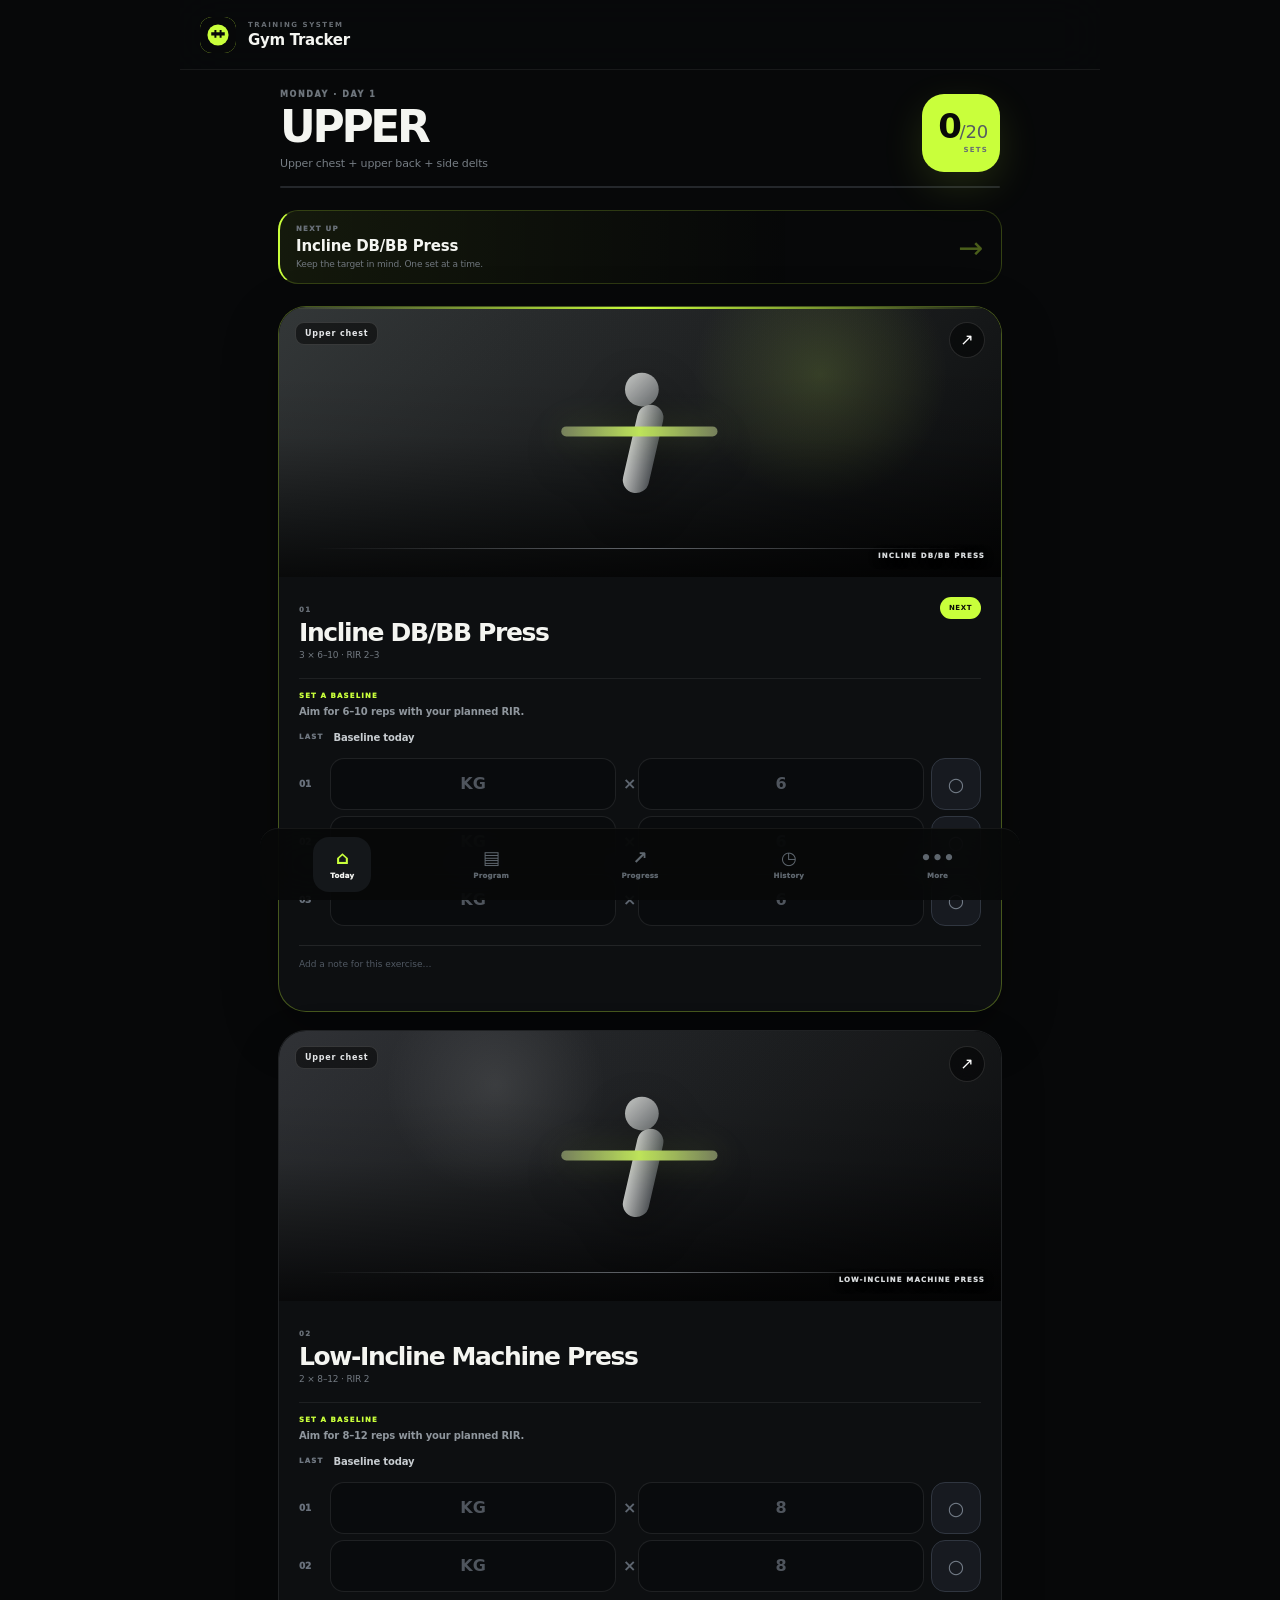
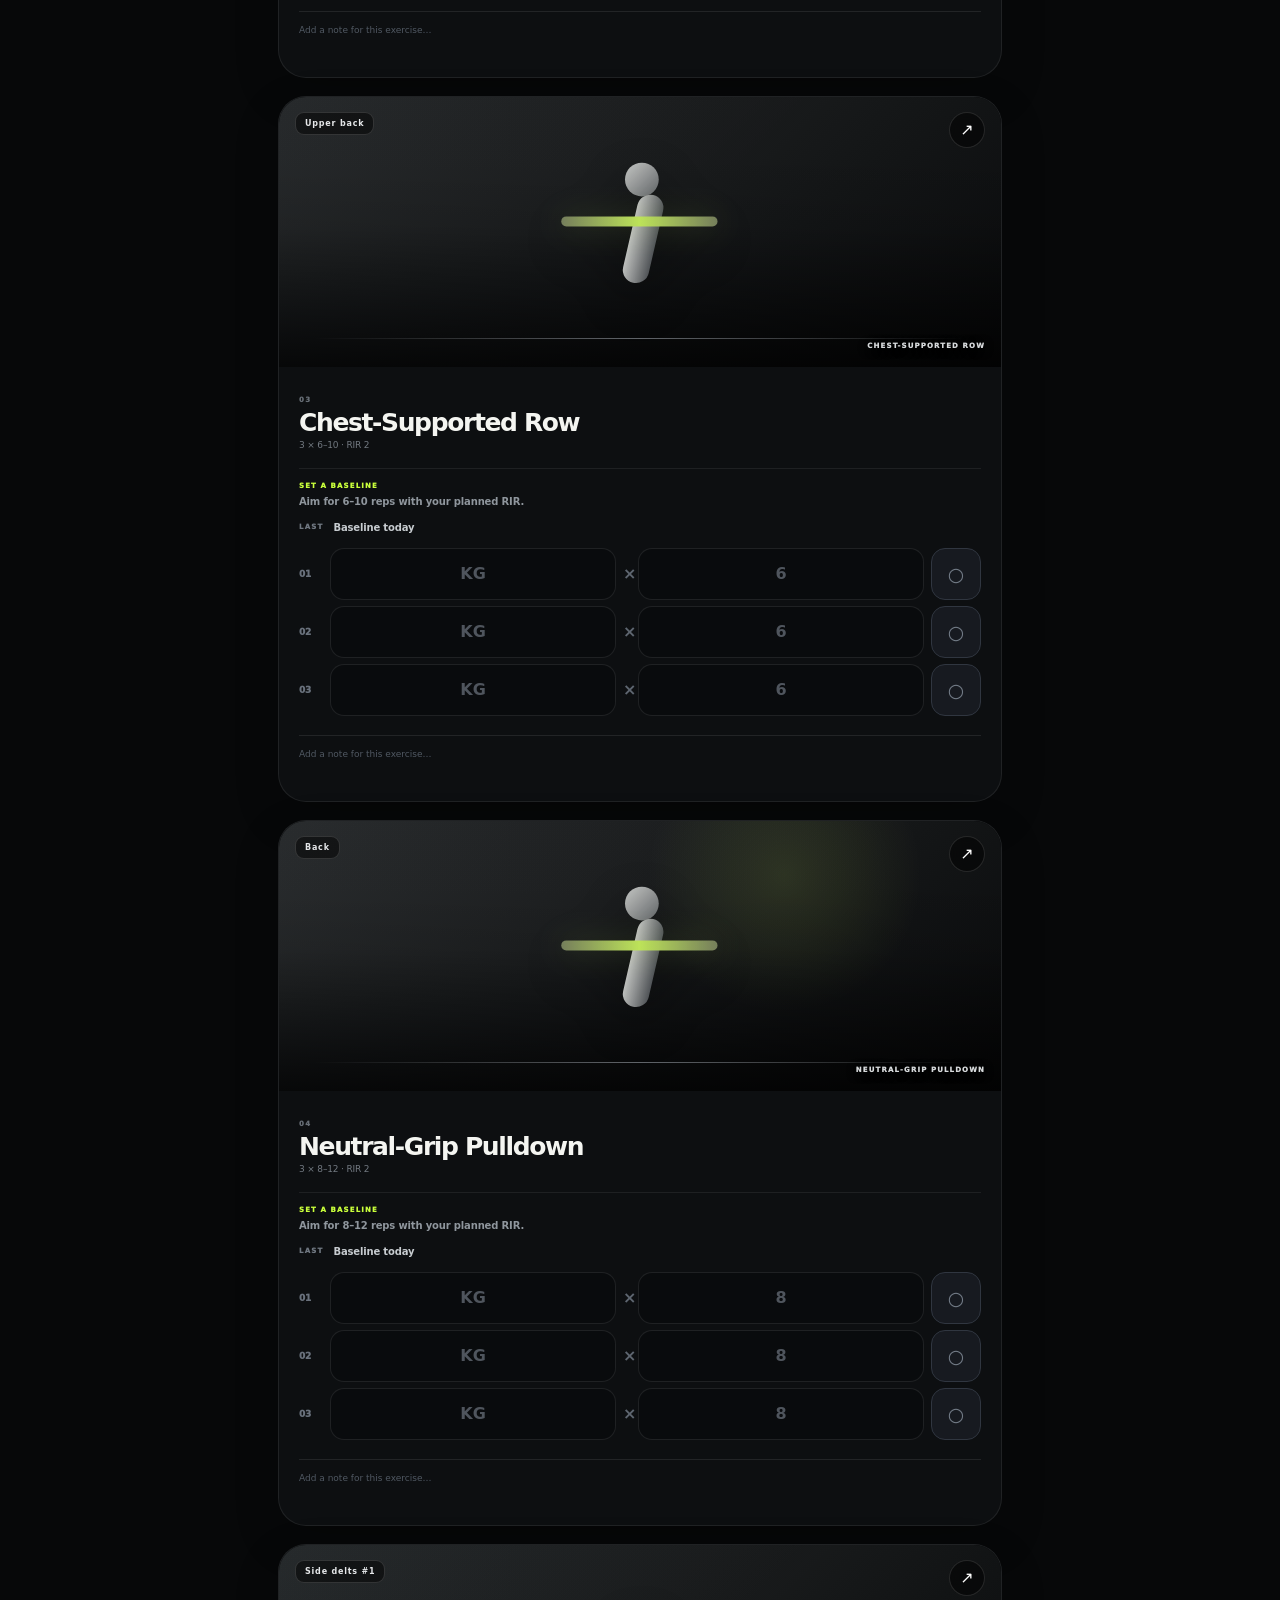
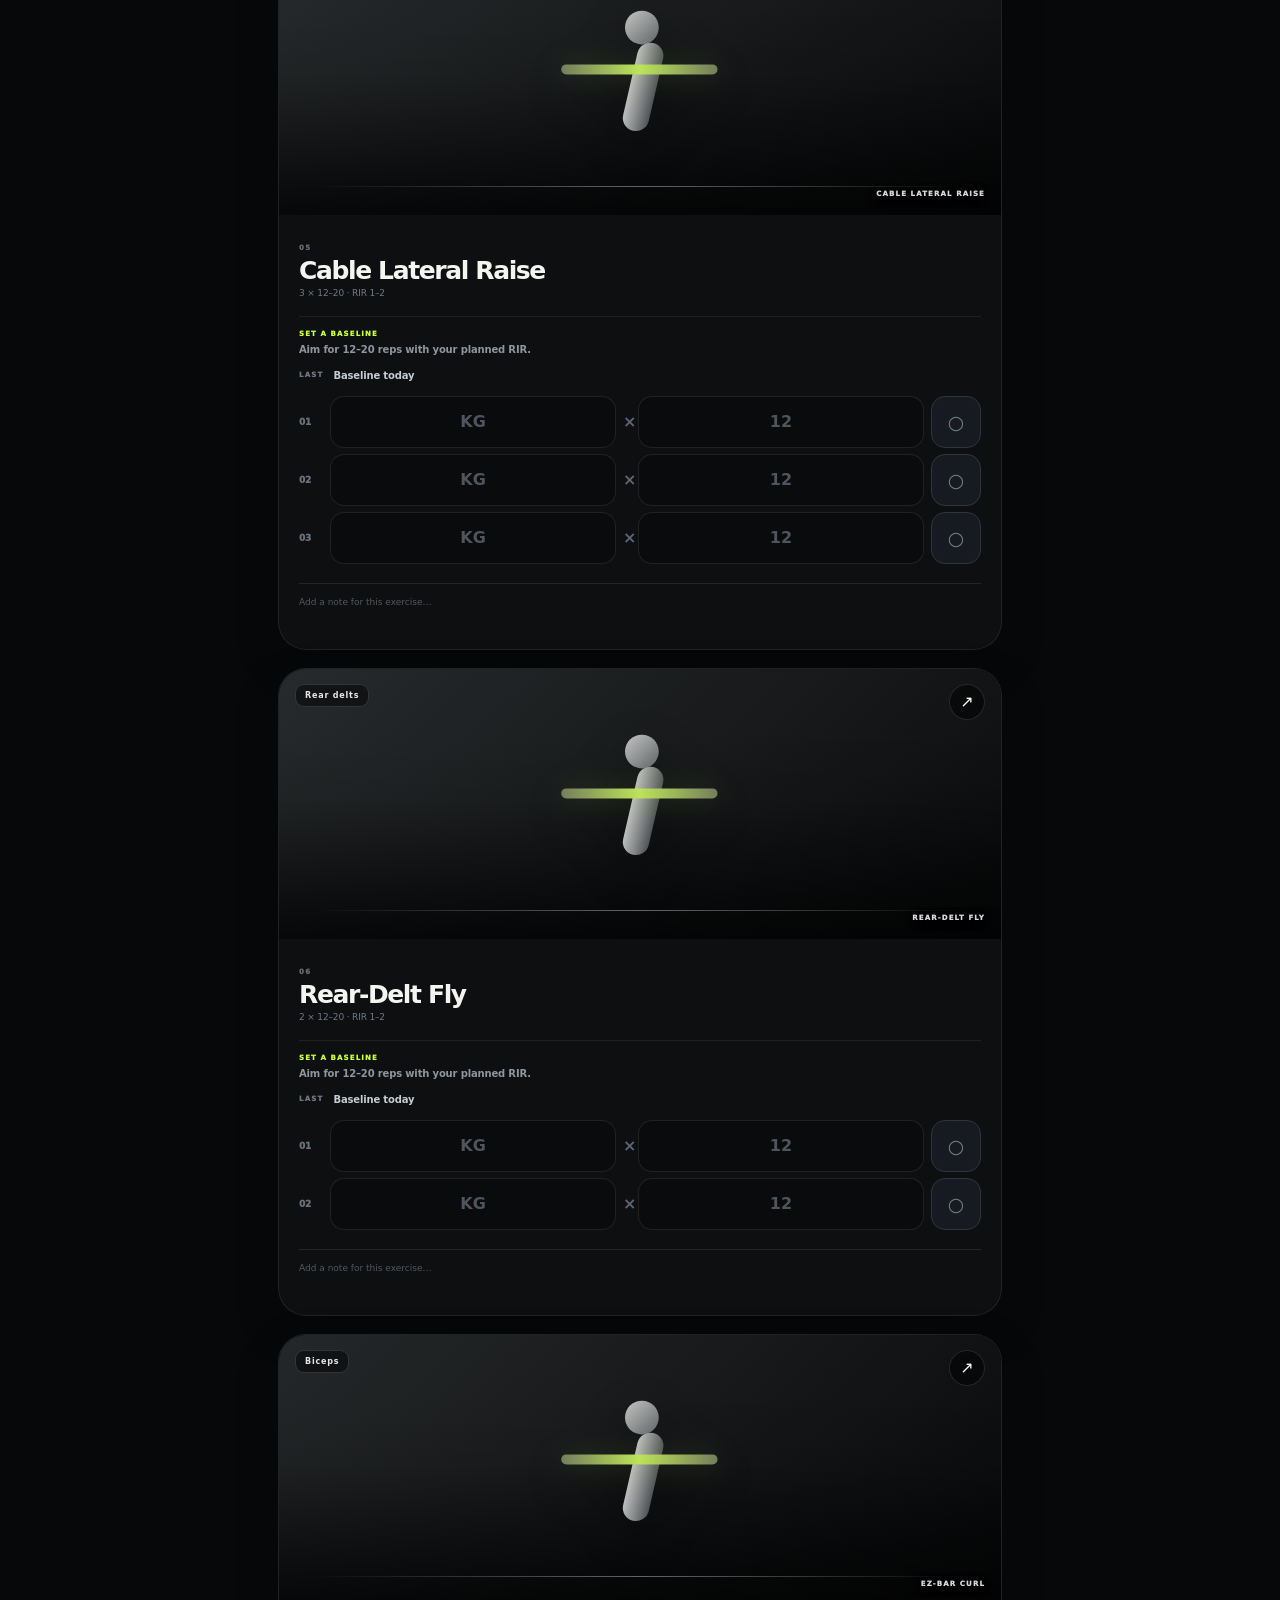
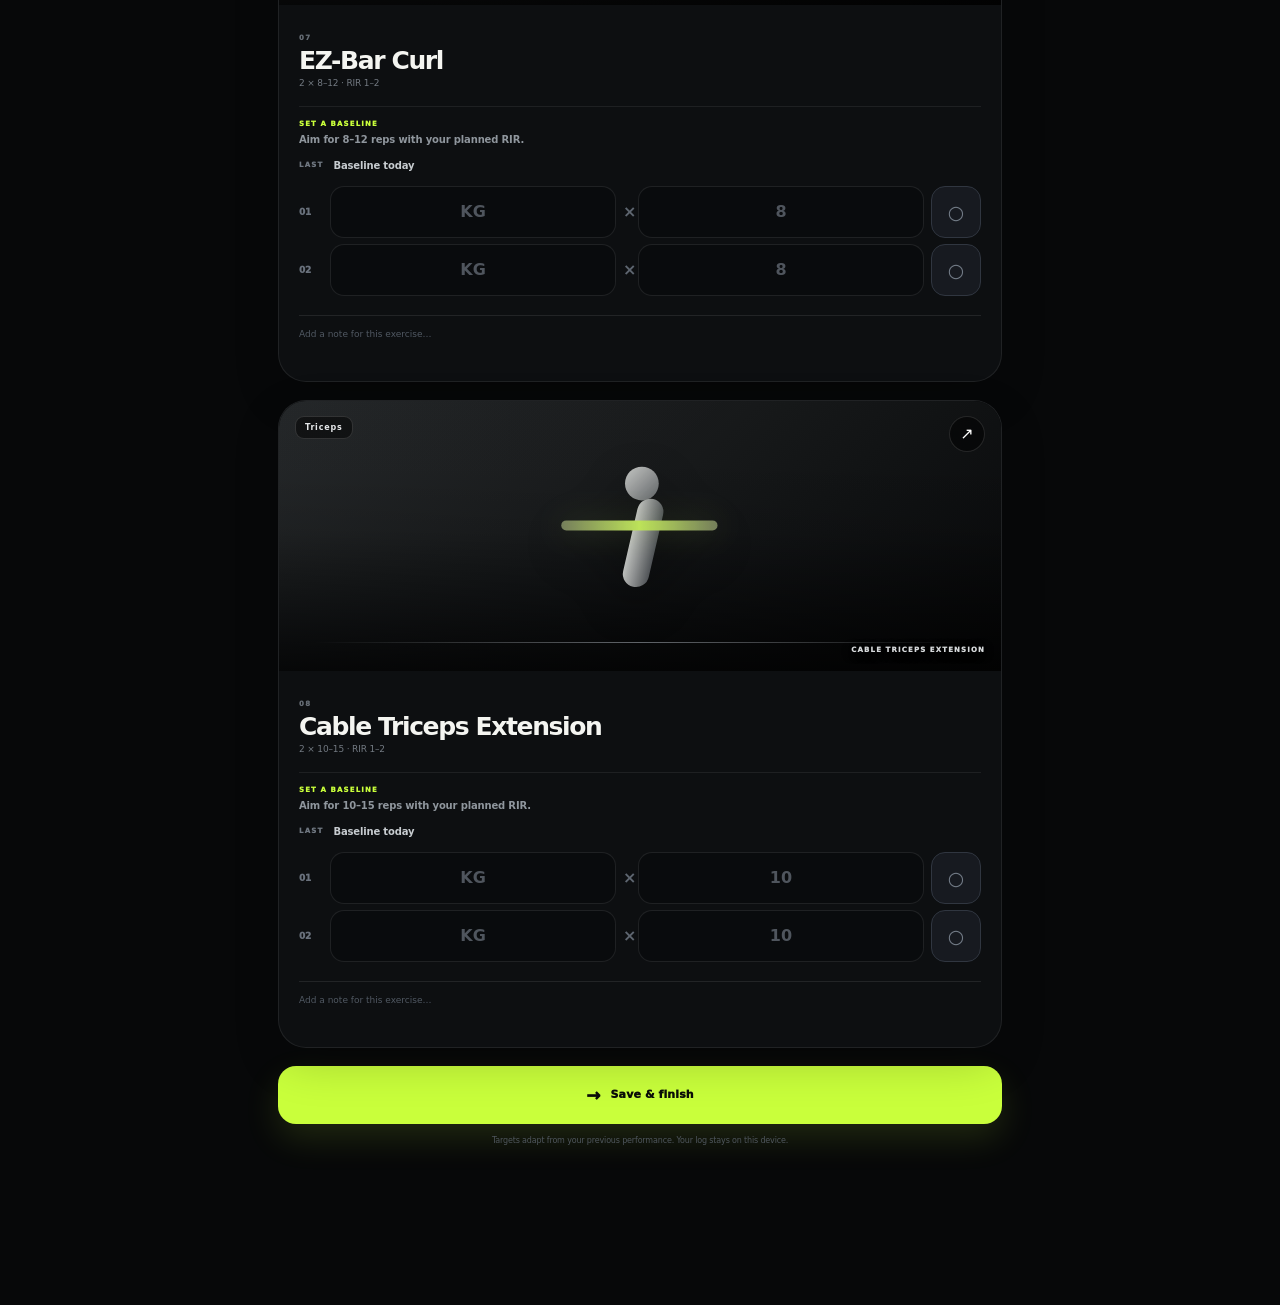
==== index.html @ 81648c32 "Initial commit: Gym Tracker PWA Fixes a runtime crash that silently disabled the V4.3 progression en" ====
<!doctype html>
<html lang="en">
<head>
<meta charset="utf-8">
<meta name="viewport" content="width=device-width,initial-scale=1,viewport-fit=cover">
<meta name="theme-color" content="#070809">
<meta name="description" content="Offline-first hypertrophy training tracker with progression intelligence.">
<meta name="apple-mobile-web-app-capable" content="yes">
<meta name="mobile-web-app-capable" content="yes">
<meta name="apple-mobile-web-app-status-bar-style" content="black-translucent">
<meta name="apple-mobile-web-app-title" content="Gym Tracker">
<link rel="manifest" href="manifest.json">
<link rel="icon" href="icons/icon.svg" type="image/svg+xml">
<link rel="icon" href="icons/favicon-32.png" sizes="32x32" type="image/png">
<link rel="apple-touch-icon" href="icons/apple-touch-icon.png">
<link rel="stylesheet" href="css/style.css">
<link rel="stylesheet" href="css/v43.css">
<link rel="stylesheet" href="css/v5.css">
<title>Gym Tracker</title>
</head>
<body>
<div class="app-shell">
<header class="topbar"><div class="brand"><img class="brand-mark" src="icons/icon.svg" alt="" width="36" height="36"><div><small>TRAINING SYSTEM</small><h1>Gym Tracker</h1></div></div><button id="install" class="icon-btn hidden" aria-label="Install app">↓</button></header>
<main>
<section id="workout" class="view active"></section>
<section id="program" class="view"></section>
<section id="progress" class="view"></section>
<section id="history" class="view"></section>
<section id="settings" class="view"></section>
</main>
<nav class="bottom-nav" aria-label="Main navigation"><button data-v="workout" class="active"><span>⌂</span><small>Today</small></button><button data-v="program"><span>▤</span><small>Program</small></button><button data-v="progress"><span>↗</span><small>Progress</small></button><button data-v="history"><span>◷</span><small>History</small></button><button data-v="settings"><span>•••</span><small>More</small></button></nav>
</div>
<div id="modal" class="hidden"><div id="modalbox"><button id="close" class="modal-close">×</button><div id="modalbody"></div></div></div>
<div id="toast" role="status"></div>
<script src="js/app.js"></script>
<script src="js/v43.js"></script>
</body></html>
---- css/style.css ----
:root{--bg:#090a0c;--panel:#111316;--panel2:#17191d;--line:#292c31;--text:#f4f5f2;--muted:#858a91;--soft:#b2b6bb;--accent:#c5f35a;--accent2:#9bdc2c;--nav:rgba(13,14,17,.92);--danger:#ff7e7e;--shadow:0 18px 60px rgba(0,0,0,.28)}*{box-sizing:border-box}html{background:var(--bg)}body{margin:0;min-height:100vh;background:radial-gradient(circle at 85% -10%,rgba(197,243,90,.08),transparent 30%),linear-gradient(180deg,#090a0c,#0d0f12 52%,#090a0c);color:var(--text);font-family:Inter,ui-sans-serif,system-ui,-apple-system,BlinkMacSystemFont,"Segoe UI",sans-serif;padding-bottom:92px}button,input{font:inherit}button{cursor:pointer}.hidden{display:none!important}.topbar{height:72px;position:sticky;top:0;z-index:40;display:flex;align-items:center;justify-content:space-between;padding:12px 18px;background:rgba(9,10,12,.78);backdrop-filter:blur(22px);border-bottom:1px solid rgba(255,255,255,.055)}.brand{display:flex;gap:11px;align-items:center}.brand-mark{width:34px;height:34px;border-radius:11px;background:var(--accent);color:#0a0c08;display:grid;place-items:center;font-weight:950;font-size:18px;box-shadow:0 8px 28px rgba(197,243,90,.16)}.brand small{display:block;font-size:8px;letter-spacing:.19em;font-weight:900;color:#777d85}.brand h1{margin:2px 0 0;font-size:16px;letter-spacing:-.02em}.icon-btn{width:38px;height:38px;border:1px solid var(--line);border-radius:12px;background:var(--panel2);color:var(--text);font-size:20px}main{max-width:720px;margin:0 auto}.view{display:none;padding:24px 16px 34px}.view.active{display:block}.eyebrow,.section-label{font-size:9px;letter-spacing:.18em;font-weight:950;text-transform:uppercase;color:#777d85}.section-label{margin:28px 2px 10px}.page-head{padding:8px 2px 18px}.page-head h2{font-size:32px;line-height:1.02;letter-spacing:-.055em;margin:8px 0}.page-head p{margin:0;color:var(--muted);line-height:1.5;font-size:13px;max-width:520px}.workout-hero,.hero{border:1px solid #30343a;border-radius:27px;padding:21px;background:radial-gradient(circle at 92% 0,rgba(197,243,90,.13),transparent 34%),linear-gradient(145deg,#171a1d,#101215);box-shadow:var(--shadow);margin-bottom:18px}.hero-top{display:flex;justify-content:space-between;gap:18px}.workout-hero h2,.hero h2{font-size:31px;line-height:1;letter-spacing:-.055em;margin:8px 0}.workout-hero p,.hero p{margin:0;color:#9ba0a6;font-size:12px;line-height:1.45;max-width:430px}.hero-count{min-width:72px;text-align:right;padding-top:2px}.hero-count strong{font-size:29px;letter-spacing:-.05em}.hero-count span{color:#747a82;font-size:14px}.hero-count small{display:block;font-size:8px;letter-spacing:.14em;color:#6e747b;font-weight:900}.hero-progress{height:5px;background:#2b2e33;border-radius:99px;overflow:hidden;margin-top:23px}.hero-progress span{height:100%;display:block;background:var(--accent);border-radius:99px;transition:width .25s}.hero-meta{display:flex;justify-content:space-between;margin-top:8px;color:#777d84;font-size:9px;font-weight:800}.rest-hero{display:flex;justify-content:space-between;gap:20px;align-items:center}.hero-orb{width:72px;height:72px;border:1px solid #3c4431;border-radius:50%;display:grid;place-items:center;color:var(--accent);font-size:10px;font-weight:950;letter-spacing:.08em;background:#151b11}.recovery-card,.card{border:1px solid var(--line);background:rgba(17,19,22,.88);border-radius:20px;padding:17px}.recovery-card{display:flex;gap:14px;align-items:flex-start}.big-check{width:42px;height:42px;border-radius:14px;background:#1c2615;color:var(--accent);display:grid;place-items:center;font-weight:950;font-size:20px}.recovery-card h3{margin:1px 0 4px;font-size:16px}.recovery-card p{margin:0;color:var(--muted);font-size:12px;line-height:1.5}.exercise-card{border:1px solid #2a2d32;background:#111316;border-radius:23px;overflow:hidden;margin:13px 0;transition:.2s}.exercise-card.is-next{border-color:#4a5c2d;box-shadow:0 12px 40px rgba(0,0,0,.22)}.exercise-visual{height:74px;position:relative;overflow:hidden;background:linear-gradient(105deg,#181b1f,#0f1114);display:flex;align-items:flex-end;padding:12px 15px}.exercise-visual:before{content:"";position:absolute;width:130px;height:130px;border-radius:50%;right:-25px;top:-75px;background:rgba(197,243,90,.08)}.exercise-visual span{position:relative;font-size:8px;text-transform:uppercase;letter-spacing:.16em;font-weight:950;color:#8d949c}.visual-number{position:absolute;left:14px;top:8px;font-size:40px;font-weight:950;color:rgba(255,255,255,.055);letter-spacing:-.08em}.visual-lines{position:absolute;right:19px;bottom:14px;display:flex;gap:4px;align-items:end}.visual-lines i{display:block;width:3px;background:var(--accent);opacity:.65;border-radius:99px}.visual-lines i:nth-child(1){height:12px}.visual-lines i:nth-child(2){height:21px}.visual-lines i:nth-child(3){height:32px}.exercise-content{padding:15px}.exercise-heading{display:flex;justify-content:space-between;gap:10px;align-items:flex-start}.exercise-heading h3{font-size:16px;line-height:1.18;margin:0;font-weight:900;letter-spacing:-.025em}.exercise-heading p{margin:5px 0 0;color:#777e86;font-size:10px}.exercise-heading b{color:#454a50}.next-badge{font-size:8px;font-weight:950;letter-spacing:.12em;color:#11140c;background:var(--accent);padding:6px 7px;border-radius:8px}.last-box{margin-top:13px;border:1px solid #292d33;background:#0c0e11;border-radius:13px;padding:9px 11px;display:flex;justify-content:space-between;align-items:center}.last-box small{display:block;font-size:7px;letter-spacing:.14em;color:#6f757c;font-weight:900}.last-box strong{display:block;font-size:12px;margin-top:2px}.last-box>span{color:var(--accent);font-size:15px}.muted-box strong{color:#70767d;font-weight:700}.set-header,.set-row{display:grid;grid-template-columns:30px 1fr 1fr 42px;gap:7px;align-items:center}.set-header{margin:15px 0 5px;color:#666c73;font-size:7px;font-weight:950;letter-spacing:.13em;text-align:center}.set-header span:nth-child(1){text-align:left}.set-row{padding:5px 0}.set-row.checked .set-index{color:var(--accent)}.set-index{font-size:10px;color:#6e747b;font-weight:900}.input{width:100%;background:#0b0d0f;color:var(--text);border:1px solid #30343a;border-radius:11px;padding:11px 10px;outline:none;font-size:13px;min-height:42px}.input:focus{border-color:#8daa48;box-shadow:0 0 0 2px rgba(197,243,90,.08)}.input::placeholder{color:#4f555d}.done{height:42px;border:1px solid #30343a;background:#171a1e;color:#626a72;border-radius:11px;font-weight:950;font-size:17px}.done.checked{background:var(--accent);border-color:var(--accent);color:#0b0d08}.finish-btn{width:100%;min-height:52px;border:0;border-radius:15px;background:var(--accent);color:#0b0e08;font-weight:950;font-size:13px;box-shadow:0 12px 32px rgba(197,243,90,.12);display:flex;align-items:center;justify-content:center;gap:10px;margin-top:18px}.finish-btn span{font-size:17px}.ghost,.secondary{border:1px solid #30343a;background:#15181c;color:#e5e7e3;border-radius:13px;font-weight:800}.ghost{padding:13px 16px}.wide{width:100%;margin-top:10px}.session-note{text-align:center;color:#5e646b;font-size:9px;line-height:1.5;margin:12px 20px}.timer{position:sticky;bottom:88px;z-index:15;display:grid;grid-template-columns:64px 1fr auto;gap:11px;align-items:center;background:rgba(20,24,16,.97);border:1px solid #3a4b27;border-radius:18px;padding:9px 10px;margin:0 0 13px;box-shadow:0 15px 45px rgba(0,0,0,.38);backdrop-filter:blur(16px)}.timer-ring{width:56px;height:56px;border:2px solid #647c3b;border-radius:50%;display:grid;place-items:center;align-content:center}.timer-ring strong{color:var(--accent);font-size:14px;line-height:1}.timer-ring small{font-size:6px;letter-spacing:.14em;color:#6d785e;font-weight:950;margin-top:2px}.timer>b,.timer>div:nth-child(2)>b{display:block;font-size:11px}.timer>div:nth-child(2)>span{display:block;color:#777f72;font-size:9px;margin-top:2px}.timer-actions{display:flex;gap:4px}.timer-actions button{border:1px solid #3a452f;background:#1c2418;color:#b9c8a5;border-radius:9px;padding:7px 7px;font-size:8px;font-weight:850}.completion{border:1px solid #3b4b28;border-radius:27px;padding:28px 22px;background:radial-gradient(circle at 50% 0,rgba(197,243,90,.16),transparent 40%),linear-gradient(145deg,#151b12,#101215);text-align:center;box-shadow:var(--shadow)}.completion-mark{width:64px;height:64px;border-radius:50%;display:grid;place-items:center;margin:0 auto 18px;background:var(--accent);color:#0b0e08;font-size:29px;font-weight:950}.completion h2{font-size:34px;letter-spacing:-.06em;margin:7px 0}.completion p{font-size:12px;color:#92989e;line-height:1.5;margin:0 auto;max-width:390px}.completion-stats{display:grid;grid-template-columns:repeat(3,1fr);margin-top:24px;border-top:1px solid #30382a;padding-top:18px}.completion-stats div{display:flex;flex-direction:column}.completion-stats strong{font-size:22px}.completion-stats span{font-size:8px;color:#707871;text-transform:uppercase;letter-spacing:.1em;font-weight:900}.week-strip{display:grid;grid-template-columns:repeat(7,1fr);gap:5px;margin:0 0 15px}.day-chip{border:1px solid #292d32;background:#111316;color:#70767d;border-radius:12px;padding:8px 3px;min-height:52px}.day-chip b{display:block;color:#9ca1a6;font-size:11px}.day-chip span{display:block;font-size:6px;font-weight:900;text-transform:uppercase;letter-spacing:.04em;margin-top:4px;white-space:nowrap;overflow:hidden}.day-chip.active{border-color:#596e34;background:#1a2114;color:var(--accent)}.day-chip.active b{color:var(--accent)}.program-feature{border:1px solid #30343a;background:#111316;border-radius:23px;overflow:hidden;box-shadow:var(--shadow)}.program-feature-top{padding:19px;display:flex;justify-content:space-between;gap:14px;align-items:flex-start;background:linear-gradient(145deg,#171a1d,#101215)}.program-feature h3{font-size:21px;letter-spacing:-.04em;margin:6px 0 4px}.program-feature p{color:#7e858c;font-size:10px;margin:0;line-height:1.45}.start-btn{border:0;background:var(--accent);color:#0b0e08;border-radius:11px;padding:10px 12px;font-size:10px;font-weight:950;white-space:nowrap}.program-exercise{display:grid;grid-template-columns:30px 1fr auto;gap:10px;align-items:center;padding:12px 15px;border-top:1px solid #24282d}.program-num{font-size:9px;color:#555b62;font-weight:950}.program-exercise strong{display:block;font-size:11px}.program-exercise small{display:block;color:#626971;font-size:8px;margin-top:3px}.program-exercise>span{font-size:9px;color:#737a81;white-space:nowrap}.volume-card,.focus-card,.chart-card,.checkin-card,.list-card,.settings-card,.tip-card{border:1px solid var(--line);background:#111316;border-radius:20px;padding:15px}.volume-row{margin:11px 0}.volume-row>div:first-child,.focus-head{display:flex;justify-content:space-between;align-items:center}.volume-row span{font-size:10px;color:#9da2a8}.volume-row b{font-size:10px;color:var(--accent)}.mini-bar,.focus-grid i{display:block;height:5px;background:#24282d;border-radius:99px;overflow:hidden;margin-top:7px}.mini-bar i{display:block;height:100%;background:var(--accent);border-radius:99px}.metric-grid{display:grid;grid-template-columns:1.4fr 1fr 1fr;gap:7px}.metric-card{border:1px solid #292d32;background:#111316;border-radius:18px;padding:14px;min-height:102px}.metric-card.featured{background:linear-gradient(145deg,#182013,#111316);border-color:#3a482b}.metric-card small{display:block;color:#686f76;font-size:7px;letter-spacing:.14em;font-weight:950}.metric-card strong{display:block;font-size:25px;letter-spacing:-.05em;margin:11px 0 4px}.metric-card strong em{font-style:normal;font-size:10px;color:#727980;margin-left:3px}.metric-card span{display:block;color:#71777e;font-size:8px;line-height:1.35}.chart-card{height:190px;padding:18px;display:flex;flex-direction:column;justify-content:flex-end}.spark{width:100%;height:135px;color:var(--accent);overflow:visible}.chart-labels{display:flex;justify-content:space-between;font-size:8px;color:#656c73}.chart-labels b{color:var(--accent)}.chart-empty{height:135px;display:grid;place-items:center;text-align:center;color:#5f656c;font-size:10px}.focus-head span{font-size:10px;color:#8e959c}.focus-head strong{font-size:22px}.focus-grid{display:grid;grid-template-columns:1fr 1fr;gap:15px 20px;margin-top:16px}.focus-grid>div>span{font-size:9px;color:#7e858c}.focus-grid>div>b{float:right;font-size:9px;color:#c0c5ca}.focus-grid i{clear:both}.focus-grid u{display:block;height:100%;background:var(--accent);border-radius:99px;text-decoration:none}.grid{display:grid;grid-template-columns:1fr 1fr;gap:9px}.field label{display:block;color:#70767d;font-size:7px;font-weight:950;letter-spacing:.1em;text-transform:uppercase;margin:0 0 5px}.field .input{font-size:11px}.checkin-card .finish-btn{margin-top:13px}.history-row{display:flex;justify-content:space-between;gap:10px;padding:12px 0;border-bottom:1px solid #25292e}.history-row:last-child{border-bottom:0}.history-row strong{display:block;font-size:10px}.history-row small{display:block;color:#656c73;font-size:8px;margin-top:3px}.history-row>b{font-size:11px}.history-stack{display:flex;flex-direction:column;gap:9px}.history-card{border:1px solid #2b2f34;background:#111316;border-radius:18px;padding:14px;display:grid;grid-template-columns:48px 1fr 16px;gap:12px;align-items:center}.history-date span{display:block;font-size:7px;color:#777d84;transform:rotate(-90deg) translate(-13px,-3px);width:45px}.history-date b{display:block;font-size:15px;color:#3f454b}.history-card h3{font-size:13px;margin:0 0 3px}.history-card p{margin:0;color:#676e76;font-size:9px}.history-arrow{color:#666d75;font-size:20px}.empty-panel{border:1px dashed #35393e;border-radius:22px;padding:34px 22px;text-align:center}.empty-panel>div{font-size:30px;color:#5d646b}.empty-panel h3{margin:12px 0 5px}.empty-panel p{font-size:11px;color:#737a81;line-height:1.5;margin:0 0 15px}.settings-card{padding:0}.setting-row{padding:15px;display:flex;justify-content:space-between;gap:14px;align-items:center;border-bottom:1px solid #25292e}.setting-row:last-child{border-bottom:0}.setting-row strong{display:block;font-size:11px}.setting-row small{display:block;color:#666d74;font-size:8px;margin-top:4px}.secondary{padding:9px 11px;font-size:9px}.danger-row strong,.danger{color:#ff8a8a}.tip-card{margin-top:12px;background:linear-gradient(145deg,#171b15,#111316)}.tip-card h3{margin:8px 0 5px}.tip-card p{font-size:10px;color:#858c83;line-height:1.7;margin:0}.version{text-align:center;color:#454b51;font-size:7px;letter-spacing:.16em;font-weight:900;margin:24px 0}.pill{display:inline-flex;padding:7px 9px;border-radius:99px;background:#1c2615;border:1px solid #354527;color:#c7eaa1;font-size:8px;font-weight:950}.bottom-nav{position:fixed;left:0;right:0;bottom:0;height:78px;padding-bottom:env(safe-area-inset-bottom);z-index:50;display:flex;justify-content:space-around;background:var(--nav);backdrop-filter:blur(22px);border-top:1px solid rgba(255,255,255,.06)}.bottom-nav button{border:0;background:none;color:#626970;min-width:58px;display:flex;flex-direction:column;align-items:center;justify-content:center;gap:5px}.bottom-nav button span{font-size:18px;line-height:1;font-weight:800}.bottom-nav button small{font-size:7px;font-weight:950;letter-spacing:.04em}.bottom-nav button.active{color:var(--accent)}#toast{position:fixed;left:50%;bottom:94px;transform:translateX(-50%) translateY(8px);z-index:100;background:#f3f5ef;color:#0b0e08;border-radius:99px;padding:10px 15px;font-size:10px;font-weight:950;opacity:0;pointer-events:none;transition:.2s;white-space:nowrap;box-shadow:0 10px 30px rgba(0,0,0,.3)}#toast.show{opacity:1;transform:translateX(-50%) translateY(0)}#modal{position:fixed;inset:0;background:rgba(0,0,0,.75);z-index:80;display:flex;align-items:flex-end}#modalbox{width:100%;max-height:88vh;overflow:auto;background:#15171b;border:1px solid #30343a;border-radius:22px 22px 0 0;padding:20px;position:relative}.modal-close{position:absolute;right:12px;top:8px;border:0;background:transparent;color:#d8dbd8;font-size:28px}.empty{color:#646b72;text-align:center;padding:20px;font-size:10px}@media(min-width:700px){main{max-width:760px}.view{padding-left:20px;padding-right:20px}.bottom-nav{left:50%;right:auto;transform:translateX(-50%);width:min(760px,100%);border-radius:18px 18px 0 0}#modal{align-items:center}#modalbox{max-width:520px;border-radius:22px}.exercise-card:hover{transform:translateY(-1px);border-color:#383d44}}
---- css/v43.css ----
:root{--bg:#090a0c;--panel:#111317;--panel2:#171a1f;--line:#282d34;--text:#f5f6f3;--muted:#8c939c;--soft:#c0c5cb;--accent:#c9ff3b;--accent2:#a9df25;--warm:#d8c6a0;--shadow:0 24px 80px rgba(0,0,0,.38)}
*{box-sizing:border-box}html{background:var(--bg)}body{background:radial-gradient(circle at 15% -5%,rgba(255,255,255,.055),transparent 25%),radial-gradient(circle at 90% 10%,rgba(201,255,59,.07),transparent 30%),#090a0c;color:var(--text)}button,input,textarea{font:inherit}button{cursor:pointer}.app-shell{max-width:920px;margin:auto}.topbar{height:70px!important;padding:10px 20px!important;background:rgba(9,10,12,.74)!important;border-bottom:1px solid rgba(255,255,255,.065)!important;backdrop-filter:blur(24px)}.brand{gap:12px}.brand-mark{width:36px;height:36px;border-radius:12px;background:var(--accent);color:#080a06;box-shadow:0 8px 30px rgba(201,255,59,.16)}.brand small{font-size:7px;letter-spacing:.22em}.brand h1{font-size:15px!important}.view{padding:0 18px 38px!important}.page-head,.today-intro{padding:34px 3px 20px}.page-head h2,.today-intro h2{font-size:clamp(38px,8vw,64px);line-height:.9;letter-spacing:-.07em;margin:8px 0 13px}.page-head p,.today-intro p{color:var(--muted);font-size:12px;line-height:1.55;max-width:570px}.eyebrow{font-size:9px;letter-spacing:.2em;font-weight:950;color:var(--accent)}
.today-intro{align-items:flex-end}.session-score{background:var(--accent);color:#080908;border-radius:22px;min-width:78px;height:78px;padding:12px;box-shadow:0 14px 40px rgba(201,255,59,.13)}.session-score strong{font-size:29px}.progress-track{height:4px;background:#20242a;border-radius:99px;margin:0 3px 22px;overflow:hidden}.progress-track i{height:100%;background:var(--accent);box-shadow:0 0 18px rgba(201,255,59,.45)}
.up-next{position:relative;overflow:hidden;background:linear-gradient(110deg,rgba(201,255,59,.12),rgba(201,255,59,.025));border:1px solid rgba(201,255,59,.18);border-radius:20px;padding:15px 17px;margin:0 0 15px}.up-next:after{content:'→';position:absolute;right:18px;top:50%;transform:translateY(-50%);font-size:30px;color:rgba(201,255,59,.35)}.up-next span,.smart-target span{display:block;color:var(--accent);font-size:8px;letter-spacing:.18em;font-weight:950}.up-next strong{display:block;margin:6px 0 2px;font-size:14px}.up-next small{color:var(--muted);font-size:10px}
.neo-exercise{position:relative;background:#101216;border:1px solid #292e35;border-radius:28px;overflow:hidden;margin:16px 0;box-shadow:var(--shadow);transition:transform .18s,border-color .18s,box-shadow .18s}.neo-exercise.is-next{border-color:rgba(201,255,59,.45);box-shadow:0 22px 70px rgba(201,255,59,.075)}.neo-exercise.is-next:before{content:'';position:absolute;inset:0 0 auto;height:2px;background:linear-gradient(90deg,transparent,var(--accent),transparent);z-index:3}.exercise-cover{display:block;width:100%;padding:0;border:0;background:#0b0d10;text-align:left;position:relative}.exercise-art{height:190px!important;position:relative;overflow:hidden;background:linear-gradient(135deg,#202329,#090b0e)}.exercise-art:before{content:'';position:absolute;inset:0;background:radial-gradient(circle at 72% 24%,rgba(255,255,255,.12),transparent 18%),linear-gradient(115deg,transparent 35%,rgba(255,255,255,.045) 36%,transparent 52%),linear-gradient(180deg,rgba(0,0,0,.02),rgba(0,0,0,.55));z-index:1}.exercise-art:after{content:'';position:absolute;inset:0;opacity:.16;background-image:radial-gradient(rgba(255,255,255,.65) .5px,transparent .7px);background-size:4px 4px;mix-blend-mode:screen}.art-floor{position:absolute;left:5%;right:5%;bottom:28px;height:1px;background:linear-gradient(90deg,transparent,#60656b,transparent);z-index:2}.art-person{position:absolute;left:50%;top:52%;width:150px;height:125px;transform:translate(-50%,-50%);z-index:2;filter:drop-shadow(0 14px 20px rgba(0,0,0,.45))}.art-person i{position:absolute;width:27px;height:27px;border-radius:50%;background:linear-gradient(135deg,#d7d9d5,#676c70);left:63px;top:3px}.art-person b{position:absolute;width:21px;height:72px;background:linear-gradient(90deg,#d0d2cf,#565b60);border-radius:15px;left:67px;top:28px;transform:rotate(13deg)}.art-person em{position:absolute;width:125px;height:8px;background:linear-gradient(90deg,#7e8b59,var(--accent),#7e8b59);border-radius:99px;left:12px;top:46px;box-shadow:0 0 24px rgba(201,255,59,.18)}.exercise-art span{position:absolute;z-index:4;right:16px;bottom:15px;font-size:8px;letter-spacing:.16em;text-transform:uppercase;color:#d5d9dc;font-weight:950;text-shadow:0 2px 10px #000}.exercise-tag{position:absolute!important;left:15px!important;bottom:15px!important;z-index:4;background:rgba(0,0,0,.55)!important;border:1px solid rgba(255,255,255,.1);padding:6px 9px!important;border-radius:9px;color:#e5e7e9!important;font-size:8px!important;font-weight:900!important;letter-spacing:.1em}.open-detail{position:absolute;right:14px;top:14px;z-index:5;width:36px;height:36px;border:1px solid rgba(255,255,255,.12);border-radius:50%;background:rgba(0,0,0,.48);display:grid;place-items:center;color:#fff;backdrop-filter:blur(10px)}
.neo-body{padding:19px 19px 20px}.neo-title{display:flex;justify-content:space-between;gap:12px}.exercise-num{color:#707781;font-size:9px;font-weight:950;letter-spacing:.18em}.neo-title h3{font-size:23px;letter-spacing:-.045em;margin:3px 0}.neo-title p{font-size:10px;color:#777f8a;margin:0}.next-pill{background:var(--accent);color:#070806;border-radius:99px;padding:7px 9px;font-size:8px;align-self:flex-start;letter-spacing:.08em}.smart-target{background:rgba(201,255,59,.055);border:1px solid rgba(201,255,59,.13);border-radius:15px;padding:11px 12px;margin:14px 0 0}.smart-target strong{display:block;margin-top:4px;color:#bfc6cd;font-size:10px;line-height:1.4}.last-line{display:flex;gap:10px;align-items:center;border-bottom:1px solid var(--line);padding:13px 0;margin-bottom:13px}.last-line span{font-size:7px;letter-spacing:.17em;color:#6f7781;font-weight:950}.last-line b{font-size:11px}.neo-set{display:grid;grid-template-columns:28px 1fr 10px 1fr 48px;gap:8px;align-items:center;margin:7px 0}.neo-set>span{font-size:9px;color:#69717c;font-weight:950}.neo-set .input{height:49px!important;background:#0a0c0f!important;border:1px solid #2d323a!important;border-radius:13px!important;text-align:center;font-size:16px!important;font-weight:850;color:var(--text)}.neo-set .input:focus{border-color:var(--accent)!important;box-shadow:0 0 0 2px rgba(201,255,59,.08);outline:none}.neo-set b{color:#5e6670;text-align:center}.done{height:49px;border:1px solid #303640;background:#171a20;color:#727b86;border-radius:13px;font-size:19px;font-weight:900}.done.is-done{background:var(--accent);color:#080908;border-color:var(--accent);box-shadow:0 8px 24px rgba(201,255,59,.12)}.exercise-note{width:100%;resize:none;min-height:40px;background:transparent;border:0;border-top:1px solid var(--line);margin-top:10px;padding:12px 0 0;color:#c9ced5;font-size:10px;outline:none}.exercise-note::placeholder{color:#505862}.finish-btn{min-height:56px!important;border-radius:16px!important;box-shadow:0 14px 35px rgba(201,255,59,.13)!important}.microcopy{text-align:center;color:#59616b;font-size:9px;padding:12px 25px 30px}
/* Program: editorial tiles */
.day-rail{display:flex;gap:8px;overflow:auto;padding:4px 0 18px;scrollbar-width:none}.day-chip{min-width:76px;background:#101318;border:1px solid #292e35;color:#8b939e;border-radius:17px;padding:10px 8px}.day-chip.active{background:var(--accent);color:#080908;border-color:var(--accent);box-shadow:0 10px 28px rgba(201,255,59,.12)}.program-hero{position:relative;min-height:190px;display:flex;align-items:flex-end;justify-content:space-between;gap:15px;background:radial-gradient(circle at 78% 20%,rgba(201,255,59,.12),transparent 25%),linear-gradient(135deg,#1a1e23,#0b0d10);border:1px solid #2b3037;border-radius:28px;padding:22px;margin:4px 0 15px;overflow:hidden}.program-hero:after{content:'TRAIN';position:absolute;right:-12px;bottom:-30px;font-size:110px;font-weight:950;letter-spacing:-.1em;color:rgba(255,255,255,.025);pointer-events:none}.program-hero h3{font-size:30px;letter-spacing:-.06em;margin:6px 0}.program-hero p{font-size:10px;color:var(--muted);margin:0;max-width:430px}.start-btn{position:relative;z-index:2;border:0;background:var(--accent);color:#080908;border-radius:12px;padding:11px 13px;font-size:10px;font-weight:950}.program-tile{width:100%;display:grid;grid-template-columns:34px 112px 1fr 20px;align-items:center;gap:13px;background:#111419;border:1px solid #292e35;color:var(--text);border-radius:22px;padding:9px;margin:9px 0;text-align:left;overflow:hidden}.program-tile .exercise-art{height:78px!important;border-radius:14px}.program-tile .exercise-art span,.program-tile .open-detail{display:none}.program-tile strong,.program-tile small,.program-tile em{display:block}.program-tile strong{font-size:13px}.program-tile small,.program-tile em{font-size:8px;color:#747d88;margin-top:4px;font-style:normal}.program-tile em{color:#a7b0ba}.tile-number{font-size:9px;color:#626a76;font-weight:950}.program-tile>b{font-size:25px;color:#59616b}
/* Progress: magazine dashboard */
.stat-deck{display:grid;grid-template-columns:2fr 1fr 1fr;gap:8px;margin:22px 0}.big-stat,.small-stat{border:1px solid #292e35;border-radius:22px;padding:18px;background:#111419}.big-stat{grid-row:span 2;background:radial-gradient(circle at 80% 20%,rgba(201,255,59,.12),transparent 30%),linear-gradient(145deg,#15191e,#0e1013);display:flex;flex-direction:column;justify-content:center}.big-stat span,.small-stat span{font-size:8px;letter-spacing:.17em;text-transform:uppercase;color:#77808a;font-weight:950}.big-stat strong{font-size:52px;letter-spacing:-.08em;margin:7px 0;color:#f7f8f5}.big-stat i{font-size:13px;color:#77808a;font-style:normal;letter-spacing:0}.big-stat small,.small-stat small{font-size:8px;color:#6e7680}.small-stat strong{display:block;font-size:26px;margin-top:8px}.chart-card{border:1px solid #292e35!important;border-radius:23px!important;background:#101318!important;padding:15px!important;overflow:hidden}.neo-chart{height:225px}.focus-card{border:1px solid #292e35;background:#101318;border-radius:23px;padding:15px}.neo-focus>div{margin:14px 0}.neo-focus>div>div{display:flex;justify-content:space-between;font-size:10px}.neo-focus b{color:#8e97a2}.neo-focus i{display:block;height:5px;background:#20242a;border-radius:99px;margin-top:8px}.neo-focus u{display:block;height:100%;background:var(--accent);border-radius:inherit;text-decoration:none}.checkin-card{border:1px solid #292e35!important;border-radius:23px!important;background:#101318!important;padding:16px!important}.input{background:#0b0d10!important}
/* History */
.history-card{border:1px solid #292e35!important;background:#101318!important;border-radius:22px!important;transition:.18s}.history-card:hover{border-color:#3b424c!important;transform:translateY(-1px)}.neo-history em{font-style:normal;color:var(--accent);font-size:8px}.history-date span{font-size:8px}.history-date b{font-size:18px;color:#444b55}.history-arrow{color:#646d77;font-size:25px}
/* Modal / exercise detail */
#modal{background:rgba(0,0,0,.7)!important;backdrop-filter:blur(12px)!important}.modalbox{background:#111419!important;border:1px solid #333941!important;border-radius:28px!important;box-shadow:0 30px 100px rgba(0,0,0,.55)!important}.detail-hero .exercise-art{height:210px!important;border-radius:20px}.detail-title h2{font-size:34px!important;letter-spacing:-.06em}.detail-grid{gap:7px}.detail-grid>div{background:#0d1014;border:1px solid #292e35;border-radius:18px;padding:15px}.smart-box{border:1px solid rgba(201,255,59,.2)!important;background:linear-gradient(110deg,rgba(201,255,59,.09),rgba(201,255,59,.025))!important;border-radius:18px!important}.detail-row{padding:12px 0}.modal-ex{padding:14px 0}
.completion-neo{text-align:center;padding:64px 8px 30px}.completion-glow{width:92px;height:92px;border-radius:30px;background:var(--accent);color:#080908;box-shadow:0 0 70px rgba(201,255,59,.22)}.completion-neo h2{font-size:50px;letter-spacing:-.08em}.completion-grid div{background:#111419;border:1px solid #292e35;border-radius:18px}
@media(max-width:620px){main{padding:0 12px 105px!important}.topbar{padding:10px 13px!important}.view{padding:0 2px 34px!important}.page-head,.today-intro{padding-top:28px}.exercise-art{height:172px!important}.program-tile{grid-template-columns:27px 82px 1fr 14px;gap:8px}.program-tile .exercise-art{height:66px!important}.program-hero{min-height:170px}.stat-deck{grid-template-columns:1fr 1fr}.big-stat{grid-column:1/-1;grid-row:auto}.big-stat strong{font-size:46px}.neo-set{grid-template-columns:24px 1fr 9px 1fr 45px;gap:6px}.neo-set .input,.done{height:46px!important}.modalbox{width:calc(100% - 18px)!important}.detail-hero .exercise-art{height:175px!important}}
---- css/v5.css ----
/* V5 visual system: editorial, photographic, app-native. */
:root{
  --bg:#070809;--panel:#101214;--panel-hi:#16191c;--line:rgba(255,255,255,.085);
  --text:#f4f5f1;--muted:#8a9097;--soft:#b7bcc1;--accent:#c9ff3b;--accent-dim:#89a92b;
  --nav:rgba(9,10,11,.86);--shadow:0 24px 80px rgba(0,0,0,.42)
}
*{scrollbar-color:#30343a transparent;scrollbar-width:thin}
body{background:#070809;font-family:Inter,ui-sans-serif,system-ui,-apple-system,BlinkMacSystemFont,"Segoe UI",sans-serif;letter-spacing:-.01em}
body:before{content:"";position:fixed;inset:0;pointer-events:none;z-index:-1;background:radial-gradient(ellipse at 50% -15%,rgba(201,255,59,.07),transparent 38%)}
.topbar{height:64px;padding:9px 20px;background:rgba(7,8,9,.72);border-bottom:1px solid rgba(255,255,255,.045)}
.brand-mark{width:36px;height:36px;border-radius:12px;font-size:16px;box-shadow:none}.brand small{font-size:7px;color:#676d73}.brand h1{font-size:15px}
main{max-width:760px}.view{padding:30px 18px 42px}.page-head{padding:16px 2px 24px}.page-head h2{font-size:42px;line-height:.94;margin:8px 0 11px;letter-spacing:-.07em}.page-head p{font-size:12px;color:#80868d}
.eyebrow,.section-label{font-size:8px;letter-spacing:.2em;color:#6d747b}.section-label{margin:34px 2px 11px}
.today-intro{display:flex;align-items:flex-end;justify-content:space-between;gap:18px;padding:20px 2px 14px}.today-intro h2{font-size:44px;line-height:.9;letter-spacing:-.075em;margin:8px 0}.today-intro p{font-size:11px;color:#767d84;margin:0}.session-score{text-align:right}.session-score strong{font-size:34px;letter-spacing:-.07em}.session-score span{font-size:18px;color:#555b62}.session-score small{display:block;color:#676e75;font-size:7px;letter-spacing:.17em;font-weight:900}
.progress-track{height:2px;background:#24272b;margin:0 2px 22px}.progress-track i{display:block;height:100%;background:var(--accent)}
.up-next{position:relative;margin:0 0 22px;padding:14px 16px;border-left:2px solid var(--accent);background:linear-gradient(90deg,rgba(201,255,59,.07),transparent 72%)}.up-next span{display:block;color:#697078;font-size:7px;letter-spacing:.18em;font-weight:950}.up-next strong{display:block;font-size:15px;margin-top:4px}.up-next small{display:block;color:#70777e;font-size:9px;margin-top:4px}
.neo-exercise{position:relative;border:1px solid rgba(255,255,255,.08);background:#0d0f11;border-radius:28px;overflow:hidden;margin:18px 0;box-shadow:0 16px 45px rgba(0,0,0,.18)}.neo-exercise.is-next{border-color:rgba(201,255,59,.3);box-shadow:0 18px 55px rgba(0,0,0,.32)}
.exercise-cover{height:auto!important;display:block!important;width:100%;padding:0!important;border:0!important;background:#090a0b!important;text-align:left;position:relative;overflow:hidden}.exercise-art{height:270px!important;background:linear-gradient(135deg,#24282b,#08090a)!important;filter:saturate(.78)}
.exercise-art:before{background:linear-gradient(180deg,rgba(0,0,0,.02) 25%,rgba(0,0,0,.1) 48%,rgba(0,0,0,.78) 100%)!important}.exercise-art:after{opacity:.08!important}
.art-person{transform:translate(-50%,-50%) scale(1.25)!important;opacity:.9}.exercise-art span{font-size:7px!important;bottom:17px!important}.exercise-tag{top:15px!important;bottom:auto!important;left:16px!important;background:rgba(0,0,0,.5)!important;border-color:rgba(255,255,255,.14)!important}.open-detail{top:15px!important;right:16px!important}
/* Distinct visual treatments per movement: gives the artwork a more photographic editorial feel. */
.art-incline-dumbbell-press,.art-incline-db-press,.art-incline-db-bb-press{background:radial-gradient(circle at 75% 25%,rgba(201,255,59,.16),transparent 22%),linear-gradient(135deg,#33383a,#0a0b0c)!important}.art-low-incline-machine-press{background:radial-gradient(circle at 30% 20%,rgba(255,255,255,.1),transparent 20%),linear-gradient(135deg,#303338,#0a0b0c)!important}.art-chest-supported-row,.art-cable-row-high-row{background:linear-gradient(135deg,#272b2e,#0a0b0c)!important}.art-neutral-grip-pulldown,.art-wide-medium-grip-pulldown{background:radial-gradient(circle at 70% 20%,rgba(201,255,59,.12),transparent 25%),linear-gradient(135deg,#292d30,#090a0b)!important}.art-cable-lateral-raise,.art-machine-lateral-raise,.art-rear-delt-fly,.art-reverse-pec-deck{background:linear-gradient(135deg,#262b2e,#0a0b0c)!important}.art-hack-squat-high-bar-squat,.art-squat-hack-squat{background:radial-gradient(circle at 70% 20%,rgba(201,255,59,.11),transparent 24%),linear-gradient(135deg,#2a2d30,#090a0b)!important}.art-leg-press,.art-leg-extension{background:linear-gradient(135deg,#303235,#090a0b)!important}.art-seated-leg-curl,.art-romanian-deadlift{background:linear-gradient(135deg,#292d2f,#090a0b)!important}.art-incline-barbell-press,.art-incline-cable-fly{background:radial-gradient(circle at 20% 20%,rgba(201,255,59,.11),transparent 25%),linear-gradient(135deg,#303437,#090a0b)!important}
.neo-body{padding:20px 20px 22px}.neo-title h3{font-size:25px;line-height:1;letter-spacing:-.055em;margin:4px 0 5px}.neo-title p{font-size:9px;color:#737a82}.exercise-num{font-size:7px;color:#666d75}.next-pill{padding:7px 9px;font-size:7px}
.smart-target{margin:18px 0 0;border:0;border-top:1px solid rgba(255,255,255,.07);border-radius:0;padding:13px 0 0;background:none}.smart-target span{font-size:7px;letter-spacing:.16em;font-weight:950;color:var(--accent)}.smart-target strong{font-size:10px;color:#8f969d;margin-top:5px}
.last-line{border-bottom:0;margin:0;padding:13px 0 9px}.last-line span{font-size:7px}.last-line b{font-size:10px;color:#c7ccd0}
.neo-set{grid-template-columns:24px 1fr 8px 1fr 50px;gap:7px;margin:6px 0}.neo-set .input{height:52px!important;min-height:52px!important;border-radius:14px!important;background:#090b0d!important;border-color:rgba(255,255,255,.09)!important;font-size:16px!important}.neo-set .done{height:52px!important;border-radius:14px!important}.neo-set .done.is-done{box-shadow:none}
.exercise-note{font-size:9px;color:#9da3a8;margin-top:13px;padding-top:13px}.finish-btn{min-height:58px!important;border-radius:18px!important;font-size:11px!important;letter-spacing:.01em}.microcopy{font-size:8px;color:#4f565d}
.timer{bottom:88px;border-radius:20px;background:rgba(13,16,11,.96);border-color:rgba(201,255,59,.22);box-shadow:0 20px 60px rgba(0,0,0,.55)}
/* Program */
.week-strip{display:flex;gap:7px;overflow:auto;padding:2px 0 17px;scrollbar-width:none}.day-chip{min-width:66px;border-radius:99px;padding:9px 10px;background:#0d1012;border-color:rgba(255,255,255,.08);font-size:8px}.day-chip b{display:block;font-size:10px}.day-chip span{display:block;margin-top:2px}.program-feature{border:1px solid rgba(255,255,255,.08);border-radius:30px;background:#0d0f11;overflow:hidden;box-shadow:0 18px 55px rgba(0,0,0,.2)}.program-feature-top{padding:24px 21px 20px;display:flex;align-items:flex-end;justify-content:space-between;gap:15px;min-height:170px;background:radial-gradient(circle at 82% 22%,rgba(201,255,59,.12),transparent 24%),linear-gradient(145deg,#181c1f,#0d0f11)}.program-feature h3{font-size:34px;line-height:.95;letter-spacing:-.065em;margin:6px 0}.program-feature p{font-size:10px;color:#777e85;max-width:400px;margin:0}.start-btn{border:0!important;background:var(--accent)!important;color:#080908!important;border-radius:99px!important;padding:12px 16px!important;font-size:9px!important}.program-exercise{display:grid;grid-template-columns:34px 1fr auto;gap:13px;align-items:center;padding:15px 18px;border-top:1px solid rgba(255,255,255,.055)}.program-exercise strong{font-size:12px}.program-exercise small{display:block;color:#626a72;font-size:8px;margin-top:4px}.program-exercise>span{font-size:9px;color:#777f88}.volume-card{border:1px solid rgba(255,255,255,.08);border-radius:26px;background:#0d0f11;padding:17px}.volume-row{margin:15px 0}.volume-row>div:first-child{display:flex;justify-content:space-between;font-size:9px}.mini-bar{height:3px;background:#202428;border-radius:99px;margin-top:7px}.mini-bar i{display:block;height:100%;background:var(--accent);border-radius:inherit}
/* Progress */
.metric-grid{display:grid;grid-template-columns:1.5fr 1fr 1fr;gap:7px;margin-top:14px}.metric-card{min-height:120px;border:1px solid rgba(255,255,255,.08);border-radius:24px;padding:16px;background:#0d0f11}.metric-card.featured{grid-row:span 2;display:flex;flex-direction:column;justify-content:flex-end;background:radial-gradient(circle at 80% 15%,rgba(201,255,59,.12),transparent 30%),linear-gradient(145deg,#15191b,#0d0f11)}.metric-card small{font-size:7px;letter-spacing:.18em;color:#6e757d;font-weight:950}.metric-card strong{font-size:34px;letter-spacing:-.08em;margin-top:7px}.metric-card em{font-size:11px;color:#777e85;font-style:normal;letter-spacing:0}.metric-card span{font-size:8px;color:#626970;margin-top:5px}.chart-card,.focus-card,.checkin-card,.list-card{border-radius:26px!important;background:#0d0f11!important;border-color:rgba(255,255,255,.08)!important}.neo-chart{height:210px}.spark{color:var(--accent)}.focus-grid>div{margin:17px 0}.focus-grid>div>span{font-size:9px}.focus-grid>div>b{font-size:10px}.focus-grid i{height:3px;background:#202428}.focus-grid u{background:var(--accent)}
/* History */
.history-stack{display:grid;gap:8px}.history-card{display:grid;grid-template-columns:58px 1fr 18px;gap:14px;align-items:center;border-radius:23px!important;background:#0d0f11!important;padding:17px!important}.history-date{border-right:1px solid rgba(255,255,255,.07);padding-right:12px}.history-date span{display:block;font-size:7px;color:#737a82;line-height:1.4}.history-date b{font-size:22px;letter-spacing:-.06em}.history-card h3{font-size:14px;margin:0}.history-card p{font-size:8px;color:#666e76;margin:5px 0 0}.history-arrow{font-size:24px;color:#4f565e}
/* Settings */
.settings-card,.tip-card{border:1px solid rgba(255,255,255,.08)!important;border-radius:25px!important;background:#0d0f11!important}.setting-row{padding:18px!important}.setting-row strong{font-size:11px}.setting-row small{font-size:8px}.secondary{border-color:rgba(255,255,255,.1)!important;background:#171a1d!important;border-radius:99px!important;padding:9px 13px!important;font-size:8px!important}.tip-card{padding:20px!important}.tip-card h3{font-size:25px;letter-spacing:-.05em}.version{font-size:7px!important;letter-spacing:.15em}
/* Nav */
.bottom-nav{height:72px!important;padding:8px 8px calc(8px + env(safe-area-inset-bottom));background:rgba(7,8,9,.88)!important;border-top:1px solid rgba(255,255,255,.06)!important;backdrop-filter:blur(22px)}.bottom-nav button{border-radius:16px!important;color:#5e666e!important}.bottom-nav button.active{background:#14171a!important;color:var(--text)!important}.bottom-nav button.active span{color:var(--accent)!important}.bottom-nav span{font-size:18px!important}.bottom-nav small{font-size:7px!important;letter-spacing:.03em}
/* Modal */
#modal{padding:14px!important}.modalbox{max-width:580px!important;border-radius:30px!important;background:#0d0f11!important;border-color:rgba(255,255,255,.1)!important}.modal-close{width:36px!important;height:36px!important;border-radius:50%!important;background:rgba(0,0,0,.5)!important;z-index:9}.detail-hero .exercise-art{height:250px!important}.detail-title h2{font-size:38px!important}.detail-grid>div{border-radius:20px!important;background:#101316!important}
.completion-neo{padding:80px 8px 34px}.completion-glow{border-radius:50%!important;width:88px;height:88px}.completion-neo h2{font-size:56px;line-height:.9}.completion-grid{gap:7px!important}.completion-grid div{border-radius:20px!important;background:#0d0f11!important}
@media(max-width:620px){.view{padding:24px 4px 40px}.page-head h2{font-size:38px}.today-intro h2{font-size:40px}.exercise-art{height:230px!important}.metric-grid{grid-template-columns:1fr 1fr}.metric-card.featured{grid-column:1/-1;grid-row:auto;min-height:150px}.neo-set{grid-template-columns:22px 1fr 7px 1fr 48px}.neo-set .input,.neo-set .done{height:50px!important}.program-feature-top{min-height:150px}.program-feature h3{font-size:29px}.detail-hero .exercise-art{height:210px!important}}
/* Motion: view transitions + tactile press feedback */
.view.active{animation:viewIn .36s cubic-bezier(.16,1,.3,1)}
@keyframes viewIn{from{opacity:0;transform:translateY(12px)}to{opacity:1;transform:translateY(0)}}
.finish-btn,.start-btn,.done,.ghost,.secondary,.exercise-cover,.program-tile,.history-card,.day-chip,.bottom-nav button,.icon-btn{transition:transform .15s cubic-bezier(.2,.8,.3,1),opacity .15s ease,background .18s ease,color .18s ease,border-color .18s ease}
.finish-btn:active,.start-btn:active,.done:active,.ghost:active,.secondary:active{transform:scale(.96)}
.exercise-cover:active,.program-tile:active,.history-card:active,.day-chip:active{transform:scale(.985)}
.bottom-nav button:active,.icon-btn:active{transform:scale(.9)}
.completion-neo,.completion-glow{animation:popIn .5s cubic-bezier(.2,1.1,.3,1)}
@keyframes popIn{from{opacity:0;transform:scale(.92)}to{opacity:1;transform:scale(1)}}
@media(prefers-reduced-motion:reduce){.view.active,.completion-neo,.completion-glow{animation:none}.finish-btn,.start-btn,.done,.ghost,.secondary,.exercise-cover,.program-tile,.history-card,.day-chip,.bottom-nav button,.icon-btn{transition:none}.finish-btn:active,.start-btn:active,.done:active,.ghost:active,.secondary:active,.exercise-cover:active,.program-tile:active,.history-card:active,.day-chip:active,.bottom-nav button:active,.icon-btn:active{transform:none}}
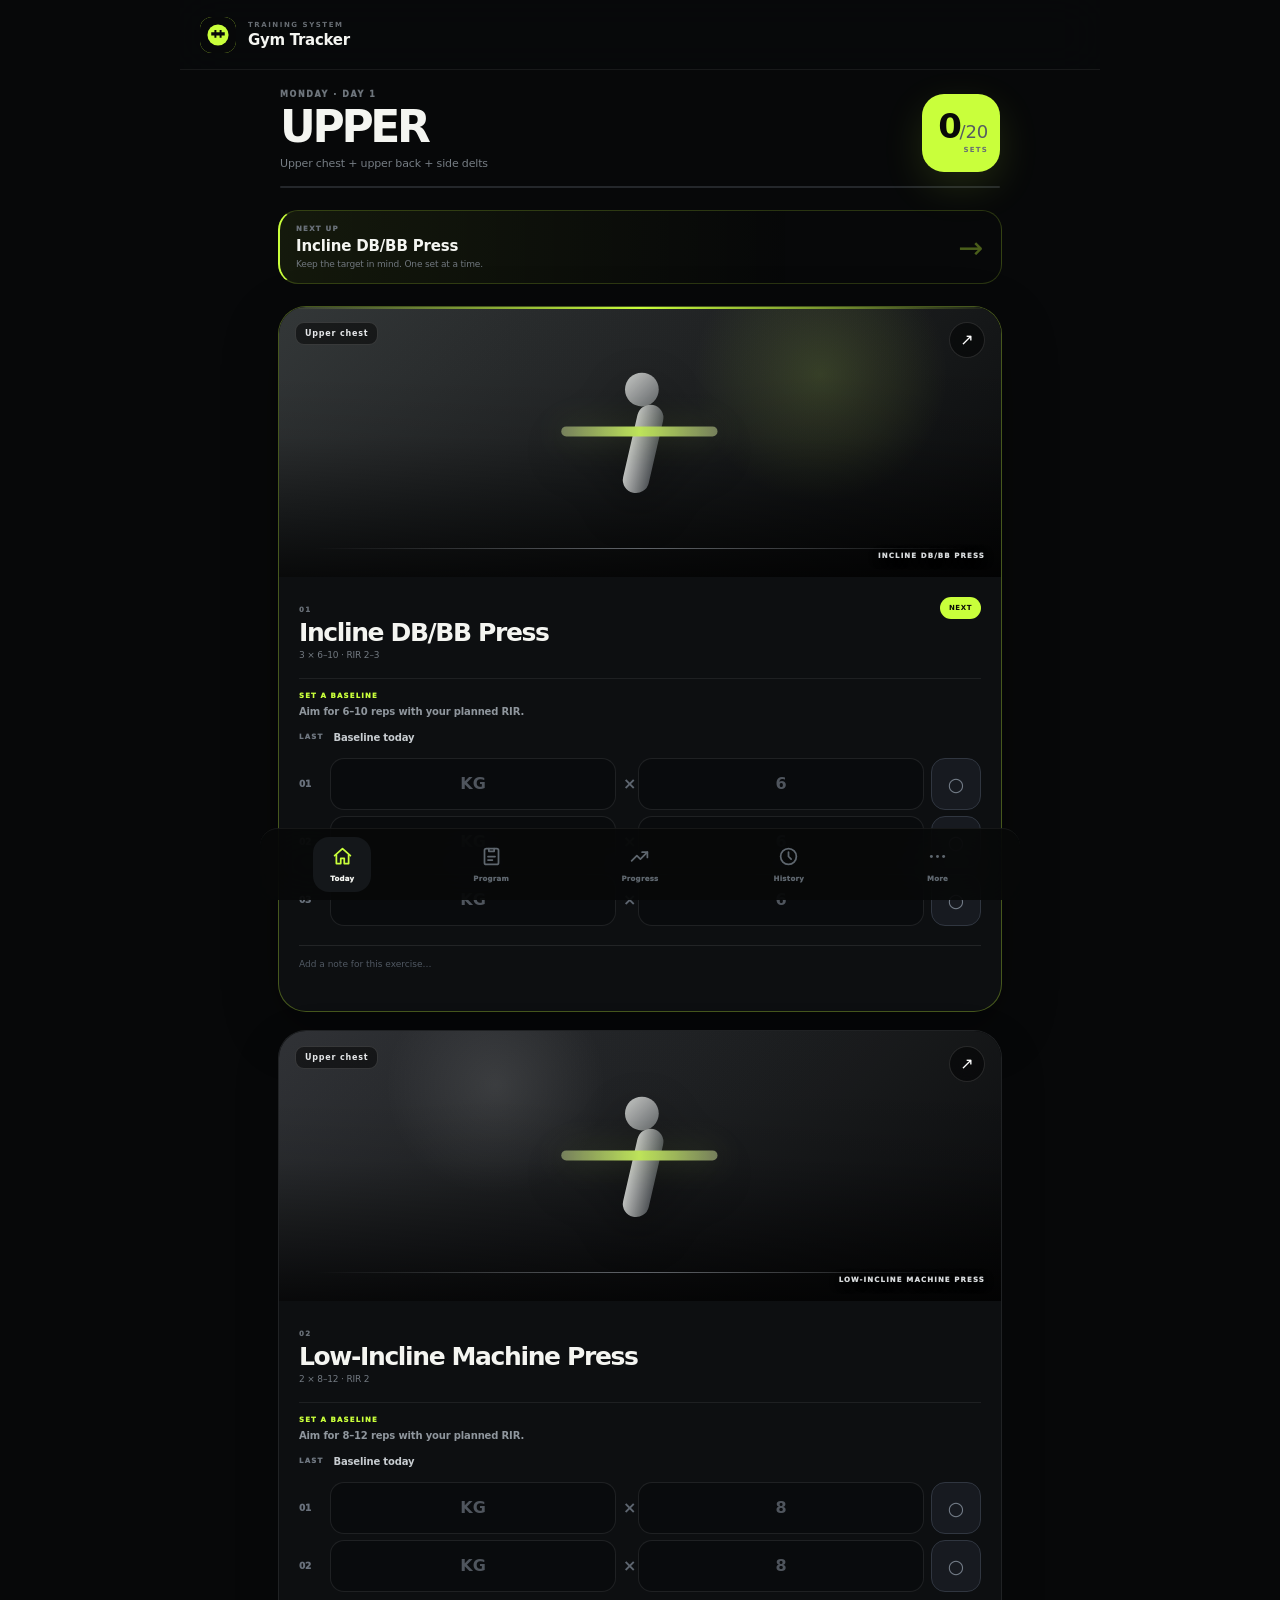
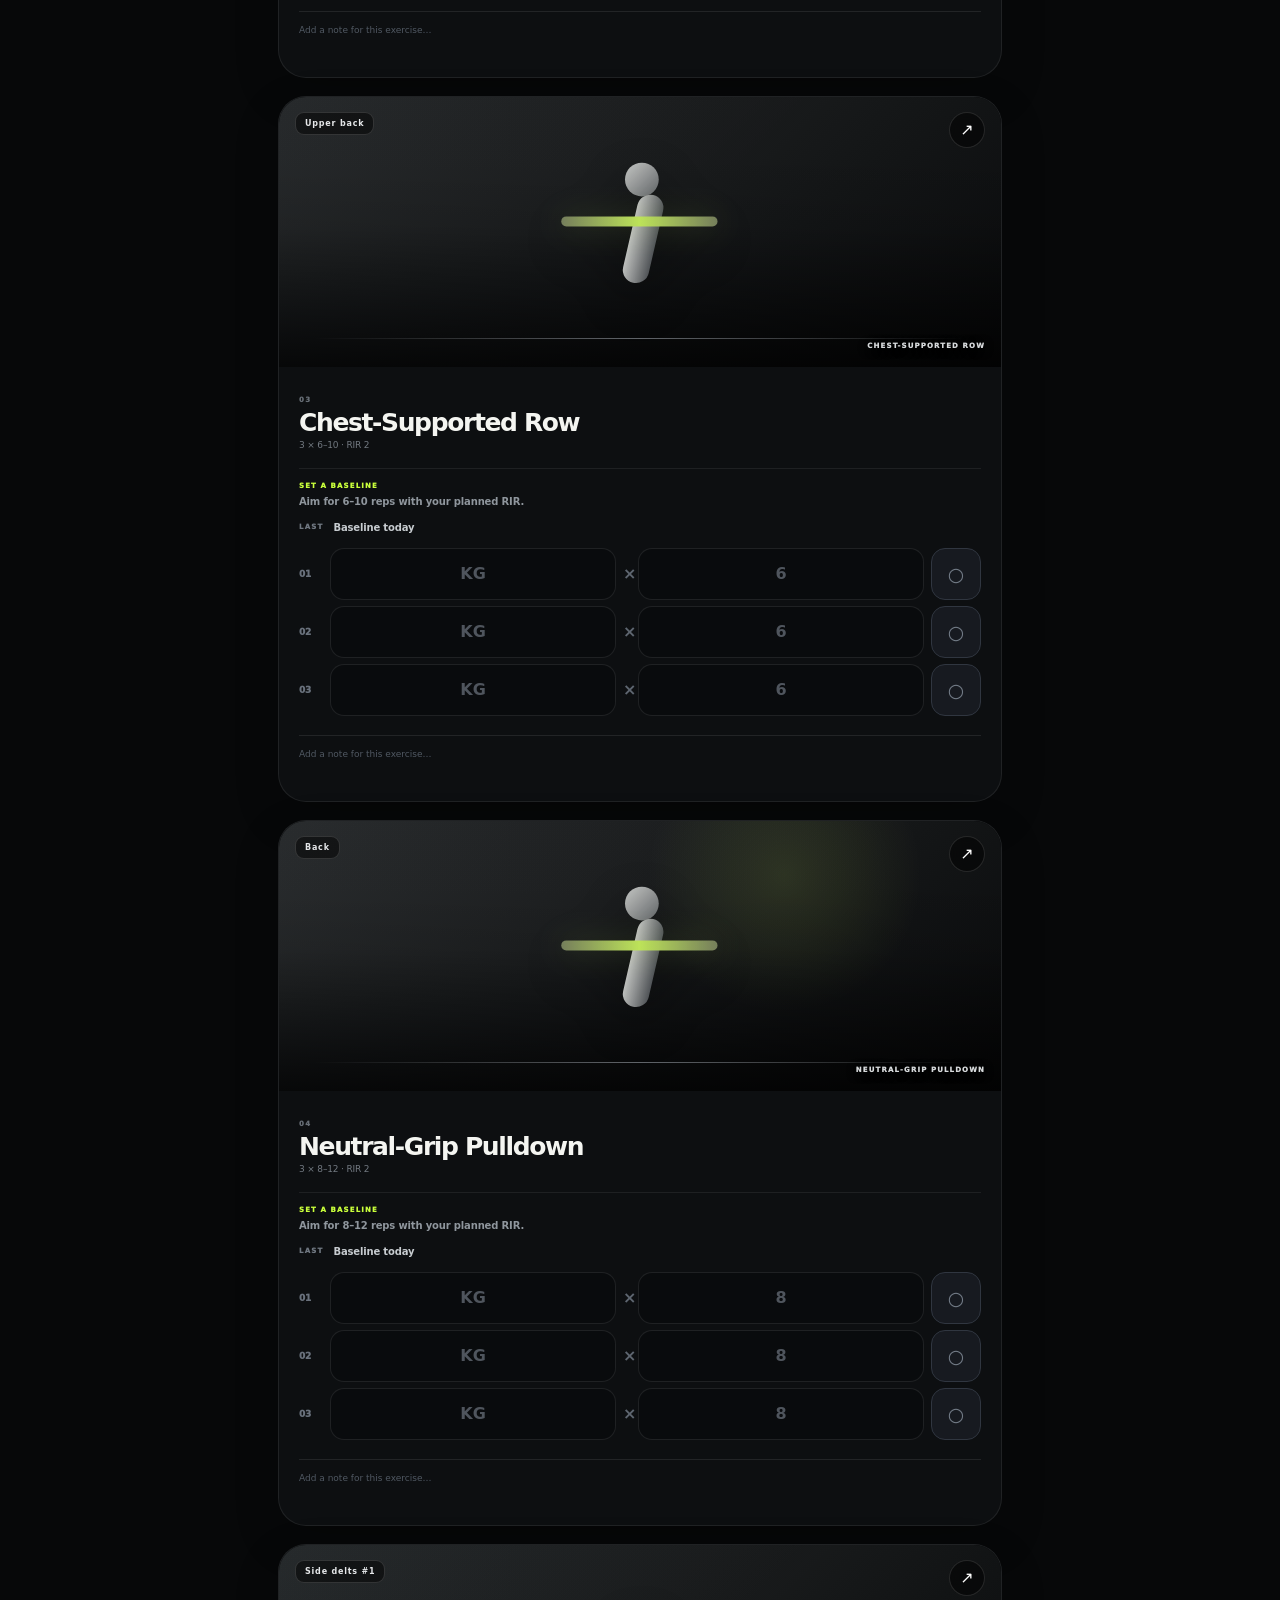
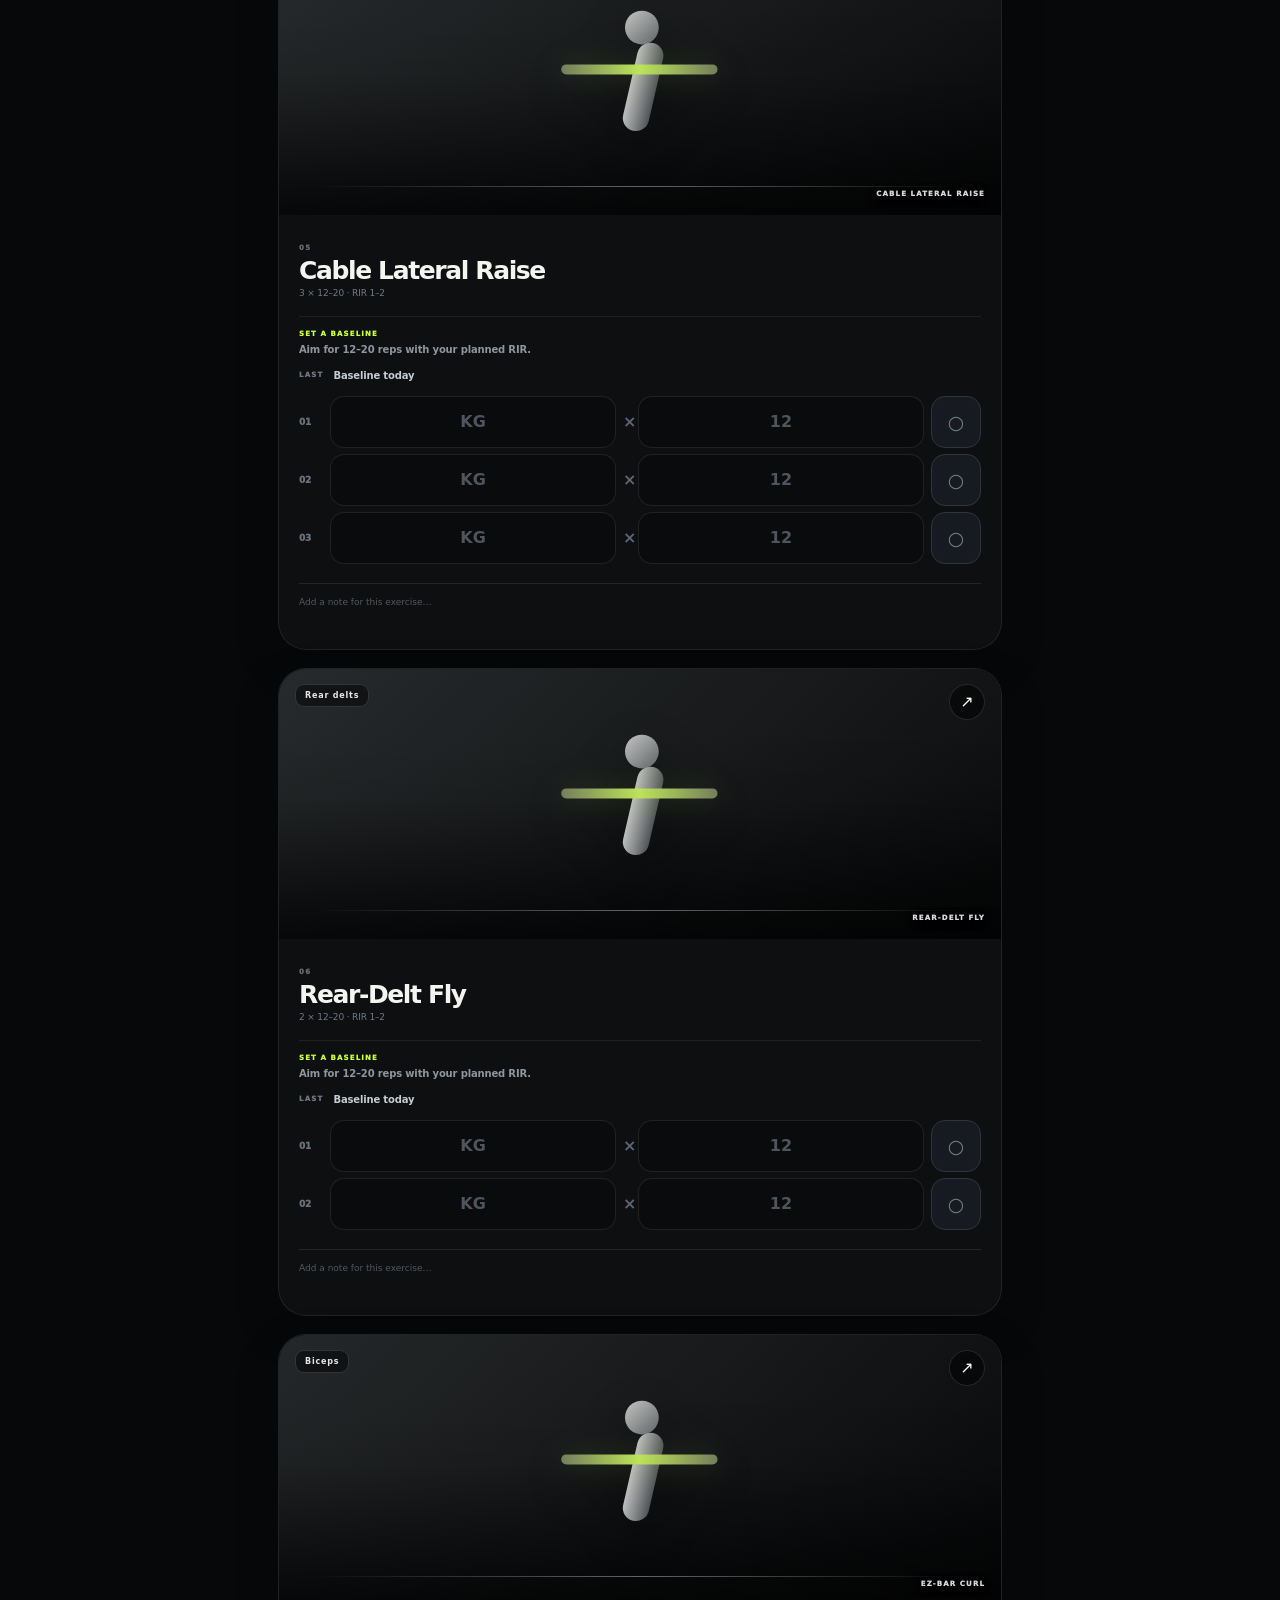
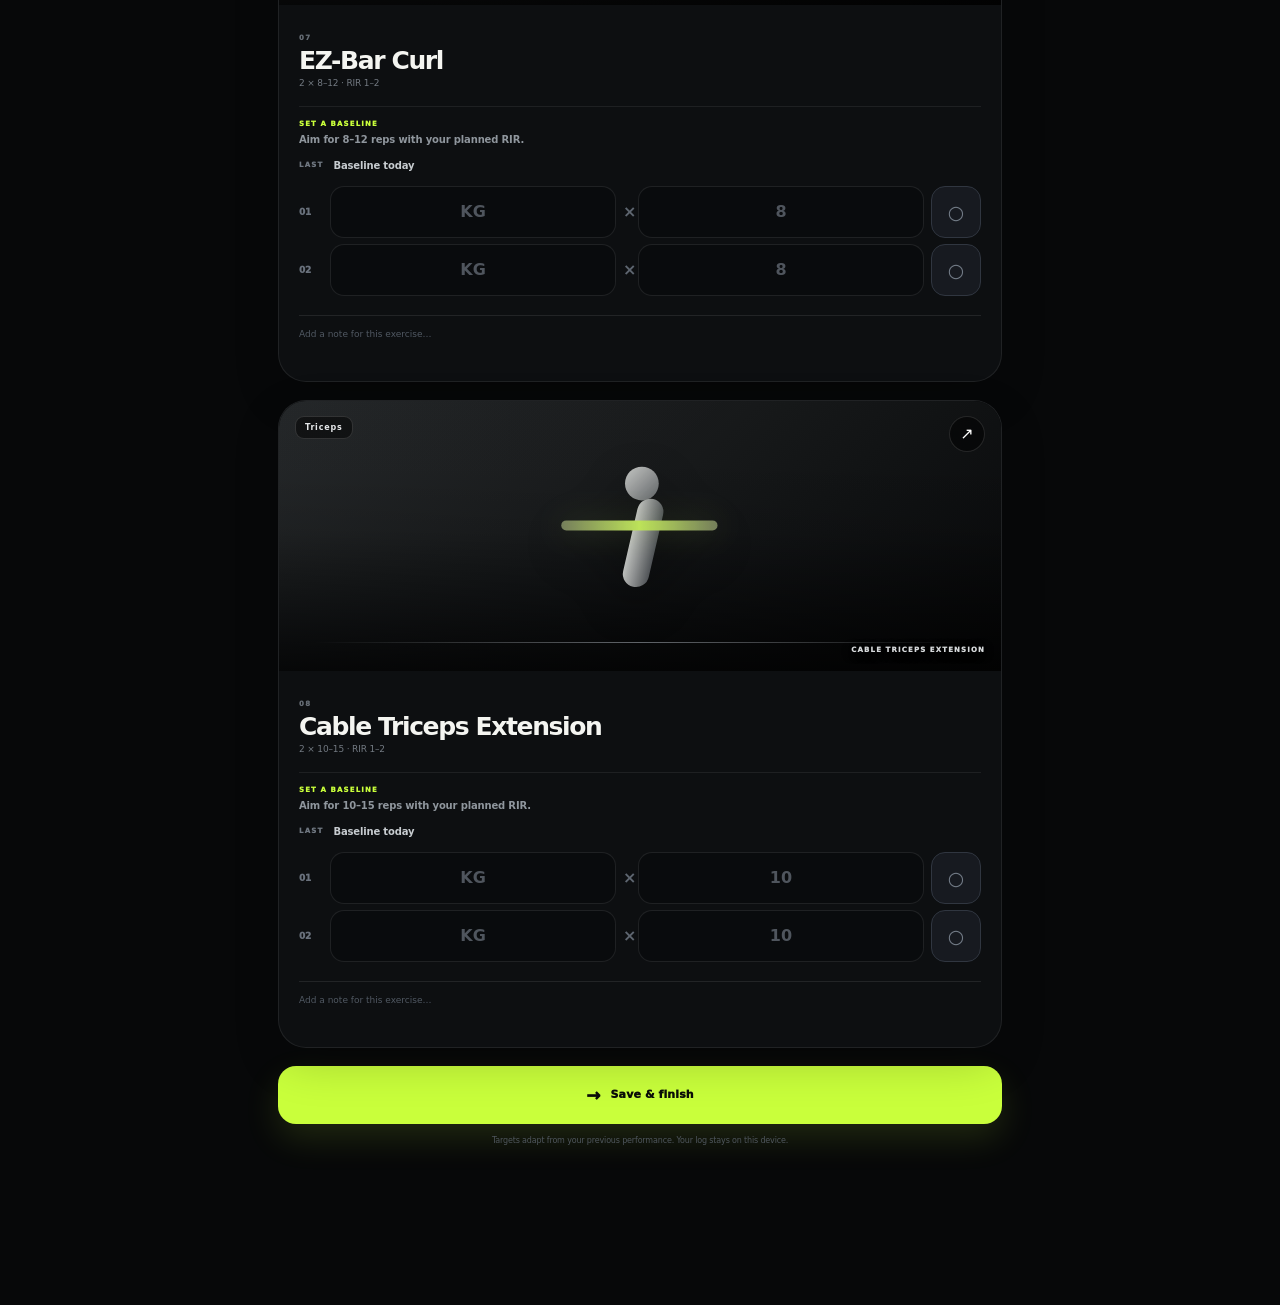
==== commit e6f44dac: "Replace placeholder unicode nav/icon glyphs with real SVG icons" ====
--- a/index.html
+++ b/index.html
@@ -20,7 +20,7 @@
 </head>
 <body>
 <div class="app-shell">
-<header class="topbar"><div class="brand"><img class="brand-mark" src="icons/icon.svg" alt="" width="36" height="36"><div><small>TRAINING SYSTEM</small><h1>Gym Tracker</h1></div></div><button id="install" class="icon-btn hidden" aria-label="Install app">↓</button></header>
+<header class="topbar"><div class="brand"><img class="brand-mark" src="icons/icon.svg" alt="" width="36" height="36"><div><small>TRAINING SYSTEM</small><h1>Gym Tracker</h1></div></div><button id="install" class="icon-btn hidden" aria-label="Install app"><svg viewBox="0 0 24 24" fill="none" stroke="currentColor" stroke-width="2" stroke-linecap="round" stroke-linejoin="round"><path d="M12 4v11"/><path d="M7 11l5 5 5-5"/><path d="M5 19h14"/></svg></button></header>
 <main>
 <section id="workout" class="view active"></section>
 <section id="program" class="view"></section>
@@ -28,9 +28,15 @@
 <section id="history" class="view"></section>
 <section id="settings" class="view"></section>
 </main>
-<nav class="bottom-nav" aria-label="Main navigation"><button data-v="workout" class="active"><span>⌂</span><small>Today</small></button><button data-v="program"><span>▤</span><small>Program</small></button><button data-v="progress"><span>↗</span><small>Progress</small></button><button data-v="history"><span>◷</span><small>History</small></button><button data-v="settings"><span>•••</span><small>More</small></button></nav>
+<nav class="bottom-nav" aria-label="Main navigation">
+<button data-v="workout" class="active"><span><svg viewBox="0 0 24 24" fill="none" stroke="currentColor" stroke-width="2" stroke-linecap="round" stroke-linejoin="round"><path d="M3 11l9-8 9 8"/><path d="M5 10v10h5v-6h4v6h5V10"/></svg></span><small>Today</small></button>
+<button data-v="program"><span><svg viewBox="0 0 24 24" fill="none" stroke="currentColor" stroke-width="2" stroke-linecap="round" stroke-linejoin="round"><rect x="4" y="3" width="16" height="18" rx="2"/><path d="M9 3v3h6V3"/><path d="M8 12h8M8 16h5"/></svg></span><small>Program</small></button>
+<button data-v="progress"><span><svg viewBox="0 0 24 24" fill="none" stroke="currentColor" stroke-width="2" stroke-linecap="round" stroke-linejoin="round"><path d="M3 17l6-6 4 4 8-8"/><path d="M15 7h6v6"/></svg></span><small>Progress</small></button>
+<button data-v="history"><span><svg viewBox="0 0 24 24" fill="none" stroke="currentColor" stroke-width="2" stroke-linecap="round" stroke-linejoin="round"><circle cx="12" cy="12" r="9"/><path d="M12 7v5l3 3"/></svg></span><small>History</small></button>
+<button data-v="settings"><span><svg viewBox="0 0 24 24" fill="currentColor"><circle cx="5" cy="12" r="1.7"/><circle cx="12" cy="12" r="1.7"/><circle cx="19" cy="12" r="1.7"/></svg></span><small>More</small></button>
+</nav>
 </div>
-<div id="modal" class="hidden"><div id="modalbox"><button id="close" class="modal-close">×</button><div id="modalbody"></div></div></div>
+<div id="modal" class="hidden"><div id="modalbox"><button id="close" class="modal-close" aria-label="Close"><svg viewBox="0 0 24 24" fill="none" stroke="currentColor" stroke-width="2" stroke-linecap="round"><path d="M6 6l12 12M18 6L6 18"/></svg></button><div id="modalbody"></div></div></div>
 <div id="toast" role="status"></div>
 <script src="js/app.js"></script>
 <script src="js/v43.js"></script>
--- a/css/v5.css
+++ b/css/v5.css
@@ -35,7 +35,9 @@
 /* Settings */
 .settings-card,.tip-card{border:1px solid rgba(255,255,255,.08)!important;border-radius:25px!important;background:#0d0f11!important}.setting-row{padding:18px!important}.setting-row strong{font-size:11px}.setting-row small{font-size:8px}.secondary{border-color:rgba(255,255,255,.1)!important;background:#171a1d!important;border-radius:99px!important;padding:9px 13px!important;font-size:8px!important}.tip-card{padding:20px!important}.tip-card h3{font-size:25px;letter-spacing:-.05em}.version{font-size:7px!important;letter-spacing:.15em}
 /* Nav */
-.bottom-nav{height:72px!important;padding:8px 8px calc(8px + env(safe-area-inset-bottom));background:rgba(7,8,9,.88)!important;border-top:1px solid rgba(255,255,255,.06)!important;backdrop-filter:blur(22px)}.bottom-nav button{border-radius:16px!important;color:#5e666e!important}.bottom-nav button.active{background:#14171a!important;color:var(--text)!important}.bottom-nav button.active span{color:var(--accent)!important}.bottom-nav span{font-size:18px!important}.bottom-nav small{font-size:7px!important;letter-spacing:.03em}
+.bottom-nav{height:72px!important;padding:8px 8px calc(8px + env(safe-area-inset-bottom));background:rgba(7,8,9,.88)!important;border-top:1px solid rgba(255,255,255,.06)!important;backdrop-filter:blur(22px)}.bottom-nav button{border-radius:16px!important;color:#5e666e!important}.bottom-nav button.active{background:#14171a!important;color:var(--text)!important}.bottom-nav button.active span{color:var(--accent)!important}.bottom-nav span{display:block;line-height:0}.bottom-nav span svg{width:21px;height:21px}.bottom-nav small{font-size:7px!important;letter-spacing:.03em}
+.icon-btn svg{width:19px;height:19px}.icon-btn{display:grid;place-items:center}
+.modal-close{display:grid;place-items:center}.modal-close svg{width:17px;height:17px}
 /* Modal */
 #modal{padding:14px!important}.modalbox{max-width:580px!important;border-radius:30px!important;background:#0d0f11!important;border-color:rgba(255,255,255,.1)!important}.modal-close{width:36px!important;height:36px!important;border-radius:50%!important;background:rgba(0,0,0,.5)!important;z-index:9}.detail-hero .exercise-art{height:250px!important}.detail-title h2{font-size:38px!important}.detail-grid>div{border-radius:20px!important;background:#101316!important}
 .completion-neo{padding:80px 8px 34px}.completion-glow{border-radius:50%!important;width:88px;height:88px}.completion-neo h2{font-size:56px;line-height:.9}.completion-grid{gap:7px!important}.completion-grid div{border-radius:20px!important;background:#0d0f11!important}
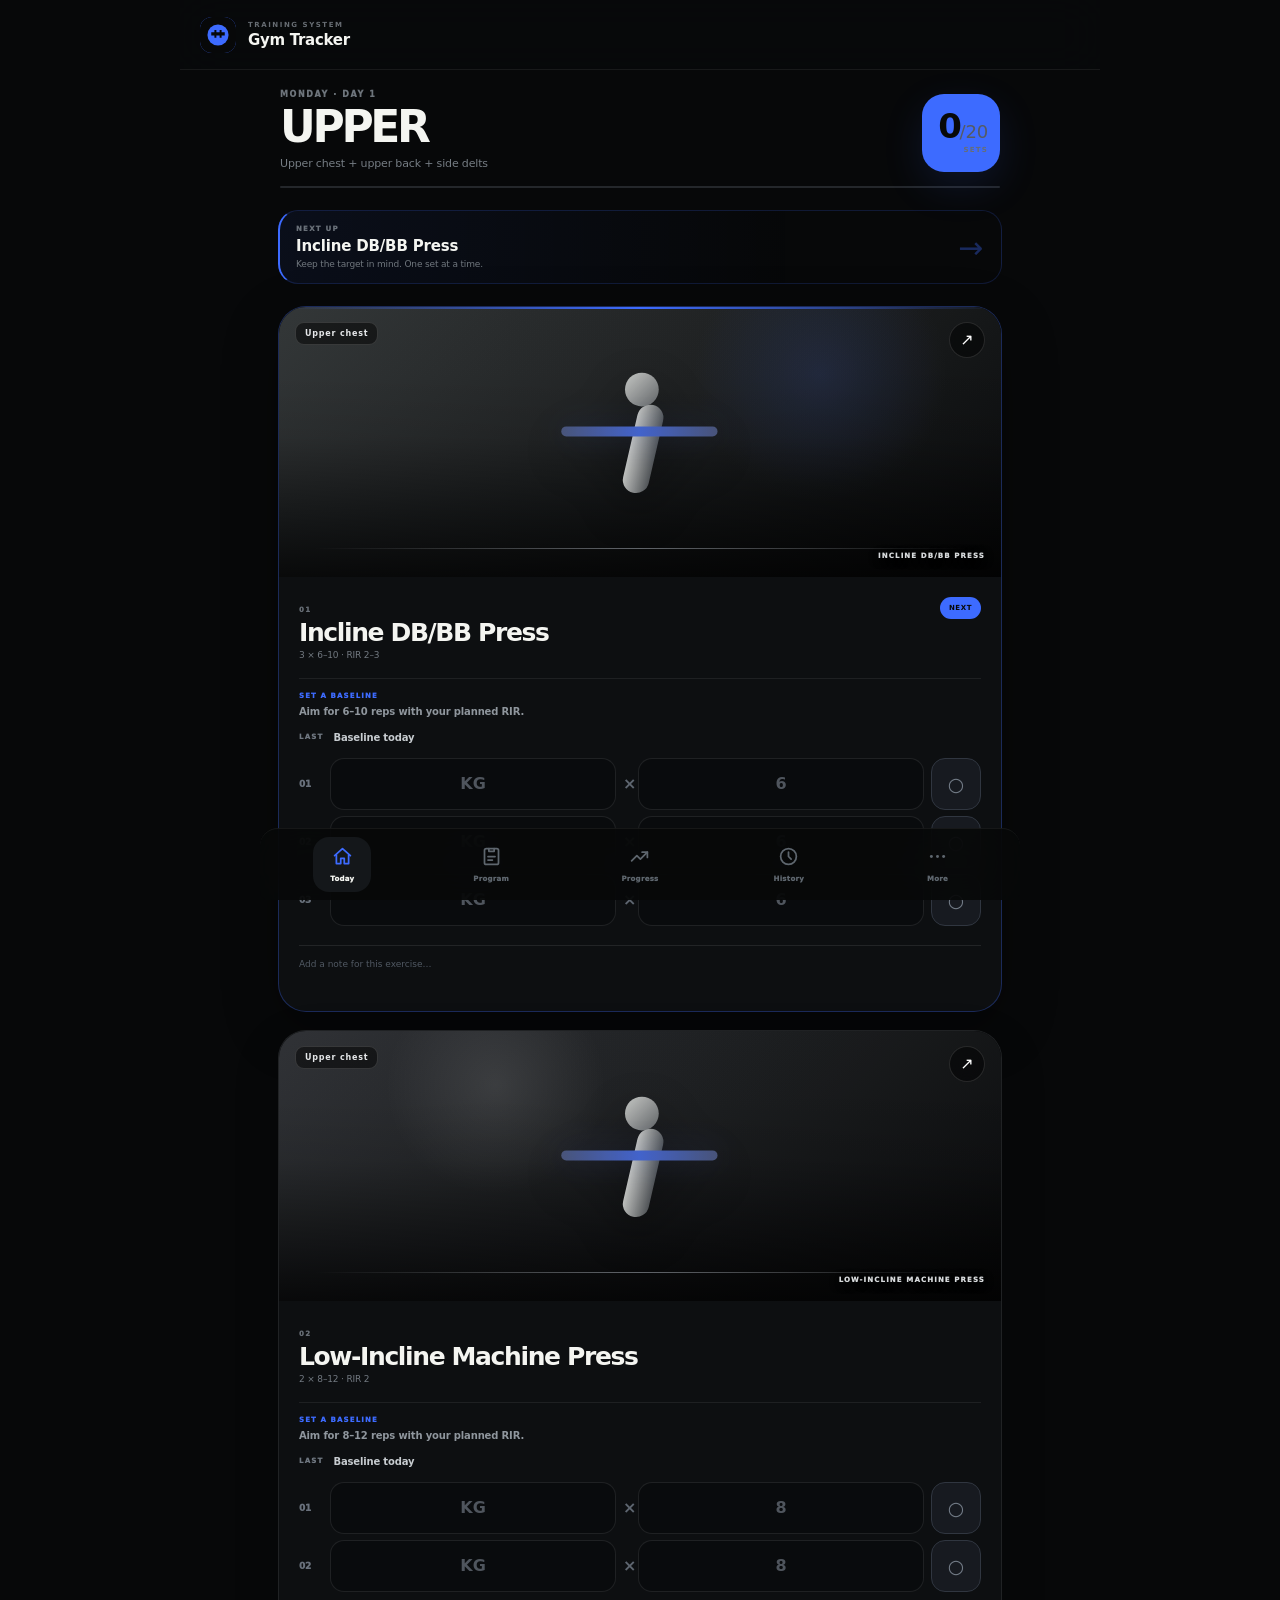
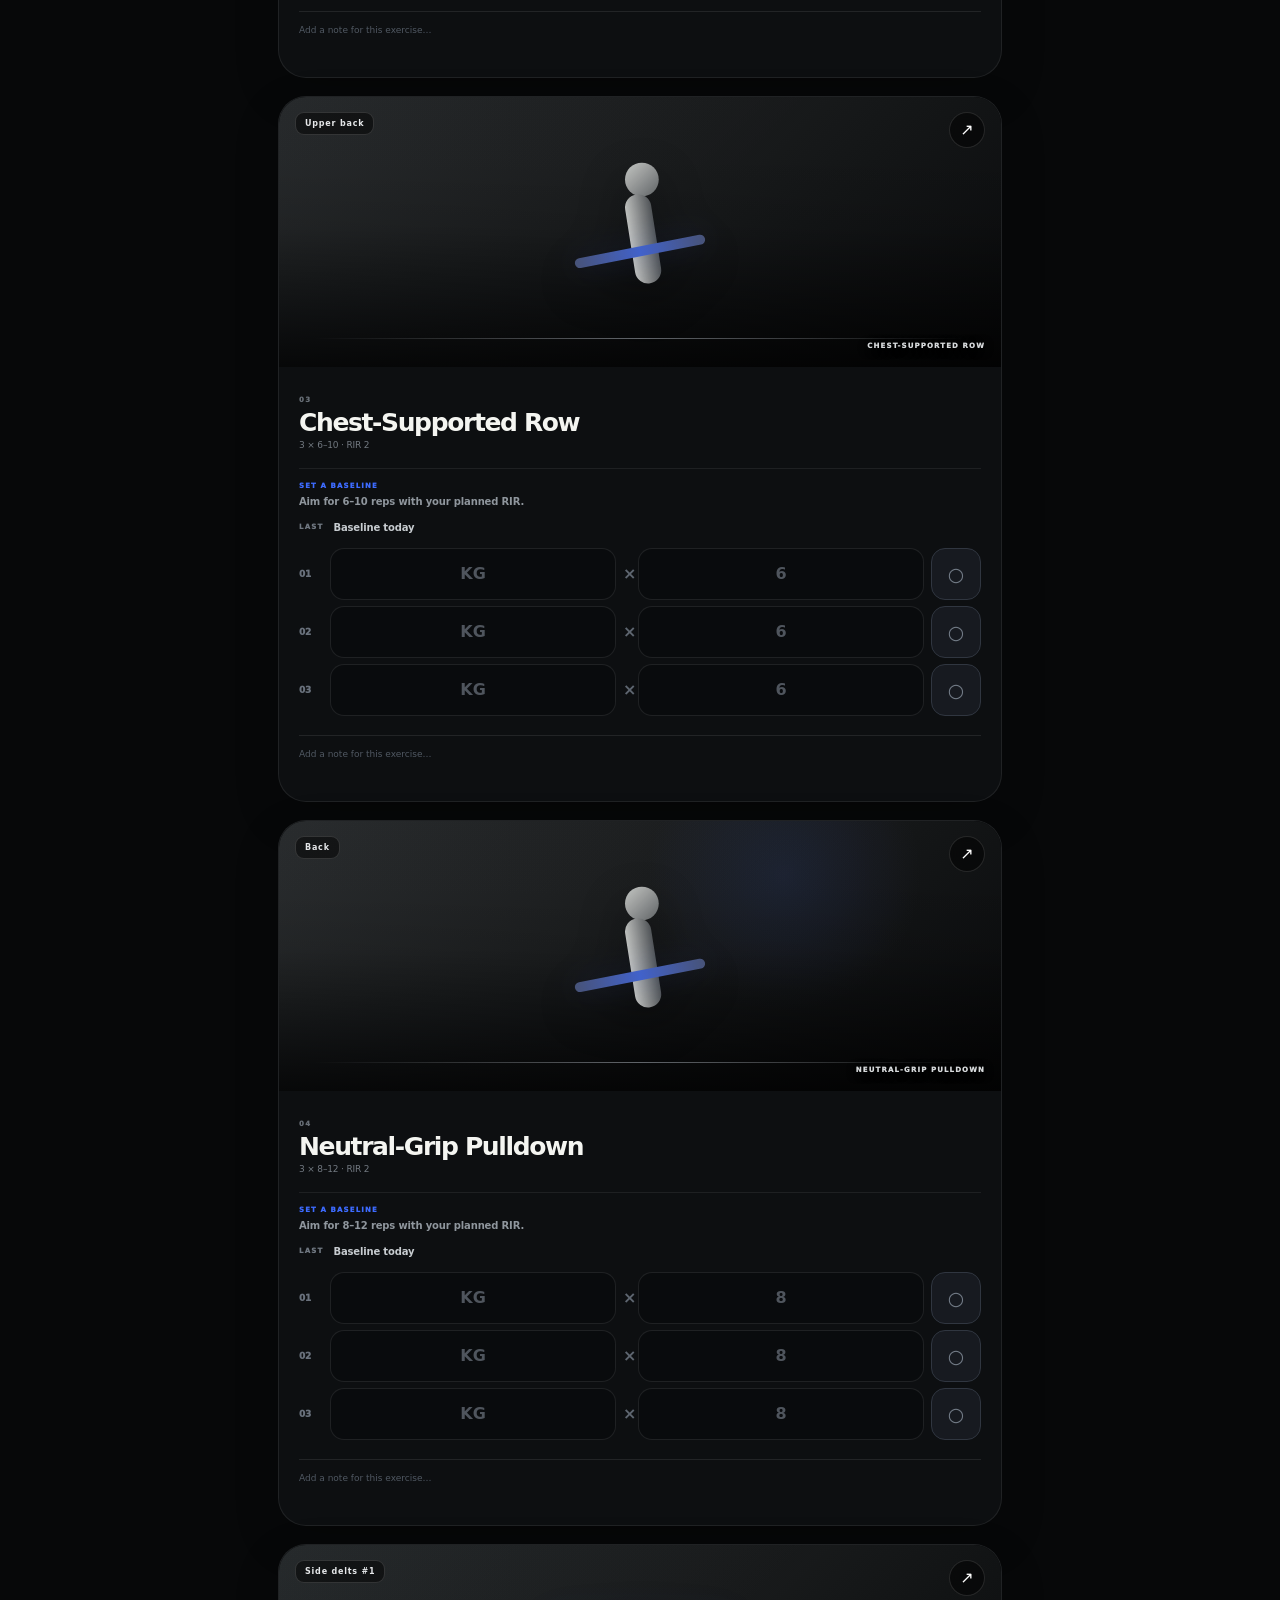
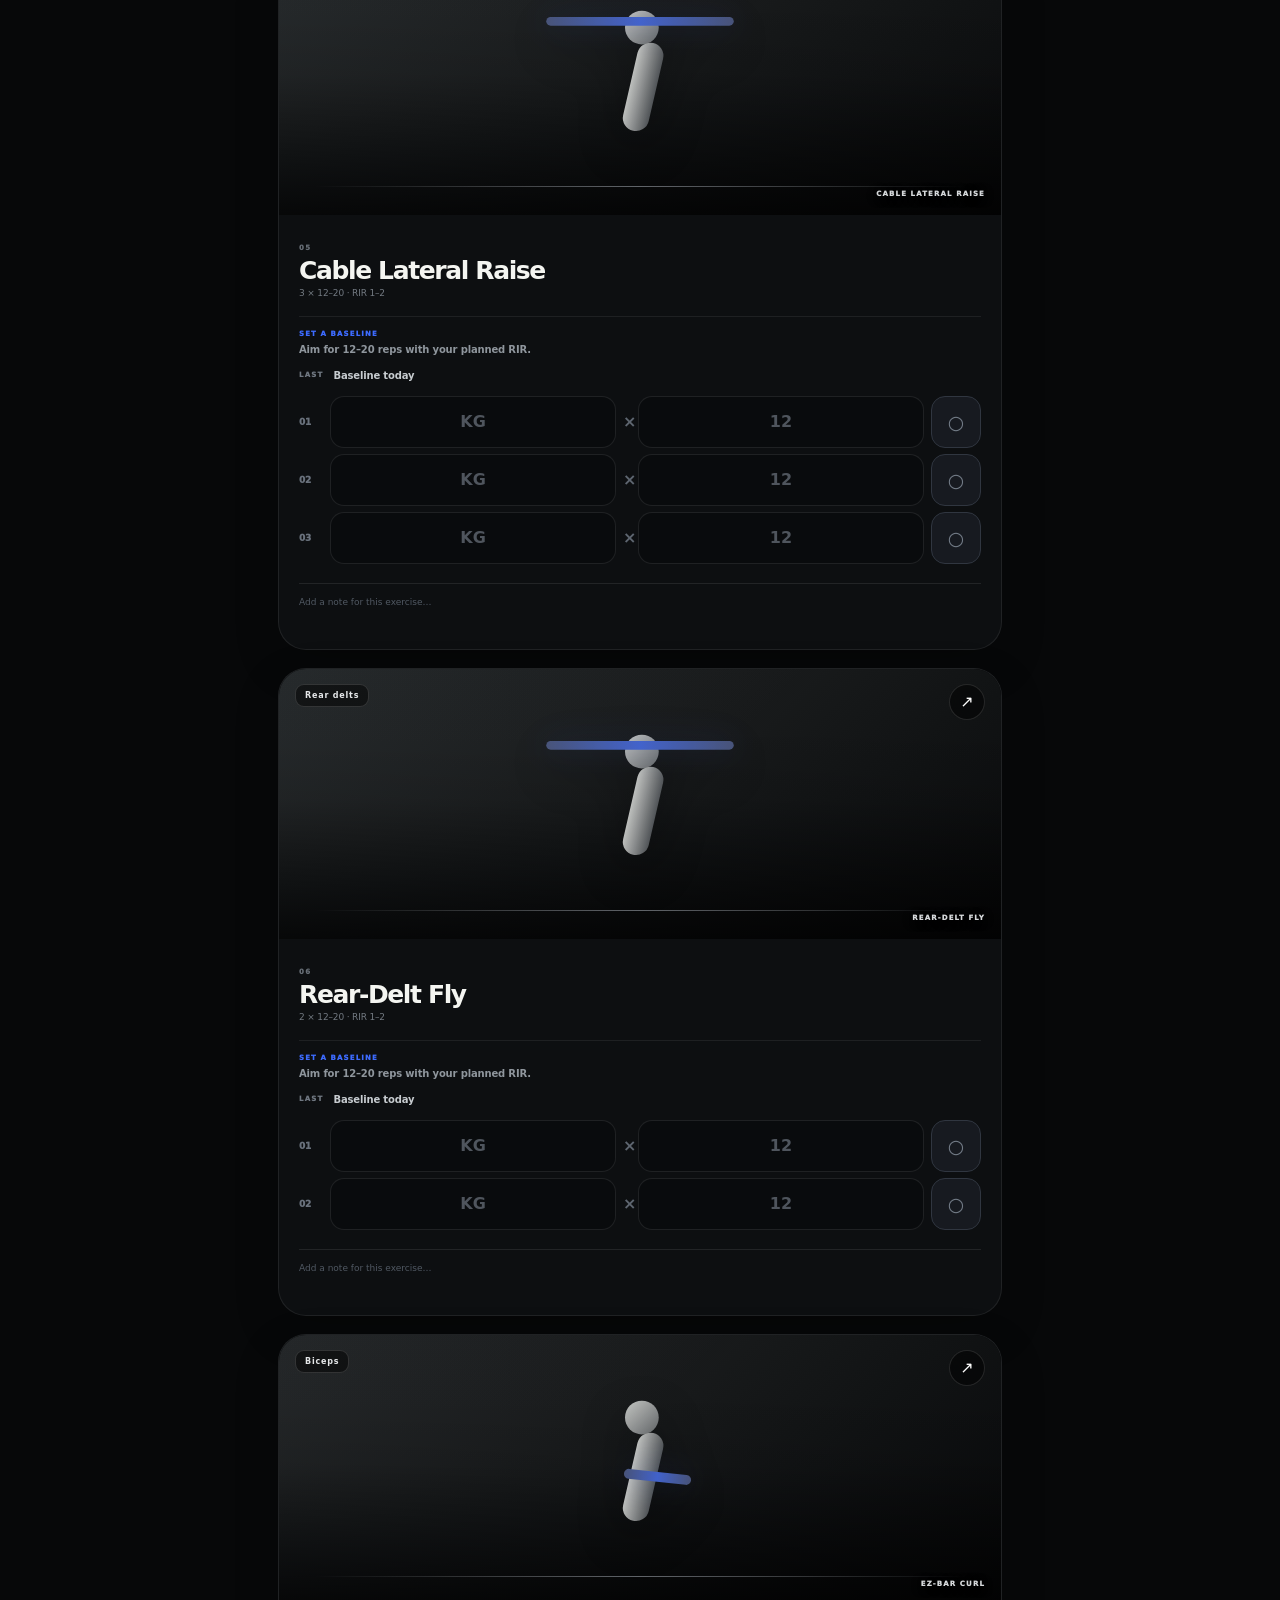
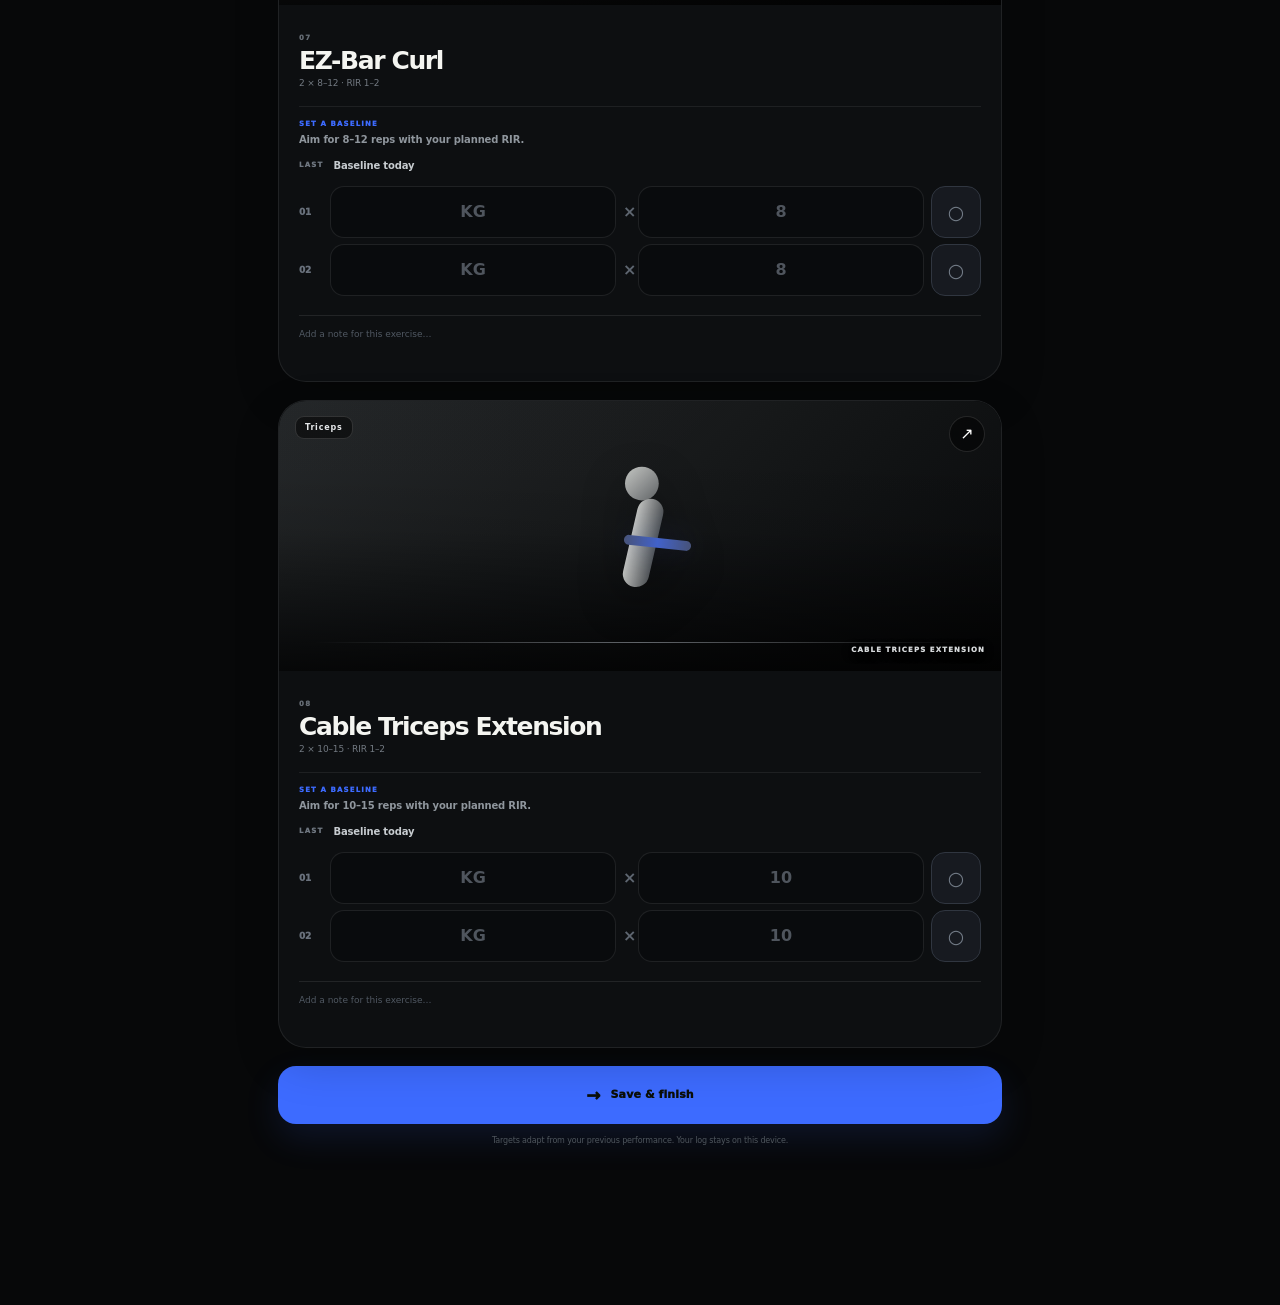
==== commit a5a90c2f: "Add optional Supabase account sync Adds sign up / sign in / sign out to Settings, backed by Supabase" ====
--- a/index.html
+++ b/index.html
@@ -38,6 +38,8 @@
 </div>
 <div id="modal" class="hidden"><div id="modalbox"><button id="close" class="modal-close" aria-label="Close"><svg viewBox="0 0 24 24" fill="none" stroke="currentColor" stroke-width="2" stroke-linecap="round"><path d="M6 6l12 12M18 6L6 18"/></svg></button><div id="modalbody"></div></div></div>
 <div id="toast" role="status"></div>
+<script src="js/vendor/supabase.min.js"></script>
 <script src="js/app.js"></script>
 <script src="js/v43.js"></script>
+<script src="js/sync.js"></script>
 </body></html>
--- a/css/style.css
+++ b/css/style.css
@@ -1 +1 @@
-:root{--bg:#090a0c;--panel:#111316;--panel2:#17191d;--line:#292c31;--text:#f4f5f2;--muted:#858a91;--soft:#b2b6bb;--accent:#c5f35a;--accent2:#9bdc2c;--nav:rgba(13,14,17,.92);--danger:#ff7e7e;--shadow:0 18px 60px rgba(0,0,0,.28)}*{box-sizing:border-box}html{background:var(--bg)}body{margin:0;min-height:100vh;background:radial-gradient(circle at 85% -10%,rgba(197,243,90,.08),transparent 30%),linear-gradient(180deg,#090a0c,#0d0f12 52%,#090a0c);color:var(--text);font-family:Inter,ui-sans-serif,system-ui,-apple-system,BlinkMacSystemFont,"Segoe UI",sans-serif;padding-bottom:92px}button,input{font:inherit}button{cursor:pointer}.hidden{display:none!important}.topbar{height:72px;position:sticky;top:0;z-index:40;display:flex;align-items:center;justify-content:space-between;padding:12px 18px;background:rgba(9,10,12,.78);backdrop-filter:blur(22px);border-bottom:1px solid rgba(255,255,255,.055)}.brand{display:flex;gap:11px;align-items:center}.brand-mark{width:34px;height:34px;border-radius:11px;background:var(--accent);color:#0a0c08;display:grid;place-items:center;font-weight:950;font-size:18px;box-shadow:0 8px 28px rgba(197,243,90,.16)}.brand small{display:block;font-size:8px;letter-spacing:.19em;font-weight:900;color:#777d85}.brand h1{margin:2px 0 0;font-size:16px;letter-spacing:-.02em}.icon-btn{width:38px;height:38px;border:1px solid var(--line);border-radius:12px;background:var(--panel2);color:var(--text);font-size:20px}main{max-width:720px;margin:0 auto}.view{display:none;padding:24px 16px 34px}.view.active{display:block}.eyebrow,.section-label{font-size:9px;letter-spacing:.18em;font-weight:950;text-transform:uppercase;color:#777d85}.section-label{margin:28px 2px 10px}.page-head{padding:8px 2px 18px}.page-head h2{font-size:32px;line-height:1.02;letter-spacing:-.055em;margin:8px 0}.page-head p{margin:0;color:var(--muted);line-height:1.5;font-size:13px;max-width:520px}.workout-hero,.hero{border:1px solid #30343a;border-radius:27px;padding:21px;background:radial-gradient(circle at 92% 0,rgba(197,243,90,.13),transparent 34%),linear-gradient(145deg,#171a1d,#101215);box-shadow:var(--shadow);margin-bottom:18px}.hero-top{display:flex;justify-content:space-between;gap:18px}.workout-hero h2,.hero h2{font-size:31px;line-height:1;letter-spacing:-.055em;margin:8px 0}.workout-hero p,.hero p{margin:0;color:#9ba0a6;font-size:12px;line-height:1.45;max-width:430px}.hero-count{min-width:72px;text-align:right;padding-top:2px}.hero-count strong{font-size:29px;letter-spacing:-.05em}.hero-count span{color:#747a82;font-size:14px}.hero-count small{display:block;font-size:8px;letter-spacing:.14em;color:#6e747b;font-weight:900}.hero-progress{height:5px;background:#2b2e33;border-radius:99px;overflow:hidden;margin-top:23px}.hero-progress span{height:100%;display:block;background:var(--accent);border-radius:99px;transition:width .25s}.hero-meta{display:flex;justify-content:space-between;margin-top:8px;color:#777d84;font-size:9px;font-weight:800}.rest-hero{display:flex;justify-content:space-between;gap:20px;align-items:center}.hero-orb{width:72px;height:72px;border:1px solid #3c4431;border-radius:50%;display:grid;place-items:center;color:var(--accent);font-size:10px;font-weight:950;letter-spacing:.08em;background:#151b11}.recovery-card,.card{border:1px solid var(--line);background:rgba(17,19,22,.88);border-radius:20px;padding:17px}.recovery-card{display:flex;gap:14px;align-items:flex-start}.big-check{width:42px;height:42px;border-radius:14px;background:#1c2615;color:var(--accent);display:grid;place-items:center;font-weight:950;font-size:20px}.recovery-card h3{margin:1px 0 4px;font-size:16px}.recovery-card p{margin:0;color:var(--muted);font-size:12px;line-height:1.5}.exercise-card{border:1px solid #2a2d32;background:#111316;border-radius:23px;overflow:hidden;margin:13px 0;transition:.2s}.exercise-card.is-next{border-color:#4a5c2d;box-shadow:0 12px 40px rgba(0,0,0,.22)}.exercise-visual{height:74px;position:relative;overflow:hidden;background:linear-gradient(105deg,#181b1f,#0f1114);display:flex;align-items:flex-end;padding:12px 15px}.exercise-visual:before{content:"";position:absolute;width:130px;height:130px;border-radius:50%;right:-25px;top:-75px;background:rgba(197,243,90,.08)}.exercise-visual span{position:relative;font-size:8px;text-transform:uppercase;letter-spacing:.16em;font-weight:950;color:#8d949c}.visual-number{position:absolute;left:14px;top:8px;font-size:40px;font-weight:950;color:rgba(255,255,255,.055);letter-spacing:-.08em}.visual-lines{position:absolute;right:19px;bottom:14px;display:flex;gap:4px;align-items:end}.visual-lines i{display:block;width:3px;background:var(--accent);opacity:.65;border-radius:99px}.visual-lines i:nth-child(1){height:12px}.visual-lines i:nth-child(2){height:21px}.visual-lines i:nth-child(3){height:32px}.exercise-content{padding:15px}.exercise-heading{display:flex;justify-content:space-between;gap:10px;align-items:flex-start}.exercise-heading h3{font-size:16px;line-height:1.18;margin:0;font-weight:900;letter-spacing:-.025em}.exercise-heading p{margin:5px 0 0;color:#777e86;font-size:10px}.exercise-heading b{color:#454a50}.next-badge{font-size:8px;font-weight:950;letter-spacing:.12em;color:#11140c;background:var(--accent);padding:6px 7px;border-radius:8px}.last-box{margin-top:13px;border:1px solid #292d33;background:#0c0e11;border-radius:13px;padding:9px 11px;display:flex;justify-content:space-between;align-items:center}.last-box small{display:block;font-size:7px;letter-spacing:.14em;color:#6f757c;font-weight:900}.last-box strong{display:block;font-size:12px;margin-top:2px}.last-box>span{color:var(--accent);font-size:15px}.muted-box strong{color:#70767d;font-weight:700}.set-header,.set-row{display:grid;grid-template-columns:30px 1fr 1fr 42px;gap:7px;align-items:center}.set-header{margin:15px 0 5px;color:#666c73;font-size:7px;font-weight:950;letter-spacing:.13em;text-align:center}.set-header span:nth-child(1){text-align:left}.set-row{padding:5px 0}.set-row.checked .set-index{color:var(--accent)}.set-index{font-size:10px;color:#6e747b;font-weight:900}.input{width:100%;background:#0b0d0f;color:var(--text);border:1px solid #30343a;border-radius:11px;padding:11px 10px;outline:none;font-size:13px;min-height:42px}.input:focus{border-color:#8daa48;box-shadow:0 0 0 2px rgba(197,243,90,.08)}.input::placeholder{color:#4f555d}.done{height:42px;border:1px solid #30343a;background:#171a1e;color:#626a72;border-radius:11px;font-weight:950;font-size:17px}.done.checked{background:var(--accent);border-color:var(--accent);color:#0b0d08}.finish-btn{width:100%;min-height:52px;border:0;border-radius:15px;background:var(--accent);color:#0b0e08;font-weight:950;font-size:13px;box-shadow:0 12px 32px rgba(197,243,90,.12);display:flex;align-items:center;justify-content:center;gap:10px;margin-top:18px}.finish-btn span{font-size:17px}.ghost,.secondary{border:1px solid #30343a;background:#15181c;color:#e5e7e3;border-radius:13px;font-weight:800}.ghost{padding:13px 16px}.wide{width:100%;margin-top:10px}.session-note{text-align:center;color:#5e646b;font-size:9px;line-height:1.5;margin:12px 20px}.timer{position:sticky;bottom:88px;z-index:15;display:grid;grid-template-columns:64px 1fr auto;gap:11px;align-items:center;background:rgba(20,24,16,.97);border:1px solid #3a4b27;border-radius:18px;padding:9px 10px;margin:0 0 13px;box-shadow:0 15px 45px rgba(0,0,0,.38);backdrop-filter:blur(16px)}.timer-ring{width:56px;height:56px;border:2px solid #647c3b;border-radius:50%;display:grid;place-items:center;align-content:center}.timer-ring strong{color:var(--accent);font-size:14px;line-height:1}.timer-ring small{font-size:6px;letter-spacing:.14em;color:#6d785e;font-weight:950;margin-top:2px}.timer>b,.timer>div:nth-child(2)>b{display:block;font-size:11px}.timer>div:nth-child(2)>span{display:block;color:#777f72;font-size:9px;margin-top:2px}.timer-actions{display:flex;gap:4px}.timer-actions button{border:1px solid #3a452f;background:#1c2418;color:#b9c8a5;border-radius:9px;padding:7px 7px;font-size:8px;font-weight:850}.completion{border:1px solid #3b4b28;border-radius:27px;padding:28px 22px;background:radial-gradient(circle at 50% 0,rgba(197,243,90,.16),transparent 40%),linear-gradient(145deg,#151b12,#101215);text-align:center;box-shadow:var(--shadow)}.completion-mark{width:64px;height:64px;border-radius:50%;display:grid;place-items:center;margin:0 auto 18px;background:var(--accent);color:#0b0e08;font-size:29px;font-weight:950}.completion h2{font-size:34px;letter-spacing:-.06em;margin:7px 0}.completion p{font-size:12px;color:#92989e;line-height:1.5;margin:0 auto;max-width:390px}.completion-stats{display:grid;grid-template-columns:repeat(3,1fr);margin-top:24px;border-top:1px solid #30382a;padding-top:18px}.completion-stats div{display:flex;flex-direction:column}.completion-stats strong{font-size:22px}.completion-stats span{font-size:8px;color:#707871;text-transform:uppercase;letter-spacing:.1em;font-weight:900}.week-strip{display:grid;grid-template-columns:repeat(7,1fr);gap:5px;margin:0 0 15px}.day-chip{border:1px solid #292d32;background:#111316;color:#70767d;border-radius:12px;padding:8px 3px;min-height:52px}.day-chip b{display:block;color:#9ca1a6;font-size:11px}.day-chip span{display:block;font-size:6px;font-weight:900;text-transform:uppercase;letter-spacing:.04em;margin-top:4px;white-space:nowrap;overflow:hidden}.day-chip.active{border-color:#596e34;background:#1a2114;color:var(--accent)}.day-chip.active b{color:var(--accent)}.program-feature{border:1px solid #30343a;background:#111316;border-radius:23px;overflow:hidden;box-shadow:var(--shadow)}.program-feature-top{padding:19px;display:flex;justify-content:space-between;gap:14px;align-items:flex-start;background:linear-gradient(145deg,#171a1d,#101215)}.program-feature h3{font-size:21px;letter-spacing:-.04em;margin:6px 0 4px}.program-feature p{color:#7e858c;font-size:10px;margin:0;line-height:1.45}.start-btn{border:0;background:var(--accent);color:#0b0e08;border-radius:11px;padding:10px 12px;font-size:10px;font-weight:950;white-space:nowrap}.program-exercise{display:grid;grid-template-columns:30px 1fr auto;gap:10px;align-items:center;padding:12px 15px;border-top:1px solid #24282d}.program-num{font-size:9px;color:#555b62;font-weight:950}.program-exercise strong{display:block;font-size:11px}.program-exercise small{display:block;color:#626971;font-size:8px;margin-top:3px}.program-exercise>span{font-size:9px;color:#737a81;white-space:nowrap}.volume-card,.focus-card,.chart-card,.checkin-card,.list-card,.settings-card,.tip-card{border:1px solid var(--line);background:#111316;border-radius:20px;padding:15px}.volume-row{margin:11px 0}.volume-row>div:first-child,.focus-head{display:flex;justify-content:space-between;align-items:center}.volume-row span{font-size:10px;color:#9da2a8}.volume-row b{font-size:10px;color:var(--accent)}.mini-bar,.focus-grid i{display:block;height:5px;background:#24282d;border-radius:99px;overflow:hidden;margin-top:7px}.mini-bar i{display:block;height:100%;background:var(--accent);border-radius:99px}.metric-grid{display:grid;grid-template-columns:1.4fr 1fr 1fr;gap:7px}.metric-card{border:1px solid #292d32;background:#111316;border-radius:18px;padding:14px;min-height:102px}.metric-card.featured{background:linear-gradient(145deg,#182013,#111316);border-color:#3a482b}.metric-card small{display:block;color:#686f76;font-size:7px;letter-spacing:.14em;font-weight:950}.metric-card strong{display:block;font-size:25px;letter-spacing:-.05em;margin:11px 0 4px}.metric-card strong em{font-style:normal;font-size:10px;color:#727980;margin-left:3px}.metric-card span{display:block;color:#71777e;font-size:8px;line-height:1.35}.chart-card{height:190px;padding:18px;display:flex;flex-direction:column;justify-content:flex-end}.spark{width:100%;height:135px;color:var(--accent);overflow:visible}.chart-labels{display:flex;justify-content:space-between;font-size:8px;color:#656c73}.chart-labels b{color:var(--accent)}.chart-empty{height:135px;display:grid;place-items:center;text-align:center;color:#5f656c;font-size:10px}.focus-head span{font-size:10px;color:#8e959c}.focus-head strong{font-size:22px}.focus-grid{display:grid;grid-template-columns:1fr 1fr;gap:15px 20px;margin-top:16px}.focus-grid>div>span{font-size:9px;color:#7e858c}.focus-grid>div>b{float:right;font-size:9px;color:#c0c5ca}.focus-grid i{clear:both}.focus-grid u{display:block;height:100%;background:var(--accent);border-radius:99px;text-decoration:none}.grid{display:grid;grid-template-columns:1fr 1fr;gap:9px}.field label{display:block;color:#70767d;font-size:7px;font-weight:950;letter-spacing:.1em;text-transform:uppercase;margin:0 0 5px}.field .input{font-size:11px}.checkin-card .finish-btn{margin-top:13px}.history-row{display:flex;justify-content:space-between;gap:10px;padding:12px 0;border-bottom:1px solid #25292e}.history-row:last-child{border-bottom:0}.history-row strong{display:block;font-size:10px}.history-row small{display:block;color:#656c73;font-size:8px;margin-top:3px}.history-row>b{font-size:11px}.history-stack{display:flex;flex-direction:column;gap:9px}.history-card{border:1px solid #2b2f34;background:#111316;border-radius:18px;padding:14px;display:grid;grid-template-columns:48px 1fr 16px;gap:12px;align-items:center}.history-date span{display:block;font-size:7px;color:#777d84;transform:rotate(-90deg) translate(-13px,-3px);width:45px}.history-date b{display:block;font-size:15px;color:#3f454b}.history-card h3{font-size:13px;margin:0 0 3px}.history-card p{margin:0;color:#676e76;font-size:9px}.history-arrow{color:#666d75;font-size:20px}.empty-panel{border:1px dashed #35393e;border-radius:22px;padding:34px 22px;text-align:center}.empty-panel>div{font-size:30px;color:#5d646b}.empty-panel h3{margin:12px 0 5px}.empty-panel p{font-size:11px;color:#737a81;line-height:1.5;margin:0 0 15px}.settings-card{padding:0}.setting-row{padding:15px;display:flex;justify-content:space-between;gap:14px;align-items:center;border-bottom:1px solid #25292e}.setting-row:last-child{border-bottom:0}.setting-row strong{display:block;font-size:11px}.setting-row small{display:block;color:#666d74;font-size:8px;margin-top:4px}.secondary{padding:9px 11px;font-size:9px}.danger-row strong,.danger{color:#ff8a8a}.tip-card{margin-top:12px;background:linear-gradient(145deg,#171b15,#111316)}.tip-card h3{margin:8px 0 5px}.tip-card p{font-size:10px;color:#858c83;line-height:1.7;margin:0}.version{text-align:center;color:#454b51;font-size:7px;letter-spacing:.16em;font-weight:900;margin:24px 0}.pill{display:inline-flex;padding:7px 9px;border-radius:99px;background:#1c2615;border:1px solid #354527;color:#c7eaa1;font-size:8px;font-weight:950}.bottom-nav{position:fixed;left:0;right:0;bottom:0;height:78px;padding-bottom:env(safe-area-inset-bottom);z-index:50;display:flex;justify-content:space-around;background:var(--nav);backdrop-filter:blur(22px);border-top:1px solid rgba(255,255,255,.06)}.bottom-nav button{border:0;background:none;color:#626970;min-width:58px;display:flex;flex-direction:column;align-items:center;justify-content:center;gap:5px}.bottom-nav button span{font-size:18px;line-height:1;font-weight:800}.bottom-nav button small{font-size:7px;font-weight:950;letter-spacing:.04em}.bottom-nav button.active{color:var(--accent)}#toast{position:fixed;left:50%;bottom:94px;transform:translateX(-50%) translateY(8px);z-index:100;background:#f3f5ef;color:#0b0e08;border-radius:99px;padding:10px 15px;font-size:10px;font-weight:950;opacity:0;pointer-events:none;transition:.2s;white-space:nowrap;box-shadow:0 10px 30px rgba(0,0,0,.3)}#toast.show{opacity:1;transform:translateX(-50%) translateY(0)}#modal{position:fixed;inset:0;background:rgba(0,0,0,.75);z-index:80;display:flex;align-items:flex-end}#modalbox{width:100%;max-height:88vh;overflow:auto;background:#15171b;border:1px solid #30343a;border-radius:22px 22px 0 0;padding:20px;position:relative}.modal-close{position:absolute;right:12px;top:8px;border:0;background:transparent;color:#d8dbd8;font-size:28px}.empty{color:#646b72;text-align:center;padding:20px;font-size:10px}@media(min-width:700px){main{max-width:760px}.view{padding-left:20px;padding-right:20px}.bottom-nav{left:50%;right:auto;transform:translateX(-50%);width:min(760px,100%);border-radius:18px 18px 0 0}#modal{align-items:center}#modalbox{max-width:520px;border-radius:22px}.exercise-card:hover{transform:translateY(-1px);border-color:#383d44}}
+:root{--bg:#090a0c;--panel:#111316;--panel2:#17191d;--line:#292c31;--text:#f4f5f2;--muted:#858a91;--soft:#b2b6bb;--accent:#3D6BFF;--accent2:#2E56E0;--nav:rgba(13,14,17,.92);--danger:#ff7e7e;--shadow:0 18px 60px rgba(0,0,0,.28)}*{box-sizing:border-box}html{background:var(--bg)}body{margin:0;min-height:100vh;background:radial-gradient(circle at 85% -10%,rgba(61,107,255,.08),transparent 30%),linear-gradient(180deg,#090a0c,#0d0f12 52%,#090a0c);color:var(--text);font-family:Inter,ui-sans-serif,system-ui,-apple-system,BlinkMacSystemFont,"Segoe UI",sans-serif;padding-bottom:92px}button,input{font:inherit}button{cursor:pointer}.hidden{display:none!important}.topbar{height:72px;position:sticky;top:0;z-index:40;display:flex;align-items:center;justify-content:space-between;padding:12px 18px;background:rgba(9,10,12,.78);backdrop-filter:blur(22px);border-bottom:1px solid rgba(255,255,255,.055)}.brand{display:flex;gap:11px;align-items:center}.brand-mark{width:34px;height:34px;border-radius:11px;background:var(--accent);color:#0a0c08;display:grid;place-items:center;font-weight:950;font-size:18px;box-shadow:0 8px 28px rgba(61,107,255,.16)}.brand small{display:block;font-size:8px;letter-spacing:.19em;font-weight:900;color:#777d85}.brand h1{margin:2px 0 0;font-size:16px;letter-spacing:-.02em}.icon-btn{width:38px;height:38px;border:1px solid var(--line);border-radius:12px;background:var(--panel2);color:var(--text);font-size:20px}main{max-width:720px;margin:0 auto}.view{display:none;padding:24px 16px 34px}.view.active{display:block}.eyebrow,.section-label{font-size:9px;letter-spacing:.18em;font-weight:950;text-transform:uppercase;color:#777d85}.section-label{margin:28px 2px 10px}.page-head{padding:8px 2px 18px}.page-head h2{font-size:32px;line-height:1.02;letter-spacing:-.055em;margin:8px 0}.page-head p{margin:0;color:var(--muted);line-height:1.5;font-size:13px;max-width:520px}.workout-hero,.hero{border:1px solid #30343a;border-radius:27px;padding:21px;background:radial-gradient(circle at 92% 0,rgba(61,107,255,.13),transparent 34%),linear-gradient(145deg,#171a1d,#101215);box-shadow:var(--shadow);margin-bottom:18px}.hero-top{display:flex;justify-content:space-between;gap:18px}.workout-hero h2,.hero h2{font-size:31px;line-height:1;letter-spacing:-.055em;margin:8px 0}.workout-hero p,.hero p{margin:0;color:#9ba0a6;font-size:12px;line-height:1.45;max-width:430px}.hero-count{min-width:72px;text-align:right;padding-top:2px}.hero-count strong{font-size:29px;letter-spacing:-.05em}.hero-count span{color:#747a82;font-size:14px}.hero-count small{display:block;font-size:8px;letter-spacing:.14em;color:#6e747b;font-weight:900}.hero-progress{height:5px;background:#2b2e33;border-radius:99px;overflow:hidden;margin-top:23px}.hero-progress span{height:100%;display:block;background:var(--accent);border-radius:99px;transition:width .25s}.hero-meta{display:flex;justify-content:space-between;margin-top:8px;color:#777d84;font-size:9px;font-weight:800}.rest-hero{display:flex;justify-content:space-between;gap:20px;align-items:center}.hero-orb{width:72px;height:72px;border:1px solid #2a3560;border-radius:50%;display:grid;place-items:center;color:var(--accent);font-size:10px;font-weight:950;letter-spacing:.08em;background:#10142a}.recovery-card,.card{border:1px solid var(--line);background:rgba(17,19,22,.88);border-radius:20px;padding:17px}.recovery-card{display:flex;gap:14px;align-items:flex-start}.big-check{width:42px;height:42px;border-radius:14px;background:#182353;color:var(--accent);display:grid;place-items:center;font-weight:950;font-size:20px}.recovery-card h3{margin:1px 0 4px;font-size:16px}.recovery-card p{margin:0;color:var(--muted);font-size:12px;line-height:1.5}.exercise-card{border:1px solid #2a2d32;background:#111316;border-radius:23px;overflow:hidden;margin:13px 0;transition:.2s}.exercise-card.is-next{border-color:#4a5c2d;box-shadow:0 12px 40px rgba(0,0,0,.22)}.exercise-visual{height:74px;position:relative;overflow:hidden;background:linear-gradient(105deg,#181b1f,#0f1114);display:flex;align-items:flex-end;padding:12px 15px}.exercise-visual:before{content:"";position:absolute;width:130px;height:130px;border-radius:50%;right:-25px;top:-75px;background:rgba(61,107,255,.08)}.exercise-visual span{position:relative;font-size:8px;text-transform:uppercase;letter-spacing:.16em;font-weight:950;color:#8d949c}.visual-number{position:absolute;left:14px;top:8px;font-size:40px;font-weight:950;color:rgba(255,255,255,.055);letter-spacing:-.08em}.visual-lines{position:absolute;right:19px;bottom:14px;display:flex;gap:4px;align-items:end}.visual-lines i{display:block;width:3px;background:var(--accent);opacity:.65;border-radius:99px}.visual-lines i:nth-child(1){height:12px}.visual-lines i:nth-child(2){height:21px}.visual-lines i:nth-child(3){height:32px}.exercise-content{padding:15px}.exercise-heading{display:flex;justify-content:space-between;gap:10px;align-items:flex-start}.exercise-heading h3{font-size:16px;line-height:1.18;margin:0;font-weight:900;letter-spacing:-.025em}.exercise-heading p{margin:5px 0 0;color:#777e86;font-size:10px}.exercise-heading b{color:#454a50}.next-badge{font-size:8px;font-weight:950;letter-spacing:.12em;color:#11140c;background:var(--accent);padding:6px 7px;border-radius:8px}.last-box{margin-top:13px;border:1px solid #292d33;background:#0c0e11;border-radius:13px;padding:9px 11px;display:flex;justify-content:space-between;align-items:center}.last-box small{display:block;font-size:7px;letter-spacing:.14em;color:#6f757c;font-weight:900}.last-box strong{display:block;font-size:12px;margin-top:2px}.last-box>span{color:var(--accent);font-size:15px}.muted-box strong{color:#70767d;font-weight:700}.set-header,.set-row{display:grid;grid-template-columns:30px 1fr 1fr 42px;gap:7px;align-items:center}.set-header{margin:15px 0 5px;color:#666c73;font-size:7px;font-weight:950;letter-spacing:.13em;text-align:center}.set-header span:nth-child(1){text-align:left}.set-row{padding:5px 0}.set-row.checked .set-index{color:var(--accent)}.set-index{font-size:10px;color:#6e747b;font-weight:900}.input{width:100%;background:#0b0d0f;color:var(--text);border:1px solid #30343a;border-radius:11px;padding:11px 10px;outline:none;font-size:13px;min-height:42px}.input:focus{border-color:#5578ea;box-shadow:0 0 0 2px rgba(61,107,255,.08)}.input::placeholder{color:#4f555d}.done{height:42px;border:1px solid #30343a;background:#171a1e;color:#626a72;border-radius:11px;font-weight:950;font-size:17px}.done.checked{background:var(--accent);border-color:var(--accent);color:#0b0d08}.finish-btn{width:100%;min-height:52px;border:0;border-radius:15px;background:var(--accent);color:#0b0e08;font-weight:950;font-size:13px;box-shadow:0 12px 32px rgba(61,107,255,.12);display:flex;align-items:center;justify-content:center;gap:10px;margin-top:18px}.finish-btn span{font-size:17px}.ghost,.secondary{border:1px solid #30343a;background:#15181c;color:#e5e7e3;border-radius:13px;font-weight:800}.ghost{padding:13px 16px}.wide{width:100%;margin-top:10px}.session-note{text-align:center;color:#5e646b;font-size:9px;line-height:1.5;margin:12px 20px}.timer{position:sticky;bottom:88px;z-index:15;display:grid;grid-template-columns:64px 1fr auto;gap:11px;align-items:center;background:rgba(14,17,28,.97);border:1px solid #2a3560;border-radius:18px;padding:9px 10px;margin:0 0 13px;box-shadow:0 15px 45px rgba(0,0,0,.38);backdrop-filter:blur(16px)}.timer-ring{width:56px;height:56px;border:2px solid #4a5a9a;border-radius:50%;display:grid;place-items:center;align-content:center}.timer-ring strong{color:var(--accent);font-size:14px;line-height:1}.timer-ring small{font-size:6px;letter-spacing:.14em;color:#6d78a5;font-weight:950;margin-top:2px}.timer>b,.timer>div:nth-child(2)>b{display:block;font-size:11px}.timer>div:nth-child(2)>span{display:block;color:#7f86a8;font-size:9px;margin-top:2px}.timer-actions{display:flex;gap:4px}.timer-actions button{border:1px solid #2a3350;background:#181f38;color:#b0b9e8;border-radius:9px;padding:7px 7px;font-size:8px;font-weight:850}.completion{border:1px solid #3b4b28;border-radius:27px;padding:28px 22px;background:radial-gradient(circle at 50% 0,rgba(61,107,255,.16),transparent 40%),linear-gradient(145deg,#151b12,#101215);text-align:center;box-shadow:var(--shadow)}.completion-mark{width:64px;height:64px;border-radius:50%;display:grid;place-items:center;margin:0 auto 18px;background:var(--accent);color:#0b0e08;font-size:29px;font-weight:950}.completion h2{font-size:34px;letter-spacing:-.06em;margin:7px 0}.completion p{font-size:12px;color:#92989e;line-height:1.5;margin:0 auto;max-width:390px}.completion-stats{display:grid;grid-template-columns:repeat(3,1fr);margin-top:24px;border-top:1px solid #30382a;padding-top:18px}.completion-stats div{display:flex;flex-direction:column}.completion-stats strong{font-size:22px}.completion-stats span{font-size:8px;color:#707871;text-transform:uppercase;letter-spacing:.1em;font-weight:900}.week-strip{display:grid;grid-template-columns:repeat(7,1fr);gap:5px;margin:0 0 15px}.day-chip{border:1px solid #292d32;background:#111316;color:#70767d;border-radius:12px;padding:8px 3px;min-height:52px}.day-chip b{display:block;color:#9ca1a6;font-size:11px}.day-chip span{display:block;font-size:6px;font-weight:900;text-transform:uppercase;letter-spacing:.04em;margin-top:4px;white-space:nowrap;overflow:hidden}.day-chip.active{border-color:#596e34;background:#1a2114;color:var(--accent)}.day-chip.active b{color:var(--accent)}.program-feature{border:1px solid #30343a;background:#111316;border-radius:23px;overflow:hidden;box-shadow:var(--shadow)}.program-feature-top{padding:19px;display:flex;justify-content:space-between;gap:14px;align-items:flex-start;background:linear-gradient(145deg,#171a1d,#101215)}.program-feature h3{font-size:21px;letter-spacing:-.04em;margin:6px 0 4px}.program-feature p{color:#7e858c;font-size:10px;margin:0;line-height:1.45}.start-btn{border:0;background:var(--accent);color:#0b0e08;border-radius:11px;padding:10px 12px;font-size:10px;font-weight:950;white-space:nowrap}.program-exercise{display:grid;grid-template-columns:30px 1fr auto;gap:10px;align-items:center;padding:12px 15px;border-top:1px solid #24282d}.program-num{font-size:9px;color:#555b62;font-weight:950}.program-exercise strong{display:block;font-size:11px}.program-exercise small{display:block;color:#626971;font-size:8px;margin-top:3px}.program-exercise>span{font-size:9px;color:#737a81;white-space:nowrap}.volume-card,.focus-card,.chart-card,.checkin-card,.list-card,.settings-card,.tip-card{border:1px solid var(--line);background:#111316;border-radius:20px;padding:15px}.volume-row{margin:11px 0}.volume-row>div:first-child,.focus-head{display:flex;justify-content:space-between;align-items:center}.volume-row span{font-size:10px;color:#9da2a8}.volume-row b{font-size:10px;color:var(--accent)}.mini-bar,.focus-grid i{display:block;height:5px;background:#24282d;border-radius:99px;overflow:hidden;margin-top:7px}.mini-bar i{display:block;height:100%;background:var(--accent);border-radius:99px}.metric-grid{display:grid;grid-template-columns:1.4fr 1fr 1fr;gap:7px}.metric-card{border:1px solid #292d32;background:#111316;border-radius:18px;padding:14px;min-height:102px}.metric-card.featured{background:linear-gradient(145deg,#131a2e,#111316);border-color:#2a3a6f}.metric-card small{display:block;color:#686f76;font-size:7px;letter-spacing:.14em;font-weight:950}.metric-card strong{display:block;font-size:25px;letter-spacing:-.05em;margin:11px 0 4px}.metric-card strong em{font-style:normal;font-size:10px;color:#727980;margin-left:3px}.metric-card span{display:block;color:#71777e;font-size:8px;line-height:1.35}.chart-card{height:190px;padding:18px;display:flex;flex-direction:column;justify-content:flex-end}.spark{width:100%;height:135px;color:var(--accent);overflow:visible}.chart-labels{display:flex;justify-content:space-between;font-size:8px;color:#656c73}.chart-labels b{color:var(--accent)}.chart-empty{height:135px;display:grid;place-items:center;text-align:center;color:#5f656c;font-size:10px}.focus-head span{font-size:10px;color:#8e959c}.focus-head strong{font-size:22px}.focus-grid{display:grid;grid-template-columns:1fr 1fr;gap:15px 20px;margin-top:16px}.focus-grid>div>span{font-size:9px;color:#7e858c}.focus-grid>div>b{float:right;font-size:9px;color:#c0c5ca}.focus-grid i{clear:both}.focus-grid u{display:block;height:100%;background:var(--accent);border-radius:99px;text-decoration:none}.grid{display:grid;grid-template-columns:1fr 1fr;gap:9px}.field label{display:block;color:#70767d;font-size:7px;font-weight:950;letter-spacing:.1em;text-transform:uppercase;margin:0 0 5px}.field .input{font-size:11px}.checkin-card .finish-btn{margin-top:13px}.history-row{display:flex;justify-content:space-between;gap:10px;padding:12px 0;border-bottom:1px solid #25292e}.history-row:last-child{border-bottom:0}.history-row strong{display:block;font-size:10px}.history-row small{display:block;color:#656c73;font-size:8px;margin-top:3px}.history-row>b{font-size:11px}.history-stack{display:flex;flex-direction:column;gap:9px}.history-card{border:1px solid #2b2f34;background:#111316;border-radius:18px;padding:14px;display:grid;grid-template-columns:48px 1fr 16px;gap:12px;align-items:center}.history-date span{display:block;font-size:7px;color:#777d84;transform:rotate(-90deg) translate(-13px,-3px);width:45px}.history-date b{display:block;font-size:15px;color:#3f454b}.history-card h3{font-size:13px;margin:0 0 3px}.history-card p{margin:0;color:#676e76;font-size:9px}.history-arrow{color:#666d75;font-size:20px}.empty-panel{border:1px dashed #35393e;border-radius:22px;padding:34px 22px;text-align:center}.empty-panel>div{font-size:30px;color:#5d646b}.empty-panel h3{margin:12px 0 5px}.empty-panel p{font-size:11px;color:#737a81;line-height:1.5;margin:0 0 15px}.settings-card{padding:0}.setting-row{padding:15px;display:flex;justify-content:space-between;gap:14px;align-items:center;border-bottom:1px solid #25292e}.setting-row:last-child{border-bottom:0}.setting-row strong{display:block;font-size:11px}.setting-row small{display:block;color:#666d74;font-size:8px;margin-top:4px}.secondary{padding:9px 11px;font-size:9px}.danger-row strong,.danger{color:#ff8a8a}.tip-card{margin-top:12px;background:linear-gradient(145deg,#171b15,#111316)}.tip-card h3{margin:8px 0 5px}.tip-card p{font-size:10px;color:#858c83;line-height:1.7;margin:0}.version{text-align:center;color:#454b51;font-size:7px;letter-spacing:.16em;font-weight:900;margin:24px 0}.pill{display:inline-flex;padding:7px 9px;border-radius:99px;background:#182353;border:1px solid #2e3f7a;color:#b9c8f5;font-size:8px;font-weight:950}.bottom-nav{position:fixed;left:0;right:0;bottom:0;height:78px;padding-bottom:env(safe-area-inset-bottom);z-index:50;display:flex;justify-content:space-around;background:var(--nav);backdrop-filter:blur(22px);border-top:1px solid rgba(255,255,255,.06)}.bottom-nav button{border:0;background:none;color:#626970;min-width:58px;display:flex;flex-direction:column;align-items:center;justify-content:center;gap:5px}.bottom-nav button span{font-size:18px;line-height:1;font-weight:800}.bottom-nav button small{font-size:7px;font-weight:950;letter-spacing:.04em}.bottom-nav button.active{color:var(--accent)}#toast{position:fixed;left:50%;bottom:94px;transform:translateX(-50%) translateY(8px);z-index:100;background:#f3f5ef;color:#0b0e08;border-radius:99px;padding:10px 15px;font-size:10px;font-weight:950;opacity:0;pointer-events:none;transition:.2s;white-space:nowrap;box-shadow:0 10px 30px rgba(0,0,0,.3)}#toast.show{opacity:1;transform:translateX(-50%) translateY(0)}#modal{position:fixed;inset:0;background:rgba(0,0,0,.75);z-index:80;display:flex;align-items:flex-end}#modalbox{width:100%;max-height:88vh;overflow:auto;background:#15171b;border:1px solid #30343a;border-radius:22px 22px 0 0;padding:20px;position:relative}.modal-close{position:absolute;right:12px;top:8px;border:0;background:transparent;color:#d8dbd8;font-size:28px}.empty{color:#646b72;text-align:center;padding:20px;font-size:10px}@media(min-width:700px){main{max-width:760px}.view{padding-left:20px;padding-right:20px}.bottom-nav{left:50%;right:auto;transform:translateX(-50%);width:min(760px,100%);border-radius:18px 18px 0 0}#modal{align-items:center}#modalbox{max-width:520px;border-radius:22px}.exercise-card:hover{transform:translateY(-1px);border-color:#383d44}}
--- a/css/v43.css
+++ b/css/v43.css
@@ -1,16 +1,16 @@
-:root{--bg:#090a0c;--panel:#111317;--panel2:#171a1f;--line:#282d34;--text:#f5f6f3;--muted:#8c939c;--soft:#c0c5cb;--accent:#c9ff3b;--accent2:#a9df25;--warm:#d8c6a0;--shadow:0 24px 80px rgba(0,0,0,.38)}
-*{box-sizing:border-box}html{background:var(--bg)}body{background:radial-gradient(circle at 15% -5%,rgba(255,255,255,.055),transparent 25%),radial-gradient(circle at 90% 10%,rgba(201,255,59,.07),transparent 30%),#090a0c;color:var(--text)}button,input,textarea{font:inherit}button{cursor:pointer}.app-shell{max-width:920px;margin:auto}.topbar{height:70px!important;padding:10px 20px!important;background:rgba(9,10,12,.74)!important;border-bottom:1px solid rgba(255,255,255,.065)!important;backdrop-filter:blur(24px)}.brand{gap:12px}.brand-mark{width:36px;height:36px;border-radius:12px;background:var(--accent);color:#080a06;box-shadow:0 8px 30px rgba(201,255,59,.16)}.brand small{font-size:7px;letter-spacing:.22em}.brand h1{font-size:15px!important}.view{padding:0 18px 38px!important}.page-head,.today-intro{padding:34px 3px 20px}.page-head h2,.today-intro h2{font-size:clamp(38px,8vw,64px);line-height:.9;letter-spacing:-.07em;margin:8px 0 13px}.page-head p,.today-intro p{color:var(--muted);font-size:12px;line-height:1.55;max-width:570px}.eyebrow{font-size:9px;letter-spacing:.2em;font-weight:950;color:var(--accent)}
-.today-intro{align-items:flex-end}.session-score{background:var(--accent);color:#080908;border-radius:22px;min-width:78px;height:78px;padding:12px;box-shadow:0 14px 40px rgba(201,255,59,.13)}.session-score strong{font-size:29px}.progress-track{height:4px;background:#20242a;border-radius:99px;margin:0 3px 22px;overflow:hidden}.progress-track i{height:100%;background:var(--accent);box-shadow:0 0 18px rgba(201,255,59,.45)}
-.up-next{position:relative;overflow:hidden;background:linear-gradient(110deg,rgba(201,255,59,.12),rgba(201,255,59,.025));border:1px solid rgba(201,255,59,.18);border-radius:20px;padding:15px 17px;margin:0 0 15px}.up-next:after{content:'→';position:absolute;right:18px;top:50%;transform:translateY(-50%);font-size:30px;color:rgba(201,255,59,.35)}.up-next span,.smart-target span{display:block;color:var(--accent);font-size:8px;letter-spacing:.18em;font-weight:950}.up-next strong{display:block;margin:6px 0 2px;font-size:14px}.up-next small{color:var(--muted);font-size:10px}
-.neo-exercise{position:relative;background:#101216;border:1px solid #292e35;border-radius:28px;overflow:hidden;margin:16px 0;box-shadow:var(--shadow);transition:transform .18s,border-color .18s,box-shadow .18s}.neo-exercise.is-next{border-color:rgba(201,255,59,.45);box-shadow:0 22px 70px rgba(201,255,59,.075)}.neo-exercise.is-next:before{content:'';position:absolute;inset:0 0 auto;height:2px;background:linear-gradient(90deg,transparent,var(--accent),transparent);z-index:3}.exercise-cover{display:block;width:100%;padding:0;border:0;background:#0b0d10;text-align:left;position:relative}.exercise-art{height:190px!important;position:relative;overflow:hidden;background:linear-gradient(135deg,#202329,#090b0e)}.exercise-art:before{content:'';position:absolute;inset:0;background:radial-gradient(circle at 72% 24%,rgba(255,255,255,.12),transparent 18%),linear-gradient(115deg,transparent 35%,rgba(255,255,255,.045) 36%,transparent 52%),linear-gradient(180deg,rgba(0,0,0,.02),rgba(0,0,0,.55));z-index:1}.exercise-art:after{content:'';position:absolute;inset:0;opacity:.16;background-image:radial-gradient(rgba(255,255,255,.65) .5px,transparent .7px);background-size:4px 4px;mix-blend-mode:screen}.art-floor{position:absolute;left:5%;right:5%;bottom:28px;height:1px;background:linear-gradient(90deg,transparent,#60656b,transparent);z-index:2}.art-person{position:absolute;left:50%;top:52%;width:150px;height:125px;transform:translate(-50%,-50%);z-index:2;filter:drop-shadow(0 14px 20px rgba(0,0,0,.45))}.art-person i{position:absolute;width:27px;height:27px;border-radius:50%;background:linear-gradient(135deg,#d7d9d5,#676c70);left:63px;top:3px}.art-person b{position:absolute;width:21px;height:72px;background:linear-gradient(90deg,#d0d2cf,#565b60);border-radius:15px;left:67px;top:28px;transform:rotate(13deg)}.art-person em{position:absolute;width:125px;height:8px;background:linear-gradient(90deg,#7e8b59,var(--accent),#7e8b59);border-radius:99px;left:12px;top:46px;box-shadow:0 0 24px rgba(201,255,59,.18)}.exercise-art span{position:absolute;z-index:4;right:16px;bottom:15px;font-size:8px;letter-spacing:.16em;text-transform:uppercase;color:#d5d9dc;font-weight:950;text-shadow:0 2px 10px #000}.exercise-tag{position:absolute!important;left:15px!important;bottom:15px!important;z-index:4;background:rgba(0,0,0,.55)!important;border:1px solid rgba(255,255,255,.1);padding:6px 9px!important;border-radius:9px;color:#e5e7e9!important;font-size:8px!important;font-weight:900!important;letter-spacing:.1em}.open-detail{position:absolute;right:14px;top:14px;z-index:5;width:36px;height:36px;border:1px solid rgba(255,255,255,.12);border-radius:50%;background:rgba(0,0,0,.48);display:grid;place-items:center;color:#fff;backdrop-filter:blur(10px)}
-.neo-body{padding:19px 19px 20px}.neo-title{display:flex;justify-content:space-between;gap:12px}.exercise-num{color:#707781;font-size:9px;font-weight:950;letter-spacing:.18em}.neo-title h3{font-size:23px;letter-spacing:-.045em;margin:3px 0}.neo-title p{font-size:10px;color:#777f8a;margin:0}.next-pill{background:var(--accent);color:#070806;border-radius:99px;padding:7px 9px;font-size:8px;align-self:flex-start;letter-spacing:.08em}.smart-target{background:rgba(201,255,59,.055);border:1px solid rgba(201,255,59,.13);border-radius:15px;padding:11px 12px;margin:14px 0 0}.smart-target strong{display:block;margin-top:4px;color:#bfc6cd;font-size:10px;line-height:1.4}.last-line{display:flex;gap:10px;align-items:center;border-bottom:1px solid var(--line);padding:13px 0;margin-bottom:13px}.last-line span{font-size:7px;letter-spacing:.17em;color:#6f7781;font-weight:950}.last-line b{font-size:11px}.neo-set{display:grid;grid-template-columns:28px 1fr 10px 1fr 48px;gap:8px;align-items:center;margin:7px 0}.neo-set>span{font-size:9px;color:#69717c;font-weight:950}.neo-set .input{height:49px!important;background:#0a0c0f!important;border:1px solid #2d323a!important;border-radius:13px!important;text-align:center;font-size:16px!important;font-weight:850;color:var(--text)}.neo-set .input:focus{border-color:var(--accent)!important;box-shadow:0 0 0 2px rgba(201,255,59,.08);outline:none}.neo-set b{color:#5e6670;text-align:center}.done{height:49px;border:1px solid #303640;background:#171a20;color:#727b86;border-radius:13px;font-size:19px;font-weight:900}.done.is-done{background:var(--accent);color:#080908;border-color:var(--accent);box-shadow:0 8px 24px rgba(201,255,59,.12)}.exercise-note{width:100%;resize:none;min-height:40px;background:transparent;border:0;border-top:1px solid var(--line);margin-top:10px;padding:12px 0 0;color:#c9ced5;font-size:10px;outline:none}.exercise-note::placeholder{color:#505862}.finish-btn{min-height:56px!important;border-radius:16px!important;box-shadow:0 14px 35px rgba(201,255,59,.13)!important}.microcopy{text-align:center;color:#59616b;font-size:9px;padding:12px 25px 30px}
+:root{--bg:#090a0c;--panel:#111317;--panel2:#171a1f;--line:#282d34;--text:#f5f6f3;--muted:#8c939c;--soft:#c0c5cb;--accent:#3D6BFF;--accent2:#2E56E0;--warm:#d8c6a0;--shadow:0 24px 80px rgba(0,0,0,.38)}
+*{box-sizing:border-box}html{background:var(--bg)}body{background:radial-gradient(circle at 15% -5%,rgba(255,255,255,.055),transparent 25%),radial-gradient(circle at 90% 10%,rgba(61,107,255,.07),transparent 30%),#090a0c;color:var(--text)}button,input,textarea{font:inherit}button{cursor:pointer}.app-shell{max-width:920px;margin:auto}.topbar{height:70px!important;padding:10px 20px!important;background:rgba(9,10,12,.74)!important;border-bottom:1px solid rgba(255,255,255,.065)!important;backdrop-filter:blur(24px)}.brand{gap:12px}.brand-mark{width:36px;height:36px;border-radius:12px;background:var(--accent);color:#080a06;box-shadow:0 8px 30px rgba(61,107,255,.16)}.brand small{font-size:7px;letter-spacing:.22em}.brand h1{font-size:15px!important}.view{padding:0 18px 38px!important}.page-head,.today-intro{padding:34px 3px 20px}.page-head h2,.today-intro h2{font-size:clamp(38px,8vw,64px);line-height:.9;letter-spacing:-.07em;margin:8px 0 13px}.page-head p,.today-intro p{color:var(--muted);font-size:12px;line-height:1.55;max-width:570px}.eyebrow{font-size:9px;letter-spacing:.2em;font-weight:950;color:var(--accent)}
+.today-intro{align-items:flex-end}.session-score{background:var(--accent);color:#080908;border-radius:22px;min-width:78px;height:78px;padding:12px;box-shadow:0 14px 40px rgba(61,107,255,.13)}.session-score strong{font-size:29px}.progress-track{height:4px;background:#20242a;border-radius:99px;margin:0 3px 22px;overflow:hidden}.progress-track i{height:100%;background:var(--accent);box-shadow:0 0 18px rgba(61,107,255,.45)}
+.up-next{position:relative;overflow:hidden;background:linear-gradient(110deg,rgba(61,107,255,.12),rgba(61,107,255,.025));border:1px solid rgba(61,107,255,.18);border-radius:20px;padding:15px 17px;margin:0 0 15px}.up-next:after{content:'→';position:absolute;right:18px;top:50%;transform:translateY(-50%);font-size:30px;color:rgba(61,107,255,.35)}.up-next span,.smart-target span{display:block;color:var(--accent);font-size:8px;letter-spacing:.18em;font-weight:950}.up-next strong{display:block;margin:6px 0 2px;font-size:14px}.up-next small{color:var(--muted);font-size:10px}
+.neo-exercise{position:relative;background:#101216;border:1px solid #292e35;border-radius:28px;overflow:hidden;margin:16px 0;box-shadow:var(--shadow);transition:transform .18s,border-color .18s,box-shadow .18s}.neo-exercise.is-next{border-color:rgba(61,107,255,.45);box-shadow:0 22px 70px rgba(61,107,255,.075)}.neo-exercise.is-next:before{content:'';position:absolute;inset:0 0 auto;height:2px;background:linear-gradient(90deg,transparent,var(--accent),transparent);z-index:3}.exercise-cover{display:block;width:100%;padding:0;border:0;background:#0b0d10;text-align:left;position:relative}.exercise-art{height:190px!important;position:relative;overflow:hidden;background:linear-gradient(135deg,#202329,#090b0e)}.exercise-art:before{content:'';position:absolute;inset:0;background:radial-gradient(circle at 72% 24%,rgba(255,255,255,.12),transparent 18%),linear-gradient(115deg,transparent 35%,rgba(255,255,255,.045) 36%,transparent 52%),linear-gradient(180deg,rgba(0,0,0,.02),rgba(0,0,0,.55));z-index:1}.exercise-art:after{content:'';position:absolute;inset:0;opacity:.16;background-image:radial-gradient(rgba(255,255,255,.65) .5px,transparent .7px);background-size:4px 4px;mix-blend-mode:screen}.art-floor{position:absolute;left:5%;right:5%;bottom:28px;height:1px;background:linear-gradient(90deg,transparent,#60656b,transparent);z-index:2}.art-person{position:absolute;left:50%;top:52%;width:150px;height:125px;transform:translate(-50%,-50%);z-index:2;filter:drop-shadow(0 14px 20px rgba(0,0,0,.45))}.art-person i{position:absolute;width:27px;height:27px;border-radius:50%;background:linear-gradient(135deg,#d7d9d5,#676c70);left:63px;top:3px}.art-person b{position:absolute;width:21px;height:72px;background:linear-gradient(90deg,#d0d2cf,#565b60);border-radius:15px;left:67px;top:28px;transform:rotate(13deg)}.art-person em{position:absolute;width:125px;height:8px;background:linear-gradient(90deg,#4a5a8f,var(--accent),#4a5a8f);border-radius:99px;left:12px;top:46px;box-shadow:0 0 24px rgba(61,107,255,.18)}.exercise-art span{position:absolute;z-index:4;right:16px;bottom:15px;font-size:8px;letter-spacing:.16em;text-transform:uppercase;color:#d5d9dc;font-weight:950;text-shadow:0 2px 10px #000}.exercise-tag{position:absolute!important;left:15px!important;bottom:15px!important;z-index:4;background:rgba(0,0,0,.55)!important;border:1px solid rgba(255,255,255,.1);padding:6px 9px!important;border-radius:9px;color:#e5e7e9!important;font-size:8px!important;font-weight:900!important;letter-spacing:.1em}.open-detail{position:absolute;right:14px;top:14px;z-index:5;width:36px;height:36px;border:1px solid rgba(255,255,255,.12);border-radius:50%;background:rgba(0,0,0,.48);display:grid;place-items:center;color:#fff;backdrop-filter:blur(10px)}
+.neo-body{padding:19px 19px 20px}.neo-title{display:flex;justify-content:space-between;gap:12px}.exercise-num{color:#707781;font-size:9px;font-weight:950;letter-spacing:.18em}.neo-title h3{font-size:23px;letter-spacing:-.045em;margin:3px 0}.neo-title p{font-size:10px;color:#777f8a;margin:0}.next-pill{background:var(--accent);color:#070806;border-radius:99px;padding:7px 9px;font-size:8px;align-self:flex-start;letter-spacing:.08em}.smart-target{background:rgba(61,107,255,.055);border:1px solid rgba(61,107,255,.13);border-radius:15px;padding:11px 12px;margin:14px 0 0}.smart-target strong{display:block;margin-top:4px;color:#bfc6cd;font-size:10px;line-height:1.4}.last-line{display:flex;gap:10px;align-items:center;border-bottom:1px solid var(--line);padding:13px 0;margin-bottom:13px}.last-line span{font-size:7px;letter-spacing:.17em;color:#6f7781;font-weight:950}.last-line b{font-size:11px}.neo-set{display:grid;grid-template-columns:28px 1fr 10px 1fr 48px;gap:8px;align-items:center;margin:7px 0}.neo-set>span{font-size:9px;color:#69717c;font-weight:950}.neo-set .input{height:49px!important;background:#0a0c0f!important;border:1px solid #2d323a!important;border-radius:13px!important;text-align:center;font-size:16px!important;font-weight:850;color:var(--text)}.neo-set .input:focus{border-color:var(--accent)!important;box-shadow:0 0 0 2px rgba(61,107,255,.08);outline:none}.neo-set b{color:#5e6670;text-align:center}.done{height:49px;border:1px solid #303640;background:#171a20;color:#727b86;border-radius:13px;font-size:19px;font-weight:900}.done.is-done{background:var(--accent);color:#080908;border-color:var(--accent);box-shadow:0 8px 24px rgba(61,107,255,.12)}.exercise-note{width:100%;resize:none;min-height:40px;background:transparent;border:0;border-top:1px solid var(--line);margin-top:10px;padding:12px 0 0;color:#c9ced5;font-size:10px;outline:none}.exercise-note::placeholder{color:#505862}.finish-btn{min-height:56px!important;border-radius:16px!important;box-shadow:0 14px 35px rgba(61,107,255,.13)!important}.microcopy{text-align:center;color:#59616b;font-size:9px;padding:12px 25px 30px}
 /* Program: editorial tiles */
-.day-rail{display:flex;gap:8px;overflow:auto;padding:4px 0 18px;scrollbar-width:none}.day-chip{min-width:76px;background:#101318;border:1px solid #292e35;color:#8b939e;border-radius:17px;padding:10px 8px}.day-chip.active{background:var(--accent);color:#080908;border-color:var(--accent);box-shadow:0 10px 28px rgba(201,255,59,.12)}.program-hero{position:relative;min-height:190px;display:flex;align-items:flex-end;justify-content:space-between;gap:15px;background:radial-gradient(circle at 78% 20%,rgba(201,255,59,.12),transparent 25%),linear-gradient(135deg,#1a1e23,#0b0d10);border:1px solid #2b3037;border-radius:28px;padding:22px;margin:4px 0 15px;overflow:hidden}.program-hero:after{content:'TRAIN';position:absolute;right:-12px;bottom:-30px;font-size:110px;font-weight:950;letter-spacing:-.1em;color:rgba(255,255,255,.025);pointer-events:none}.program-hero h3{font-size:30px;letter-spacing:-.06em;margin:6px 0}.program-hero p{font-size:10px;color:var(--muted);margin:0;max-width:430px}.start-btn{position:relative;z-index:2;border:0;background:var(--accent);color:#080908;border-radius:12px;padding:11px 13px;font-size:10px;font-weight:950}.program-tile{width:100%;display:grid;grid-template-columns:34px 112px 1fr 20px;align-items:center;gap:13px;background:#111419;border:1px solid #292e35;color:var(--text);border-radius:22px;padding:9px;margin:9px 0;text-align:left;overflow:hidden}.program-tile .exercise-art{height:78px!important;border-radius:14px}.program-tile .exercise-art span,.program-tile .open-detail{display:none}.program-tile strong,.program-tile small,.program-tile em{display:block}.program-tile strong{font-size:13px}.program-tile small,.program-tile em{font-size:8px;color:#747d88;margin-top:4px;font-style:normal}.program-tile em{color:#a7b0ba}.tile-number{font-size:9px;color:#626a76;font-weight:950}.program-tile>b{font-size:25px;color:#59616b}
+.day-rail{display:flex;gap:8px;overflow:auto;padding:4px 0 18px;scrollbar-width:none}.day-chip{min-width:76px;background:#101318;border:1px solid #292e35;color:#8b939e;border-radius:17px;padding:10px 8px}.day-chip.active{background:var(--accent);color:#080908;border-color:var(--accent);box-shadow:0 10px 28px rgba(61,107,255,.12)}.program-hero{position:relative;min-height:190px;display:flex;align-items:flex-end;justify-content:space-between;gap:15px;background:radial-gradient(circle at 78% 20%,rgba(61,107,255,.12),transparent 25%),linear-gradient(135deg,#1a1e23,#0b0d10);border:1px solid #2b3037;border-radius:28px;padding:22px;margin:4px 0 15px;overflow:hidden}.program-hero:after{content:'TRAIN';position:absolute;right:-12px;bottom:-30px;font-size:110px;font-weight:950;letter-spacing:-.1em;color:rgba(255,255,255,.025);pointer-events:none}.program-hero h3{font-size:30px;letter-spacing:-.06em;margin:6px 0}.program-hero p{font-size:10px;color:var(--muted);margin:0;max-width:430px}.start-btn{position:relative;z-index:2;border:0;background:var(--accent);color:#080908;border-radius:12px;padding:11px 13px;font-size:10px;font-weight:950}.program-tile{width:100%;display:grid;grid-template-columns:34px 112px 1fr 20px;align-items:center;gap:13px;background:#111419;border:1px solid #292e35;color:var(--text);border-radius:22px;padding:9px;margin:9px 0;text-align:left;overflow:hidden}.program-tile .exercise-art{height:78px!important;border-radius:14px}.program-tile .exercise-art span,.program-tile .open-detail{display:none}.program-tile strong,.program-tile small,.program-tile em{display:block}.program-tile strong{font-size:13px}.program-tile small,.program-tile em{font-size:8px;color:#747d88;margin-top:4px;font-style:normal}.program-tile em{color:#a7b0ba}.tile-number{font-size:9px;color:#626a76;font-weight:950}.program-tile>b{font-size:25px;color:#59616b}
 /* Progress: magazine dashboard */
-.stat-deck{display:grid;grid-template-columns:2fr 1fr 1fr;gap:8px;margin:22px 0}.big-stat,.small-stat{border:1px solid #292e35;border-radius:22px;padding:18px;background:#111419}.big-stat{grid-row:span 2;background:radial-gradient(circle at 80% 20%,rgba(201,255,59,.12),transparent 30%),linear-gradient(145deg,#15191e,#0e1013);display:flex;flex-direction:column;justify-content:center}.big-stat span,.small-stat span{font-size:8px;letter-spacing:.17em;text-transform:uppercase;color:#77808a;font-weight:950}.big-stat strong{font-size:52px;letter-spacing:-.08em;margin:7px 0;color:#f7f8f5}.big-stat i{font-size:13px;color:#77808a;font-style:normal;letter-spacing:0}.big-stat small,.small-stat small{font-size:8px;color:#6e7680}.small-stat strong{display:block;font-size:26px;margin-top:8px}.chart-card{border:1px solid #292e35!important;border-radius:23px!important;background:#101318!important;padding:15px!important;overflow:hidden}.neo-chart{height:225px}.focus-card{border:1px solid #292e35;background:#101318;border-radius:23px;padding:15px}.neo-focus>div{margin:14px 0}.neo-focus>div>div{display:flex;justify-content:space-between;font-size:10px}.neo-focus b{color:#8e97a2}.neo-focus i{display:block;height:5px;background:#20242a;border-radius:99px;margin-top:8px}.neo-focus u{display:block;height:100%;background:var(--accent);border-radius:inherit;text-decoration:none}.checkin-card{border:1px solid #292e35!important;border-radius:23px!important;background:#101318!important;padding:16px!important}.input{background:#0b0d10!important}
+.stat-deck{display:grid;grid-template-columns:2fr 1fr 1fr;gap:8px;margin:22px 0}.big-stat,.small-stat{border:1px solid #292e35;border-radius:22px;padding:18px;background:#111419}.big-stat{grid-row:span 2;background:radial-gradient(circle at 80% 20%,rgba(61,107,255,.12),transparent 30%),linear-gradient(145deg,#15191e,#0e1013);display:flex;flex-direction:column;justify-content:center}.big-stat span,.small-stat span{font-size:8px;letter-spacing:.17em;text-transform:uppercase;color:#77808a;font-weight:950}.big-stat strong{font-size:52px;letter-spacing:-.08em;margin:7px 0;color:#f7f8f5}.big-stat i{font-size:13px;color:#77808a;font-style:normal;letter-spacing:0}.big-stat small,.small-stat small{font-size:8px;color:#6e7680}.small-stat strong{display:block;font-size:26px;margin-top:8px}.chart-card{border:1px solid #292e35!important;border-radius:23px!important;background:#101318!important;padding:15px!important;overflow:hidden}.neo-chart{height:225px}.focus-card{border:1px solid #292e35;background:#101318;border-radius:23px;padding:15px}.neo-focus>div{margin:14px 0}.neo-focus>div>div{display:flex;justify-content:space-between;font-size:10px}.neo-focus b{color:#8e97a2}.neo-focus i{display:block;height:5px;background:#20242a;border-radius:99px;margin-top:8px}.neo-focus u{display:block;height:100%;background:var(--accent);border-radius:inherit;text-decoration:none}.checkin-card{border:1px solid #292e35!important;border-radius:23px!important;background:#101318!important;padding:16px!important}.input{background:#0b0d10!important}
 /* History */
 .history-card{border:1px solid #292e35!important;background:#101318!important;border-radius:22px!important;transition:.18s}.history-card:hover{border-color:#3b424c!important;transform:translateY(-1px)}.neo-history em{font-style:normal;color:var(--accent);font-size:8px}.history-date span{font-size:8px}.history-date b{font-size:18px;color:#444b55}.history-arrow{color:#646d77;font-size:25px}
 /* Modal / exercise detail */
-#modal{background:rgba(0,0,0,.7)!important;backdrop-filter:blur(12px)!important}.modalbox{background:#111419!important;border:1px solid #333941!important;border-radius:28px!important;box-shadow:0 30px 100px rgba(0,0,0,.55)!important}.detail-hero .exercise-art{height:210px!important;border-radius:20px}.detail-title h2{font-size:34px!important;letter-spacing:-.06em}.detail-grid{gap:7px}.detail-grid>div{background:#0d1014;border:1px solid #292e35;border-radius:18px;padding:15px}.smart-box{border:1px solid rgba(201,255,59,.2)!important;background:linear-gradient(110deg,rgba(201,255,59,.09),rgba(201,255,59,.025))!important;border-radius:18px!important}.detail-row{padding:12px 0}.modal-ex{padding:14px 0}
-.completion-neo{text-align:center;padding:64px 8px 30px}.completion-glow{width:92px;height:92px;border-radius:30px;background:var(--accent);color:#080908;box-shadow:0 0 70px rgba(201,255,59,.22)}.completion-neo h2{font-size:50px;letter-spacing:-.08em}.completion-grid div{background:#111419;border:1px solid #292e35;border-radius:18px}
+#modal{background:rgba(0,0,0,.7)!important;backdrop-filter:blur(12px)!important}.modalbox{background:#111419!important;border:1px solid #333941!important;border-radius:28px!important;box-shadow:0 30px 100px rgba(0,0,0,.55)!important}.detail-hero .exercise-art{height:210px!important;border-radius:20px}.detail-title h2{font-size:34px!important;letter-spacing:-.06em}.detail-grid{gap:7px}.detail-grid>div{background:#0d1014;border:1px solid #292e35;border-radius:18px;padding:15px}.smart-box{border:1px solid rgba(61,107,255,.2)!important;background:linear-gradient(110deg,rgba(61,107,255,.09),rgba(61,107,255,.025))!important;border-radius:18px!important}.detail-row{padding:12px 0}.modal-ex{padding:14px 0}
+.completion-neo{text-align:center;padding:64px 8px 30px}.completion-glow{width:92px;height:92px;border-radius:30px;background:var(--accent);color:#080908;box-shadow:0 0 70px rgba(61,107,255,.22)}.completion-neo h2{font-size:50px;letter-spacing:-.08em}.completion-grid div{background:#111419;border:1px solid #292e35;border-radius:18px}
 @media(max-width:620px){main{padding:0 12px 105px!important}.topbar{padding:10px 13px!important}.view{padding:0 2px 34px!important}.page-head,.today-intro{padding-top:28px}.exercise-art{height:172px!important}.program-tile{grid-template-columns:27px 82px 1fr 14px;gap:8px}.program-tile .exercise-art{height:66px!important}.program-hero{min-height:170px}.stat-deck{grid-template-columns:1fr 1fr}.big-stat{grid-column:1/-1;grid-row:auto}.big-stat strong{font-size:46px}.neo-set{grid-template-columns:24px 1fr 9px 1fr 45px;gap:6px}.neo-set .input,.done{height:46px!important}.modalbox{width:calc(100% - 18px)!important}.detail-hero .exercise-art{height:175px!important}}
--- a/css/v5.css
+++ b/css/v5.css
@@ -1,35 +1,49 @@
 /* V5 visual system: editorial, photographic, app-native. */
 :root{
   --bg:#070809;--panel:#101214;--panel-hi:#16191c;--line:rgba(255,255,255,.085);
-  --text:#f4f5f1;--muted:#8a9097;--soft:#b7bcc1;--accent:#c9ff3b;--accent-dim:#89a92b;
+  --text:#f4f5f1;--muted:#8a9097;--soft:#b7bcc1;--accent:#3D6BFF;--accent-dim:#2E56E0;
   --nav:rgba(9,10,11,.86);--shadow:0 24px 80px rgba(0,0,0,.42)
 }
 *{scrollbar-color:#30343a transparent;scrollbar-width:thin}
 body{background:#070809;font-family:Inter,ui-sans-serif,system-ui,-apple-system,BlinkMacSystemFont,"Segoe UI",sans-serif;letter-spacing:-.01em}
-body:before{content:"";position:fixed;inset:0;pointer-events:none;z-index:-1;background:radial-gradient(ellipse at 50% -15%,rgba(201,255,59,.07),transparent 38%)}
+body:before{content:"";position:fixed;inset:0;pointer-events:none;z-index:-1;background:radial-gradient(ellipse at 50% -15%,rgba(61,107,255,.07),transparent 38%)}
 .topbar{height:64px;padding:9px 20px;background:rgba(7,8,9,.72);border-bottom:1px solid rgba(255,255,255,.045)}
 .brand-mark{width:36px;height:36px;border-radius:12px;font-size:16px;box-shadow:none}.brand small{font-size:7px;color:#676d73}.brand h1{font-size:15px}
 main{max-width:760px}.view{padding:30px 18px 42px}.page-head{padding:16px 2px 24px}.page-head h2{font-size:42px;line-height:.94;margin:8px 0 11px;letter-spacing:-.07em}.page-head p{font-size:12px;color:#80868d}
 .eyebrow,.section-label{font-size:8px;letter-spacing:.2em;color:#6d747b}.section-label{margin:34px 2px 11px}
 .today-intro{display:flex;align-items:flex-end;justify-content:space-between;gap:18px;padding:20px 2px 14px}.today-intro h2{font-size:44px;line-height:.9;letter-spacing:-.075em;margin:8px 0}.today-intro p{font-size:11px;color:#767d84;margin:0}.session-score{text-align:right}.session-score strong{font-size:34px;letter-spacing:-.07em}.session-score span{font-size:18px;color:#555b62}.session-score small{display:block;color:#676e75;font-size:7px;letter-spacing:.17em;font-weight:900}
 .progress-track{height:2px;background:#24272b;margin:0 2px 22px}.progress-track i{display:block;height:100%;background:var(--accent)}
-.up-next{position:relative;margin:0 0 22px;padding:14px 16px;border-left:2px solid var(--accent);background:linear-gradient(90deg,rgba(201,255,59,.07),transparent 72%)}.up-next span{display:block;color:#697078;font-size:7px;letter-spacing:.18em;font-weight:950}.up-next strong{display:block;font-size:15px;margin-top:4px}.up-next small{display:block;color:#70777e;font-size:9px;margin-top:4px}
-.neo-exercise{position:relative;border:1px solid rgba(255,255,255,.08);background:#0d0f11;border-radius:28px;overflow:hidden;margin:18px 0;box-shadow:0 16px 45px rgba(0,0,0,.18)}.neo-exercise.is-next{border-color:rgba(201,255,59,.3);box-shadow:0 18px 55px rgba(0,0,0,.32)}
+.up-next{position:relative;margin:0 0 22px;padding:14px 16px;border-left:2px solid var(--accent);background:linear-gradient(90deg,rgba(61,107,255,.07),transparent 72%)}.up-next span{display:block;color:#697078;font-size:7px;letter-spacing:.18em;font-weight:950}.up-next strong{display:block;font-size:15px;margin-top:4px}.up-next small{display:block;color:#70777e;font-size:9px;margin-top:4px}
+.neo-exercise{position:relative;border:1px solid rgba(255,255,255,.08);background:#0d0f11;border-radius:28px;overflow:hidden;margin:18px 0;box-shadow:0 16px 45px rgba(0,0,0,.18)}.neo-exercise.is-next{border-color:rgba(61,107,255,.3);box-shadow:0 18px 55px rgba(0,0,0,.32)}
 .exercise-cover{height:auto!important;display:block!important;width:100%;padding:0!important;border:0!important;background:#090a0b!important;text-align:left;position:relative;overflow:hidden}.exercise-art{height:270px!important;background:linear-gradient(135deg,#24282b,#08090a)!important;filter:saturate(.78)}
 .exercise-art:before{background:linear-gradient(180deg,rgba(0,0,0,.02) 25%,rgba(0,0,0,.1) 48%,rgba(0,0,0,.78) 100%)!important}.exercise-art:after{opacity:.08!important}
 .art-person{transform:translate(-50%,-50%) scale(1.25)!important;opacity:.9}.exercise-art span{font-size:7px!important;bottom:17px!important}.exercise-tag{top:15px!important;bottom:auto!important;left:16px!important;background:rgba(0,0,0,.5)!important;border-color:rgba(255,255,255,.14)!important}.open-detail{top:15px!important;right:16px!important}
 /* Distinct visual treatments per movement: gives the artwork a more photographic editorial feel. */
-.art-incline-dumbbell-press,.art-incline-db-press,.art-incline-db-bb-press{background:radial-gradient(circle at 75% 25%,rgba(201,255,59,.16),transparent 22%),linear-gradient(135deg,#33383a,#0a0b0c)!important}.art-low-incline-machine-press{background:radial-gradient(circle at 30% 20%,rgba(255,255,255,.1),transparent 20%),linear-gradient(135deg,#303338,#0a0b0c)!important}.art-chest-supported-row,.art-cable-row-high-row{background:linear-gradient(135deg,#272b2e,#0a0b0c)!important}.art-neutral-grip-pulldown,.art-wide-medium-grip-pulldown{background:radial-gradient(circle at 70% 20%,rgba(201,255,59,.12),transparent 25%),linear-gradient(135deg,#292d30,#090a0b)!important}.art-cable-lateral-raise,.art-machine-lateral-raise,.art-rear-delt-fly,.art-reverse-pec-deck{background:linear-gradient(135deg,#262b2e,#0a0b0c)!important}.art-hack-squat-high-bar-squat,.art-squat-hack-squat{background:radial-gradient(circle at 70% 20%,rgba(201,255,59,.11),transparent 24%),linear-gradient(135deg,#2a2d30,#090a0b)!important}.art-leg-press,.art-leg-extension{background:linear-gradient(135deg,#303235,#090a0b)!important}.art-seated-leg-curl,.art-romanian-deadlift{background:linear-gradient(135deg,#292d2f,#090a0b)!important}.art-incline-barbell-press,.art-incline-cable-fly{background:radial-gradient(circle at 20% 20%,rgba(201,255,59,.11),transparent 25%),linear-gradient(135deg,#303437,#090a0b)!important}
+.art-incline-dumbbell-press,.art-incline-db-press,.art-incline-db-bb-press{background:radial-gradient(circle at 75% 25%,rgba(61,107,255,.16),transparent 22%),linear-gradient(135deg,#33383a,#0a0b0c)!important}.art-low-incline-machine-press{background:radial-gradient(circle at 30% 20%,rgba(255,255,255,.1),transparent 20%),linear-gradient(135deg,#303338,#0a0b0c)!important}.art-chest-supported-row,.art-cable-row-high-row{background:linear-gradient(135deg,#272b2e,#0a0b0c)!important}.art-neutral-grip-pulldown,.art-wide-medium-grip-pulldown{background:radial-gradient(circle at 70% 20%,rgba(61,107,255,.12),transparent 25%),linear-gradient(135deg,#292d30,#090a0b)!important}.art-cable-lateral-raise,.art-machine-lateral-raise,.art-rear-delt-fly,.art-reverse-pec-deck{background:linear-gradient(135deg,#262b2e,#0a0b0c)!important}.art-hack-squat-high-bar-squat,.art-squat-hack-squat{background:radial-gradient(circle at 70% 20%,rgba(61,107,255,.11),transparent 24%),linear-gradient(135deg,#2a2d30,#090a0b)!important}.art-leg-press,.art-leg-extension{background:linear-gradient(135deg,#303235,#090a0b)!important}.art-seated-leg-curl,.art-romanian-deadlift{background:linear-gradient(135deg,#292d2f,#090a0b)!important}.art-incline-barbell-press,.art-incline-cable-fly{background:radial-gradient(circle at 20% 20%,rgba(61,107,255,.11),transparent 25%),linear-gradient(135deg,#303437,#090a0b)!important}
 .neo-body{padding:20px 20px 22px}.neo-title h3{font-size:25px;line-height:1;letter-spacing:-.055em;margin:4px 0 5px}.neo-title p{font-size:9px;color:#737a82}.exercise-num{font-size:7px;color:#666d75}.next-pill{padding:7px 9px;font-size:7px}
 .smart-target{margin:18px 0 0;border:0;border-top:1px solid rgba(255,255,255,.07);border-radius:0;padding:13px 0 0;background:none}.smart-target span{font-size:7px;letter-spacing:.16em;font-weight:950;color:var(--accent)}.smart-target strong{font-size:10px;color:#8f969d;margin-top:5px}
 .last-line{border-bottom:0;margin:0;padding:13px 0 9px}.last-line span{font-size:7px}.last-line b{font-size:10px;color:#c7ccd0}
 .neo-set{grid-template-columns:24px 1fr 8px 1fr 50px;gap:7px;margin:6px 0}.neo-set .input{height:52px!important;min-height:52px!important;border-radius:14px!important;background:#090b0d!important;border-color:rgba(255,255,255,.09)!important;font-size:16px!important}.neo-set .done{height:52px!important;border-radius:14px!important}.neo-set .done.is-done{box-shadow:none}
 .exercise-note{font-size:9px;color:#9da3a8;margin-top:13px;padding-top:13px}.finish-btn{min-height:58px!important;border-radius:18px!important;font-size:11px!important;letter-spacing:.01em}.microcopy{font-size:8px;color:#4f565d}
-.timer{bottom:88px;border-radius:20px;background:rgba(13,16,11,.96);border-color:rgba(201,255,59,.22);box-shadow:0 20px 60px rgba(0,0,0,.55)}
+.timer{bottom:88px;border-radius:20px;background:rgba(13,16,11,.96);border-color:rgba(61,107,255,.22);box-shadow:0 20px 60px rgba(0,0,0,.55)}
 /* Program */
-.week-strip{display:flex;gap:7px;overflow:auto;padding:2px 0 17px;scrollbar-width:none}.day-chip{min-width:66px;border-radius:99px;padding:9px 10px;background:#0d1012;border-color:rgba(255,255,255,.08);font-size:8px}.day-chip b{display:block;font-size:10px}.day-chip span{display:block;margin-top:2px}.program-feature{border:1px solid rgba(255,255,255,.08);border-radius:30px;background:#0d0f11;overflow:hidden;box-shadow:0 18px 55px rgba(0,0,0,.2)}.program-feature-top{padding:24px 21px 20px;display:flex;align-items:flex-end;justify-content:space-between;gap:15px;min-height:170px;background:radial-gradient(circle at 82% 22%,rgba(201,255,59,.12),transparent 24%),linear-gradient(145deg,#181c1f,#0d0f11)}.program-feature h3{font-size:34px;line-height:.95;letter-spacing:-.065em;margin:6px 0}.program-feature p{font-size:10px;color:#777e85;max-width:400px;margin:0}.start-btn{border:0!important;background:var(--accent)!important;color:#080908!important;border-radius:99px!important;padding:12px 16px!important;font-size:9px!important}.program-exercise{display:grid;grid-template-columns:34px 1fr auto;gap:13px;align-items:center;padding:15px 18px;border-top:1px solid rgba(255,255,255,.055)}.program-exercise strong{font-size:12px}.program-exercise small{display:block;color:#626a72;font-size:8px;margin-top:4px}.program-exercise>span{font-size:9px;color:#777f88}.volume-card{border:1px solid rgba(255,255,255,.08);border-radius:26px;background:#0d0f11;padding:17px}.volume-row{margin:15px 0}.volume-row>div:first-child{display:flex;justify-content:space-between;font-size:9px}.mini-bar{height:3px;background:#202428;border-radius:99px;margin-top:7px}.mini-bar i{display:block;height:100%;background:var(--accent);border-radius:inherit}
+.week-strip{display:flex;gap:7px;overflow:auto;padding:2px 0 17px;scrollbar-width:none}.day-chip{min-width:66px;border-radius:99px;padding:9px 10px;background:#0d1012;border-color:rgba(255,255,255,.08);font-size:8px}.day-chip b{display:block;font-size:10px}.day-chip span{display:block;margin-top:2px}.program-feature{border:1px solid rgba(255,255,255,.08);border-radius:30px;background:#0d0f11;overflow:hidden;box-shadow:0 18px 55px rgba(0,0,0,.2)}.program-feature-top{padding:24px 21px 20px;display:flex;align-items:flex-end;justify-content:space-between;gap:15px;min-height:170px;background:radial-gradient(circle at 82% 22%,rgba(61,107,255,.12),transparent 24%),linear-gradient(145deg,#181c1f,#0d0f11)}.program-feature h3{font-size:34px;line-height:.95;letter-spacing:-.065em;margin:6px 0}.program-feature p{font-size:10px;color:#777e85;max-width:400px;margin:0}.start-btn{border:0!important;background:var(--accent)!important;color:#080908!important;border-radius:99px!important;padding:12px 16px!important;font-size:9px!important}.program-exercise{display:grid;grid-template-columns:34px 1fr auto;gap:13px;align-items:center;padding:15px 18px;border-top:1px solid rgba(255,255,255,.055)}.program-exercise strong{font-size:12px}.program-exercise small{display:block;color:#626a72;font-size:8px;margin-top:4px}.program-exercise>span{font-size:9px;color:#777f88}.volume-card{border:1px solid rgba(255,255,255,.08);border-radius:26px;background:#0d0f11;padding:17px}.volume-row{margin:15px 0}.volume-row>div:first-child{display:flex;justify-content:space-between;font-size:9px}.mini-bar{height:3px;background:#202428;border-radius:99px;margin-top:7px}.mini-bar i{display:block;height:100%;background:var(--accent);border-radius:inherit}
 /* Progress */
-.metric-grid{display:grid;grid-template-columns:1.5fr 1fr 1fr;gap:7px;margin-top:14px}.metric-card{min-height:120px;border:1px solid rgba(255,255,255,.08);border-radius:24px;padding:16px;background:#0d0f11}.metric-card.featured{grid-row:span 2;display:flex;flex-direction:column;justify-content:flex-end;background:radial-gradient(circle at 80% 15%,rgba(201,255,59,.12),transparent 30%),linear-gradient(145deg,#15191b,#0d0f11)}.metric-card small{font-size:7px;letter-spacing:.18em;color:#6e757d;font-weight:950}.metric-card strong{font-size:34px;letter-spacing:-.08em;margin-top:7px}.metric-card em{font-size:11px;color:#777e85;font-style:normal;letter-spacing:0}.metric-card span{font-size:8px;color:#626970;margin-top:5px}.chart-card,.focus-card,.checkin-card,.list-card{border-radius:26px!important;background:#0d0f11!important;border-color:rgba(255,255,255,.08)!important}.neo-chart{height:210px}.spark{color:var(--accent)}.focus-grid>div{margin:17px 0}.focus-grid>div>span{font-size:9px}.focus-grid>div>b{font-size:10px}.focus-grid i{height:3px;background:#202428}.focus-grid u{background:var(--accent)}
+.metric-grid{display:grid;grid-template-columns:1.5fr 1fr 1fr;gap:7px;margin-top:14px}.metric-card{min-height:120px;border:1px solid rgba(255,255,255,.08);border-radius:24px;padding:16px;background:#0d0f11}.metric-card.featured{grid-row:span 2;display:flex;flex-direction:column;justify-content:flex-end;background:radial-gradient(circle at 80% 15%,rgba(61,107,255,.12),transparent 30%),linear-gradient(145deg,#15191b,#0d0f11)}.metric-card small{font-size:7px;letter-spacing:.18em;color:#6e757d;font-weight:950}.metric-card strong{font-size:34px;letter-spacing:-.08em;margin-top:7px}.metric-card em{font-size:11px;color:#777e85;font-style:normal;letter-spacing:0}.metric-card span{font-size:8px;color:#626970;margin-top:5px}.chart-card,.focus-card,.checkin-card,.list-card{border-radius:26px!important;background:#0d0f11!important;border-color:rgba(255,255,255,.08)!important}.neo-chart{height:210px}.spark{color:var(--accent)}.focus-grid>div{margin:17px 0}.focus-grid>div>span{font-size:9px}.focus-grid>div>b{font-size:10px}.focus-grid i{height:3px;background:#202428}.focus-grid u{background:var(--accent)}
+.focus-sub{margin:6px 2px 14px}
+.volume-goal-row{display:block;width:100%;border:0;background:none;color:var(--text);text-align:left;padding:14px 0;border-bottom:1px solid rgba(255,255,255,.06)}
+.volume-goal-row:last-child{border-bottom:0}
+.volume-goal-row>div{display:flex;justify-content:space-between;align-items:baseline;font-size:10px}
+.volume-goal-row span{color:#9da3a8}.volume-goal-row b{color:#c7cbd0;font-weight:800}
+.volume-goal-row.met b{color:var(--accent)}
+.volume-goal-row i{display:block;height:4px;background:#202428;border-radius:99px;margin-top:9px;overflow:hidden}
+.volume-goal-row u{display:block;height:100%;background:var(--accent);border-radius:inherit;text-decoration:none;transition:width .5s cubic-bezier(.4,0,.2,1)}
+.volume-goal-row.met u{background:linear-gradient(90deg,var(--accent),#eaffb0)}
+.goal-hint{display:block;color:#565d64;font-size:8px;margin-top:7px}
+.more-muscles summary{cursor:pointer;padding:12px 0;font-size:9px;color:#767d85;font-weight:900;letter-spacing:.05em;list-style:none}
+.more-muscles summary::-webkit-details-marker{display:none}
+.more-muscles summary:before{content:'▸ ';color:var(--accent)}
+.more-muscles[open] summary:before{content:'▾ '}
 /* History */
 .history-stack{display:grid;gap:8px}.history-card{display:grid;grid-template-columns:58px 1fr 18px;gap:14px;align-items:center;border-radius:23px!important;background:#0d0f11!important;padding:17px!important}.history-date{border-right:1px solid rgba(255,255,255,.07);padding-right:12px}.history-date span{display:block;font-size:7px;color:#737a82;line-height:1.4}.history-date b{font-size:22px;letter-spacing:-.06em}.history-card h3{font-size:14px;margin:0}.history-card p{font-size:8px;color:#666e76;margin:5px 0 0}.history-arrow{font-size:24px;color:#4f565e}
 /* Settings */
@@ -39,7 +53,7 @@
 .icon-btn svg{width:19px;height:19px}.icon-btn{display:grid;place-items:center}
 .modal-close{display:grid;place-items:center}.modal-close svg{width:17px;height:17px}
 /* Modal */
-#modal{padding:14px!important}.modalbox{max-width:580px!important;border-radius:30px!important;background:#0d0f11!important;border-color:rgba(255,255,255,.1)!important}.modal-close{width:36px!important;height:36px!important;border-radius:50%!important;background:rgba(0,0,0,.5)!important;z-index:9}.detail-hero .exercise-art{height:250px!important}.detail-title h2{font-size:38px!important}.detail-grid>div{border-radius:20px!important;background:#101316!important}
+#modal{padding:14px!important;opacity:1;pointer-events:auto;transition:opacity .28s ease}#modal.hidden{display:flex!important;opacity:0;pointer-events:none}#modalbox{max-width:580px!important;border-radius:30px!important;background:#0d0f11!important;border-color:rgba(255,255,255,.1)!important;transition:transform .34s cubic-bezier(.16,1,.3,1)}#modal.hidden #modalbox{transform:translateY(36px)}.modal-close{width:36px!important;height:36px!important;border-radius:50%!important;background:rgba(0,0,0,.5)!important;z-index:9}.detail-hero .exercise-art{height:250px!important}.detail-title h2{font-size:38px!important}.detail-grid>div{border-radius:20px!important;background:#101316!important}
 .completion-neo{padding:80px 8px 34px}.completion-glow{border-radius:50%!important;width:88px;height:88px}.completion-neo h2{font-size:56px;line-height:.9}.completion-grid{gap:7px!important}.completion-grid div{border-radius:20px!important;background:#0d0f11!important}
 @media(max-width:620px){.view{padding:24px 4px 40px}.page-head h2{font-size:38px}.today-intro h2{font-size:40px}.exercise-art{height:230px!important}.metric-grid{grid-template-columns:1fr 1fr}.metric-card.featured{grid-column:1/-1;grid-row:auto;min-height:150px}.neo-set{grid-template-columns:22px 1fr 7px 1fr 48px}.neo-set .input,.neo-set .done{height:50px!important}.program-feature-top{min-height:150px}.program-feature h3{font-size:29px}.detail-hero .exercise-art{height:210px!important}}
 /* Motion: view transitions + tactile press feedback */
@@ -51,4 +65,42 @@
 .bottom-nav button:active,.icon-btn:active{transform:scale(.9)}
 .completion-neo,.completion-glow{animation:popIn .5s cubic-bezier(.2,1.1,.3,1)}
 @keyframes popIn{from{opacity:0;transform:scale(.92)}to{opacity:1;transform:scale(1)}}
-@media(prefers-reduced-motion:reduce){.view.active,.completion-neo,.completion-glow{animation:none}.finish-btn,.start-btn,.done,.ghost,.secondary,.exercise-cover,.program-tile,.history-card,.day-chip,.bottom-nav button,.icon-btn{transition:none}.finish-btn:active,.start-btn:active,.done:active,.ghost:active,.secondary:active,.exercise-cover:active,.program-tile:active,.history-card:active,.day-chip:active,.bottom-nav button:active,.icon-btn:active{transform:none}}
+.neo-exercise,.program-tile{animation:cardIn .5s cubic-bezier(.16,1,.3,1) backwards}
+@keyframes cardIn{from{opacity:0;transform:translateY(18px)}to{opacity:1;transform:translateY(0)}}
+.progress-track i,.hero-progress span{transition:width .6s cubic-bezier(.4,0,.2,1)}
+.done.is-done{animation:doneCheck .32s cubic-bezier(.34,1.56,.64,1)}
+@keyframes doneCheck{0%{transform:scale(.55)}60%{transform:scale(1.12)}100%{transform:scale(1)}}
+.pr-banner{animation:popIn .5s cubic-bezier(.2,1.1,.3,1) .1s backwards}
+.topbar{transition:box-shadow .3s ease,background .3s ease}
+.topbar.scrolled{box-shadow:0 10px 30px rgba(0,0,0,.4);background:rgba(7,8,9,.94)!important}
+.brand{cursor:pointer}
+@media(prefers-reduced-motion:reduce){.view.active,.completion-neo,.completion-glow,.neo-exercise,.program-tile,.done.is-done,.pr-banner{animation:none}.finish-btn,.start-btn,.done,.ghost,.secondary,.exercise-cover,.program-tile,.history-card,.day-chip,.bottom-nav button,.icon-btn,.progress-track i,.hero-progress span,.topbar{transition:none}.finish-btn:active,.start-btn:active,.done:active,.ghost:active,.secondary:active,.exercise-cover:active,.program-tile:active,.history-card:active,.day-chip:active,.bottom-nav button:active,.icon-btn:active{transform:none}}
+/* Exercise art: distinct silhouette per movement pattern */
+.pose-pull em{top:70px!important;left:22px!important;width:106px!important;transform:rotate(-11deg)}.pose-pull b{transform:rotate(-9deg)!important}
+.pose-squat i{top:-3px!important}.pose-squat em{top:6px!important;width:142px!important;left:4px!important}.pose-squat b{height:80px!important;transform:rotate(3deg)!important}
+.pose-curl em{width:54px!important;left:62px!important;top:60px!important;transform:rotate(6deg)}
+.pose-raise em{top:8px!important;height:7px!important;width:150px!important;left:0!important}
+.pose-calf i{top:-6px!important}.pose-calf b{top:18px!important;height:70px!important}.pose-calf em{top:104px!important;width:86px!important;left:32px!important}
+.pose-core b{height:56px!important;top:42px!important;transform:rotate(24deg)!important}.pose-core em{top:78px!important;width:66px!important;left:42px!important;opacity:.55}
+/* Program switcher + picker + builder */
+.program-switch{display:flex;width:100%;justify-content:space-between;align-items:center;border:1px solid rgba(255,255,255,.08);background:#101316;border-radius:16px;padding:13px 16px;margin:2px 0 18px;color:var(--text)}
+.program-switch span{font-size:13px;font-weight:900}.program-switch b{font-weight:800;font-size:10px;color:var(--accent)}
+.modal-sub{color:#80868d;font-size:11px;margin:6px 0 18px}
+.program-list{display:flex;flex-direction:column;gap:8px;margin-bottom:18px}
+.program-row{display:flex;align-items:center;gap:8px;border:1px solid rgba(255,255,255,.08);background:#101316;border-radius:16px}
+.program-row.active{border-color:rgba(61,107,255,.35)}
+.program-row-select{flex:1;display:flex;justify-content:space-between;align-items:center;padding:14px 16px;border:0;background:none;color:var(--text);text-align:left}
+.program-row-select strong{display:block;font-size:12px}.program-row-select small{display:block;color:#787f86;font-size:9px;margin-top:4px}
+.row-arrow{color:#5c636b;font-size:18px}
+.icon-x{border:0;background:none;color:#8b929a;font-size:13px;padding:10px 14px}
+.builder-day{border:1px solid rgba(255,255,255,.08);background:#101316;border-radius:18px;padding:16px;margin:14px 0}
+.builder-day-head{display:flex;justify-content:space-between;align-items:center;margin-bottom:10px}
+.builder-day-head span{font-size:9px;letter-spacing:.16em;font-weight:950;color:#767d85}
+.builder-day-head .icon-x{padding:4px 8px;font-size:10px;color:#ff8a8a}
+.rest-toggle{display:flex;align-items:center;gap:8px;font-size:11px;color:#c0c5cb;margin-bottom:12px}
+.rest-toggle input{width:16px;height:16px}
+.ex-row{border:1px solid rgba(255,255,255,.07);border-radius:14px;padding:10px;margin:8px 0;background:#0b0d0f}
+.ex-row-grid{display:grid;grid-template-columns:42px 38px 38px 46px 1fr 26px;gap:5px;margin-top:8px;align-items:center}
+.ex-row-grid input{padding:8px 3px;font-size:10px;text-align:center;min-height:34px}
+.ex-row-grid .ex-tag{text-align:left;padding-left:8px}
+@media(max-width:400px){.ex-row-grid{grid-template-columns:36px 32px 32px 40px 1fr 22px}}
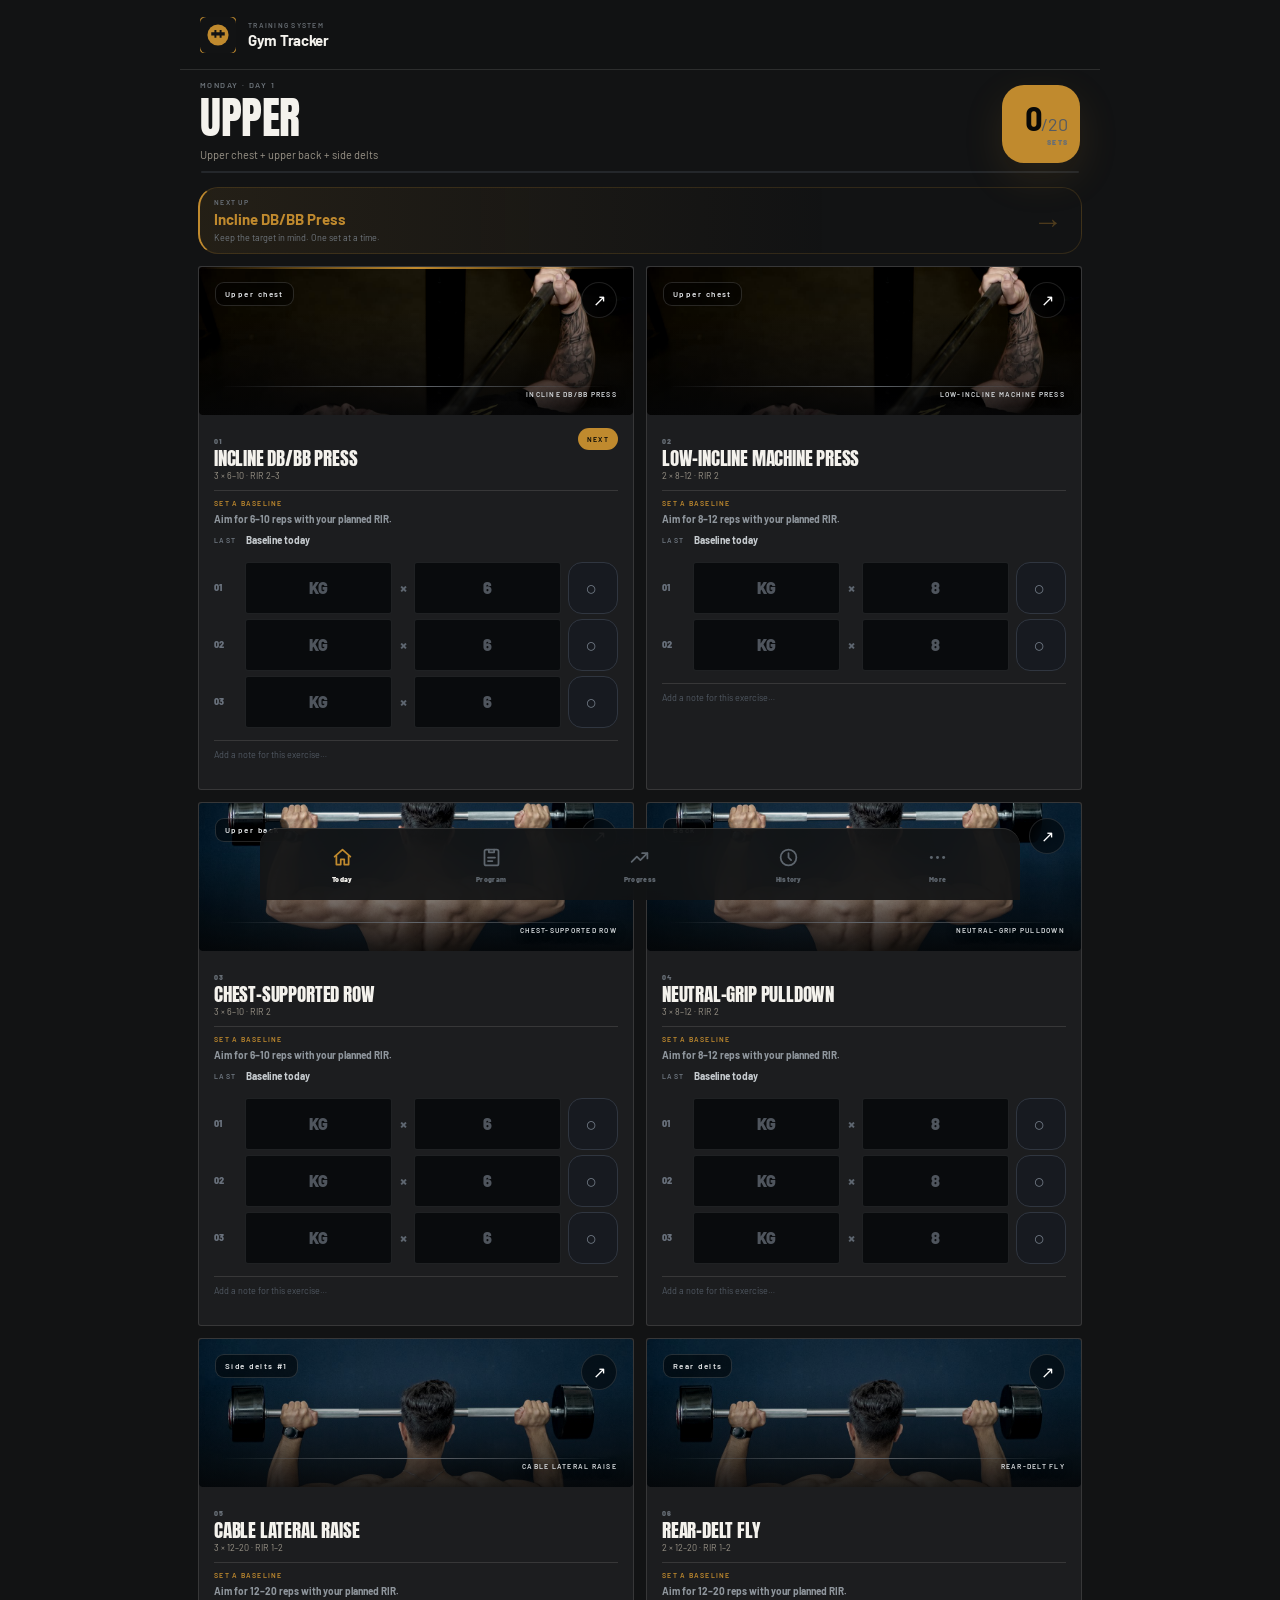
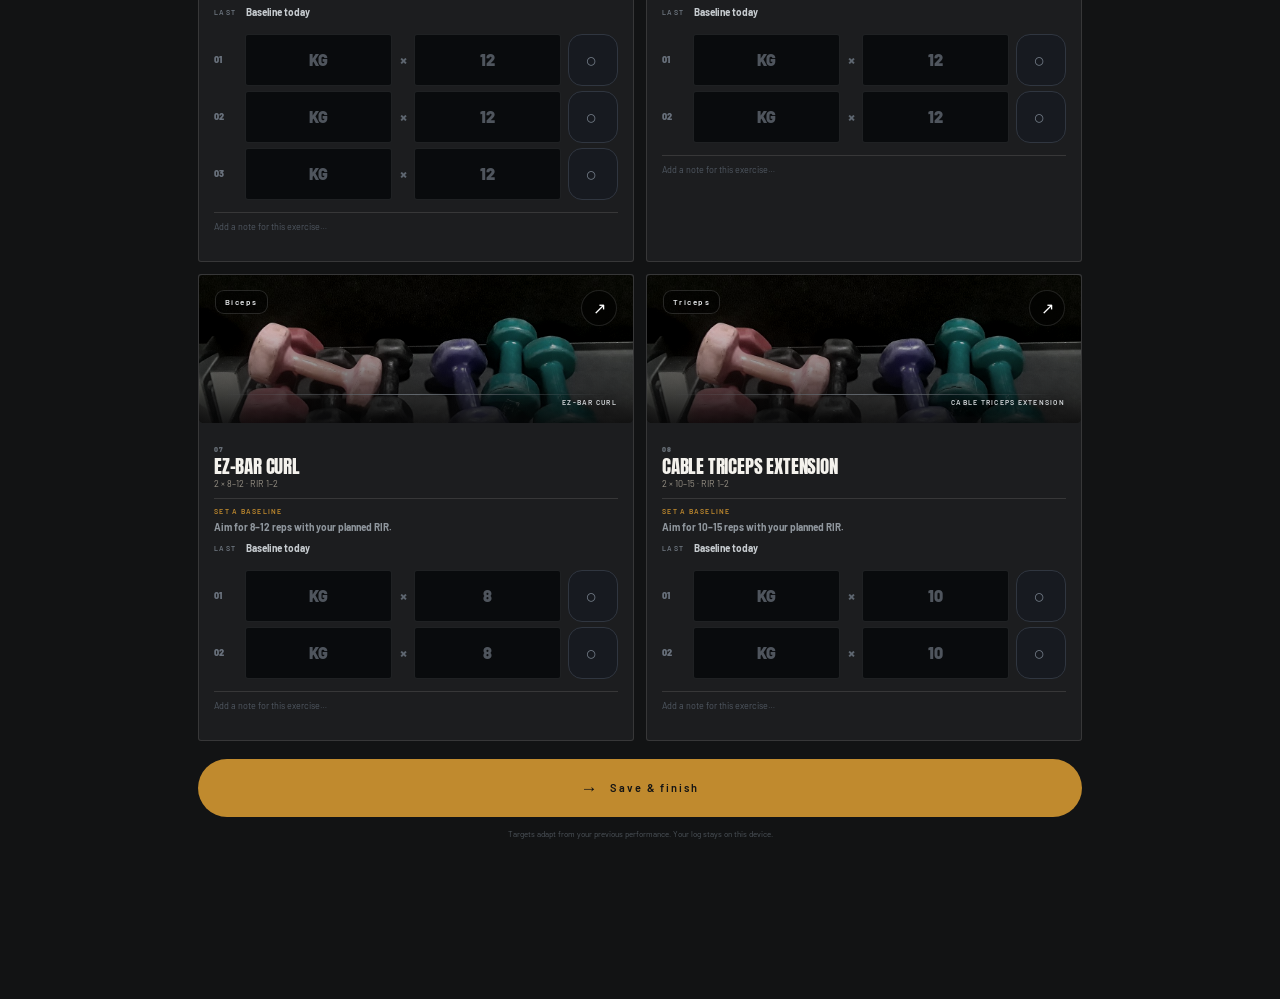
==== commit 59d6520b: "Adopt the Justin theme; add real training photography; compact/wide layout Installs the prepared des" ====
--- a/index.html
+++ b/index.html
@@ -3,7 +3,7 @@
 <head>
 <meta charset="utf-8">
 <meta name="viewport" content="width=device-width,initial-scale=1,viewport-fit=cover">
-<meta name="theme-color" content="#070809">
+<meta name="theme-color" content="#121314">
 <meta name="description" content="Offline-first hypertrophy training tracker with progression intelligence.">
 <meta name="apple-mobile-web-app-capable" content="yes">
 <meta name="mobile-web-app-capable" content="yes">
@@ -16,6 +16,7 @@
 <link rel="stylesheet" href="css/style.css">
 <link rel="stylesheet" href="css/v43.css">
 <link rel="stylesheet" href="css/v5.css">
+<link rel="stylesheet" href="css/justin-theme.css">
 <title>Gym Tracker</title>
 </head>
 <body>
--- a/css/style.css
+++ b/css/style.css
@@ -1 +1 @@
-:root{--bg:#090a0c;--panel:#111316;--panel2:#17191d;--line:#292c31;--text:#f4f5f2;--muted:#858a91;--soft:#b2b6bb;--accent:#3D6BFF;--accent2:#2E56E0;--nav:rgba(13,14,17,.92);--danger:#ff7e7e;--shadow:0 18px 60px rgba(0,0,0,.28)}*{box-sizing:border-box}html{background:var(--bg)}body{margin:0;min-height:100vh;background:radial-gradient(circle at 85% -10%,rgba(61,107,255,.08),transparent 30%),linear-gradient(180deg,#090a0c,#0d0f12 52%,#090a0c);color:var(--text);font-family:Inter,ui-sans-serif,system-ui,-apple-system,BlinkMacSystemFont,"Segoe UI",sans-serif;padding-bottom:92px}button,input{font:inherit}button{cursor:pointer}.hidden{display:none!important}.topbar{height:72px;position:sticky;top:0;z-index:40;display:flex;align-items:center;justify-content:space-between;padding:12px 18px;background:rgba(9,10,12,.78);backdrop-filter:blur(22px);border-bottom:1px solid rgba(255,255,255,.055)}.brand{display:flex;gap:11px;align-items:center}.brand-mark{width:34px;height:34px;border-radius:11px;background:var(--accent);color:#0a0c08;display:grid;place-items:center;font-weight:950;font-size:18px;box-shadow:0 8px 28px rgba(61,107,255,.16)}.brand small{display:block;font-size:8px;letter-spacing:.19em;font-weight:900;color:#777d85}.brand h1{margin:2px 0 0;font-size:16px;letter-spacing:-.02em}.icon-btn{width:38px;height:38px;border:1px solid var(--line);border-radius:12px;background:var(--panel2);color:var(--text);font-size:20px}main{max-width:720px;margin:0 auto}.view{display:none;padding:24px 16px 34px}.view.active{display:block}.eyebrow,.section-label{font-size:9px;letter-spacing:.18em;font-weight:950;text-transform:uppercase;color:#777d85}.section-label{margin:28px 2px 10px}.page-head{padding:8px 2px 18px}.page-head h2{font-size:32px;line-height:1.02;letter-spacing:-.055em;margin:8px 0}.page-head p{margin:0;color:var(--muted);line-height:1.5;font-size:13px;max-width:520px}.workout-hero,.hero{border:1px solid #30343a;border-radius:27px;padding:21px;background:radial-gradient(circle at 92% 0,rgba(61,107,255,.13),transparent 34%),linear-gradient(145deg,#171a1d,#101215);box-shadow:var(--shadow);margin-bottom:18px}.hero-top{display:flex;justify-content:space-between;gap:18px}.workout-hero h2,.hero h2{font-size:31px;line-height:1;letter-spacing:-.055em;margin:8px 0}.workout-hero p,.hero p{margin:0;color:#9ba0a6;font-size:12px;line-height:1.45;max-width:430px}.hero-count{min-width:72px;text-align:right;padding-top:2px}.hero-count strong{font-size:29px;letter-spacing:-.05em}.hero-count span{color:#747a82;font-size:14px}.hero-count small{display:block;font-size:8px;letter-spacing:.14em;color:#6e747b;font-weight:900}.hero-progress{height:5px;background:#2b2e33;border-radius:99px;overflow:hidden;margin-top:23px}.hero-progress span{height:100%;display:block;background:var(--accent);border-radius:99px;transition:width .25s}.hero-meta{display:flex;justify-content:space-between;margin-top:8px;color:#777d84;font-size:9px;font-weight:800}.rest-hero{display:flex;justify-content:space-between;gap:20px;align-items:center}.hero-orb{width:72px;height:72px;border:1px solid #2a3560;border-radius:50%;display:grid;place-items:center;color:var(--accent);font-size:10px;font-weight:950;letter-spacing:.08em;background:#10142a}.recovery-card,.card{border:1px solid var(--line);background:rgba(17,19,22,.88);border-radius:20px;padding:17px}.recovery-card{display:flex;gap:14px;align-items:flex-start}.big-check{width:42px;height:42px;border-radius:14px;background:#182353;color:var(--accent);display:grid;place-items:center;font-weight:950;font-size:20px}.recovery-card h3{margin:1px 0 4px;font-size:16px}.recovery-card p{margin:0;color:var(--muted);font-size:12px;line-height:1.5}.exercise-card{border:1px solid #2a2d32;background:#111316;border-radius:23px;overflow:hidden;margin:13px 0;transition:.2s}.exercise-card.is-next{border-color:#4a5c2d;box-shadow:0 12px 40px rgba(0,0,0,.22)}.exercise-visual{height:74px;position:relative;overflow:hidden;background:linear-gradient(105deg,#181b1f,#0f1114);display:flex;align-items:flex-end;padding:12px 15px}.exercise-visual:before{content:"";position:absolute;width:130px;height:130px;border-radius:50%;right:-25px;top:-75px;background:rgba(61,107,255,.08)}.exercise-visual span{position:relative;font-size:8px;text-transform:uppercase;letter-spacing:.16em;font-weight:950;color:#8d949c}.visual-number{position:absolute;left:14px;top:8px;font-size:40px;font-weight:950;color:rgba(255,255,255,.055);letter-spacing:-.08em}.visual-lines{position:absolute;right:19px;bottom:14px;display:flex;gap:4px;align-items:end}.visual-lines i{display:block;width:3px;background:var(--accent);opacity:.65;border-radius:99px}.visual-lines i:nth-child(1){height:12px}.visual-lines i:nth-child(2){height:21px}.visual-lines i:nth-child(3){height:32px}.exercise-content{padding:15px}.exercise-heading{display:flex;justify-content:space-between;gap:10px;align-items:flex-start}.exercise-heading h3{font-size:16px;line-height:1.18;margin:0;font-weight:900;letter-spacing:-.025em}.exercise-heading p{margin:5px 0 0;color:#777e86;font-size:10px}.exercise-heading b{color:#454a50}.next-badge{font-size:8px;font-weight:950;letter-spacing:.12em;color:#11140c;background:var(--accent);padding:6px 7px;border-radius:8px}.last-box{margin-top:13px;border:1px solid #292d33;background:#0c0e11;border-radius:13px;padding:9px 11px;display:flex;justify-content:space-between;align-items:center}.last-box small{display:block;font-size:7px;letter-spacing:.14em;color:#6f757c;font-weight:900}.last-box strong{display:block;font-size:12px;margin-top:2px}.last-box>span{color:var(--accent);font-size:15px}.muted-box strong{color:#70767d;font-weight:700}.set-header,.set-row{display:grid;grid-template-columns:30px 1fr 1fr 42px;gap:7px;align-items:center}.set-header{margin:15px 0 5px;color:#666c73;font-size:7px;font-weight:950;letter-spacing:.13em;text-align:center}.set-header span:nth-child(1){text-align:left}.set-row{padding:5px 0}.set-row.checked .set-index{color:var(--accent)}.set-index{font-size:10px;color:#6e747b;font-weight:900}.input{width:100%;background:#0b0d0f;color:var(--text);border:1px solid #30343a;border-radius:11px;padding:11px 10px;outline:none;font-size:13px;min-height:42px}.input:focus{border-color:#5578ea;box-shadow:0 0 0 2px rgba(61,107,255,.08)}.input::placeholder{color:#4f555d}.done{height:42px;border:1px solid #30343a;background:#171a1e;color:#626a72;border-radius:11px;font-weight:950;font-size:17px}.done.checked{background:var(--accent);border-color:var(--accent);color:#0b0d08}.finish-btn{width:100%;min-height:52px;border:0;border-radius:15px;background:var(--accent);color:#0b0e08;font-weight:950;font-size:13px;box-shadow:0 12px 32px rgba(61,107,255,.12);display:flex;align-items:center;justify-content:center;gap:10px;margin-top:18px}.finish-btn span{font-size:17px}.ghost,.secondary{border:1px solid #30343a;background:#15181c;color:#e5e7e3;border-radius:13px;font-weight:800}.ghost{padding:13px 16px}.wide{width:100%;margin-top:10px}.session-note{text-align:center;color:#5e646b;font-size:9px;line-height:1.5;margin:12px 20px}.timer{position:sticky;bottom:88px;z-index:15;display:grid;grid-template-columns:64px 1fr auto;gap:11px;align-items:center;background:rgba(14,17,28,.97);border:1px solid #2a3560;border-radius:18px;padding:9px 10px;margin:0 0 13px;box-shadow:0 15px 45px rgba(0,0,0,.38);backdrop-filter:blur(16px)}.timer-ring{width:56px;height:56px;border:2px solid #4a5a9a;border-radius:50%;display:grid;place-items:center;align-content:center}.timer-ring strong{color:var(--accent);font-size:14px;line-height:1}.timer-ring small{font-size:6px;letter-spacing:.14em;color:#6d78a5;font-weight:950;margin-top:2px}.timer>b,.timer>div:nth-child(2)>b{display:block;font-size:11px}.timer>div:nth-child(2)>span{display:block;color:#7f86a8;font-size:9px;margin-top:2px}.timer-actions{display:flex;gap:4px}.timer-actions button{border:1px solid #2a3350;background:#181f38;color:#b0b9e8;border-radius:9px;padding:7px 7px;font-size:8px;font-weight:850}.completion{border:1px solid #3b4b28;border-radius:27px;padding:28px 22px;background:radial-gradient(circle at 50% 0,rgba(61,107,255,.16),transparent 40%),linear-gradient(145deg,#151b12,#101215);text-align:center;box-shadow:var(--shadow)}.completion-mark{width:64px;height:64px;border-radius:50%;display:grid;place-items:center;margin:0 auto 18px;background:var(--accent);color:#0b0e08;font-size:29px;font-weight:950}.completion h2{font-size:34px;letter-spacing:-.06em;margin:7px 0}.completion p{font-size:12px;color:#92989e;line-height:1.5;margin:0 auto;max-width:390px}.completion-stats{display:grid;grid-template-columns:repeat(3,1fr);margin-top:24px;border-top:1px solid #30382a;padding-top:18px}.completion-stats div{display:flex;flex-direction:column}.completion-stats strong{font-size:22px}.completion-stats span{font-size:8px;color:#707871;text-transform:uppercase;letter-spacing:.1em;font-weight:900}.week-strip{display:grid;grid-template-columns:repeat(7,1fr);gap:5px;margin:0 0 15px}.day-chip{border:1px solid #292d32;background:#111316;color:#70767d;border-radius:12px;padding:8px 3px;min-height:52px}.day-chip b{display:block;color:#9ca1a6;font-size:11px}.day-chip span{display:block;font-size:6px;font-weight:900;text-transform:uppercase;letter-spacing:.04em;margin-top:4px;white-space:nowrap;overflow:hidden}.day-chip.active{border-color:#596e34;background:#1a2114;color:var(--accent)}.day-chip.active b{color:var(--accent)}.program-feature{border:1px solid #30343a;background:#111316;border-radius:23px;overflow:hidden;box-shadow:var(--shadow)}.program-feature-top{padding:19px;display:flex;justify-content:space-between;gap:14px;align-items:flex-start;background:linear-gradient(145deg,#171a1d,#101215)}.program-feature h3{font-size:21px;letter-spacing:-.04em;margin:6px 0 4px}.program-feature p{color:#7e858c;font-size:10px;margin:0;line-height:1.45}.start-btn{border:0;background:var(--accent);color:#0b0e08;border-radius:11px;padding:10px 12px;font-size:10px;font-weight:950;white-space:nowrap}.program-exercise{display:grid;grid-template-columns:30px 1fr auto;gap:10px;align-items:center;padding:12px 15px;border-top:1px solid #24282d}.program-num{font-size:9px;color:#555b62;font-weight:950}.program-exercise strong{display:block;font-size:11px}.program-exercise small{display:block;color:#626971;font-size:8px;margin-top:3px}.program-exercise>span{font-size:9px;color:#737a81;white-space:nowrap}.volume-card,.focus-card,.chart-card,.checkin-card,.list-card,.settings-card,.tip-card{border:1px solid var(--line);background:#111316;border-radius:20px;padding:15px}.volume-row{margin:11px 0}.volume-row>div:first-child,.focus-head{display:flex;justify-content:space-between;align-items:center}.volume-row span{font-size:10px;color:#9da2a8}.volume-row b{font-size:10px;color:var(--accent)}.mini-bar,.focus-grid i{display:block;height:5px;background:#24282d;border-radius:99px;overflow:hidden;margin-top:7px}.mini-bar i{display:block;height:100%;background:var(--accent);border-radius:99px}.metric-grid{display:grid;grid-template-columns:1.4fr 1fr 1fr;gap:7px}.metric-card{border:1px solid #292d32;background:#111316;border-radius:18px;padding:14px;min-height:102px}.metric-card.featured{background:linear-gradient(145deg,#131a2e,#111316);border-color:#2a3a6f}.metric-card small{display:block;color:#686f76;font-size:7px;letter-spacing:.14em;font-weight:950}.metric-card strong{display:block;font-size:25px;letter-spacing:-.05em;margin:11px 0 4px}.metric-card strong em{font-style:normal;font-size:10px;color:#727980;margin-left:3px}.metric-card span{display:block;color:#71777e;font-size:8px;line-height:1.35}.chart-card{height:190px;padding:18px;display:flex;flex-direction:column;justify-content:flex-end}.spark{width:100%;height:135px;color:var(--accent);overflow:visible}.chart-labels{display:flex;justify-content:space-between;font-size:8px;color:#656c73}.chart-labels b{color:var(--accent)}.chart-empty{height:135px;display:grid;place-items:center;text-align:center;color:#5f656c;font-size:10px}.focus-head span{font-size:10px;color:#8e959c}.focus-head strong{font-size:22px}.focus-grid{display:grid;grid-template-columns:1fr 1fr;gap:15px 20px;margin-top:16px}.focus-grid>div>span{font-size:9px;color:#7e858c}.focus-grid>div>b{float:right;font-size:9px;color:#c0c5ca}.focus-grid i{clear:both}.focus-grid u{display:block;height:100%;background:var(--accent);border-radius:99px;text-decoration:none}.grid{display:grid;grid-template-columns:1fr 1fr;gap:9px}.field label{display:block;color:#70767d;font-size:7px;font-weight:950;letter-spacing:.1em;text-transform:uppercase;margin:0 0 5px}.field .input{font-size:11px}.checkin-card .finish-btn{margin-top:13px}.history-row{display:flex;justify-content:space-between;gap:10px;padding:12px 0;border-bottom:1px solid #25292e}.history-row:last-child{border-bottom:0}.history-row strong{display:block;font-size:10px}.history-row small{display:block;color:#656c73;font-size:8px;margin-top:3px}.history-row>b{font-size:11px}.history-stack{display:flex;flex-direction:column;gap:9px}.history-card{border:1px solid #2b2f34;background:#111316;border-radius:18px;padding:14px;display:grid;grid-template-columns:48px 1fr 16px;gap:12px;align-items:center}.history-date span{display:block;font-size:7px;color:#777d84;transform:rotate(-90deg) translate(-13px,-3px);width:45px}.history-date b{display:block;font-size:15px;color:#3f454b}.history-card h3{font-size:13px;margin:0 0 3px}.history-card p{margin:0;color:#676e76;font-size:9px}.history-arrow{color:#666d75;font-size:20px}.empty-panel{border:1px dashed #35393e;border-radius:22px;padding:34px 22px;text-align:center}.empty-panel>div{font-size:30px;color:#5d646b}.empty-panel h3{margin:12px 0 5px}.empty-panel p{font-size:11px;color:#737a81;line-height:1.5;margin:0 0 15px}.settings-card{padding:0}.setting-row{padding:15px;display:flex;justify-content:space-between;gap:14px;align-items:center;border-bottom:1px solid #25292e}.setting-row:last-child{border-bottom:0}.setting-row strong{display:block;font-size:11px}.setting-row small{display:block;color:#666d74;font-size:8px;margin-top:4px}.secondary{padding:9px 11px;font-size:9px}.danger-row strong,.danger{color:#ff8a8a}.tip-card{margin-top:12px;background:linear-gradient(145deg,#171b15,#111316)}.tip-card h3{margin:8px 0 5px}.tip-card p{font-size:10px;color:#858c83;line-height:1.7;margin:0}.version{text-align:center;color:#454b51;font-size:7px;letter-spacing:.16em;font-weight:900;margin:24px 0}.pill{display:inline-flex;padding:7px 9px;border-radius:99px;background:#182353;border:1px solid #2e3f7a;color:#b9c8f5;font-size:8px;font-weight:950}.bottom-nav{position:fixed;left:0;right:0;bottom:0;height:78px;padding-bottom:env(safe-area-inset-bottom);z-index:50;display:flex;justify-content:space-around;background:var(--nav);backdrop-filter:blur(22px);border-top:1px solid rgba(255,255,255,.06)}.bottom-nav button{border:0;background:none;color:#626970;min-width:58px;display:flex;flex-direction:column;align-items:center;justify-content:center;gap:5px}.bottom-nav button span{font-size:18px;line-height:1;font-weight:800}.bottom-nav button small{font-size:7px;font-weight:950;letter-spacing:.04em}.bottom-nav button.active{color:var(--accent)}#toast{position:fixed;left:50%;bottom:94px;transform:translateX(-50%) translateY(8px);z-index:100;background:#f3f5ef;color:#0b0e08;border-radius:99px;padding:10px 15px;font-size:10px;font-weight:950;opacity:0;pointer-events:none;transition:.2s;white-space:nowrap;box-shadow:0 10px 30px rgba(0,0,0,.3)}#toast.show{opacity:1;transform:translateX(-50%) translateY(0)}#modal{position:fixed;inset:0;background:rgba(0,0,0,.75);z-index:80;display:flex;align-items:flex-end}#modalbox{width:100%;max-height:88vh;overflow:auto;background:#15171b;border:1px solid #30343a;border-radius:22px 22px 0 0;padding:20px;position:relative}.modal-close{position:absolute;right:12px;top:8px;border:0;background:transparent;color:#d8dbd8;font-size:28px}.empty{color:#646b72;text-align:center;padding:20px;font-size:10px}@media(min-width:700px){main{max-width:760px}.view{padding-left:20px;padding-right:20px}.bottom-nav{left:50%;right:auto;transform:translateX(-50%);width:min(760px,100%);border-radius:18px 18px 0 0}#modal{align-items:center}#modalbox{max-width:520px;border-radius:22px}.exercise-card:hover{transform:translateY(-1px);border-color:#383d44}}
+:root{--bg:#090a0c;--panel:#111316;--panel2:#17191d;--line:#292c31;--text:#f4f5f2;--muted:#858a91;--soft:#b2b6bb;--accent:#3D6BFF;--accent2:#2E56E0;--nav:rgba(13,14,17,.92);--danger:#ff7e7e;--shadow:0 18px 60px rgba(0,0,0,.28)}*{box-sizing:border-box}html{background:var(--bg)}body{margin:0;min-height:100vh;background:radial-gradient(circle at 85% -10%,rgba(192,138,46,.08),transparent 30%),linear-gradient(180deg,#090a0c,#0d0f12 52%,#090a0c);color:var(--text);font-family:Inter,ui-sans-serif,system-ui,-apple-system,BlinkMacSystemFont,"Segoe UI",sans-serif;padding-bottom:92px}button,input{font:inherit}button{cursor:pointer}.hidden{display:none!important}.topbar{height:72px;position:sticky;top:0;z-index:40;display:flex;align-items:center;justify-content:space-between;padding:12px 18px;background:rgba(9,10,12,.78);backdrop-filter:blur(22px);border-bottom:1px solid rgba(255,255,255,.055)}.brand{display:flex;gap:11px;align-items:center}.brand-mark{width:34px;height:34px;border-radius:11px;background:var(--accent);color:#0a0c08;display:grid;place-items:center;font-weight:950;font-size:18px;box-shadow:0 8px 28px rgba(192,138,46,.16)}.brand small{display:block;font-size:8px;letter-spacing:.19em;font-weight:900;color:#777d85}.brand h1{margin:2px 0 0;font-size:16px;letter-spacing:-.02em}.icon-btn{width:38px;height:38px;border:1px solid var(--line);border-radius:12px;background:var(--panel2);color:var(--text);font-size:20px}main{max-width:720px;margin:0 auto}.view{display:none;padding:24px 16px 34px}.view.active{display:block}.eyebrow,.section-label{font-size:9px;letter-spacing:.18em;font-weight:950;text-transform:uppercase;color:#777d85}.section-label{margin:28px 2px 10px}.page-head{padding:8px 2px 18px}.page-head h2{font-size:32px;line-height:1.02;letter-spacing:-.055em;margin:8px 0}.page-head p{margin:0;color:var(--muted);line-height:1.5;font-size:13px;max-width:520px}.workout-hero,.hero{border:1px solid #30343a;border-radius:27px;padding:21px;background:radial-gradient(circle at 92% 0,rgba(192,138,46,.13),transparent 34%),linear-gradient(145deg,#171a1d,#101215);box-shadow:var(--shadow);margin-bottom:18px}.hero-top{display:flex;justify-content:space-between;gap:18px}.workout-hero h2,.hero h2{font-size:31px;line-height:1;letter-spacing:-.055em;margin:8px 0}.workout-hero p,.hero p{margin:0;color:#9ba0a6;font-size:12px;line-height:1.45;max-width:430px}.hero-count{min-width:72px;text-align:right;padding-top:2px}.hero-count strong{font-size:29px;letter-spacing:-.05em}.hero-count span{color:#747a82;font-size:14px}.hero-count small{display:block;font-size:8px;letter-spacing:.14em;color:#6e747b;font-weight:900}.hero-progress{height:5px;background:#2b2e33;border-radius:99px;overflow:hidden;margin-top:23px}.hero-progress span{height:100%;display:block;background:var(--accent);border-radius:99px;transition:width .25s}.hero-meta{display:flex;justify-content:space-between;margin-top:8px;color:#777d84;font-size:9px;font-weight:800}.rest-hero{display:flex;justify-content:space-between;gap:20px;align-items:center}.hero-orb{width:72px;height:72px;border:1px solid #2a3560;border-radius:50%;display:grid;place-items:center;color:var(--accent);font-size:10px;font-weight:950;letter-spacing:.08em;background:#10142a}.recovery-card,.card{border:1px solid var(--line);background:rgba(17,19,22,.88);border-radius:20px;padding:17px}.recovery-card{display:flex;gap:14px;align-items:flex-start}.big-check{width:42px;height:42px;border-radius:14px;background:#182353;color:var(--accent);display:grid;place-items:center;font-weight:950;font-size:20px}.recovery-card h3{margin:1px 0 4px;font-size:16px}.recovery-card p{margin:0;color:var(--muted);font-size:12px;line-height:1.5}.exercise-card{border:1px solid #2a2d32;background:#111316;border-radius:23px;overflow:hidden;margin:13px 0;transition:.2s}.exercise-card.is-next{border-color:#4a5c2d;box-shadow:0 12px 40px rgba(0,0,0,.22)}.exercise-visual{height:74px;position:relative;overflow:hidden;background:linear-gradient(105deg,#181b1f,#0f1114);display:flex;align-items:flex-end;padding:12px 15px}.exercise-visual:before{content:"";position:absolute;width:130px;height:130px;border-radius:50%;right:-25px;top:-75px;background:rgba(192,138,46,.08)}.exercise-visual span{position:relative;font-size:8px;text-transform:uppercase;letter-spacing:.16em;font-weight:950;color:#8d949c}.visual-number{position:absolute;left:14px;top:8px;font-size:40px;font-weight:950;color:rgba(255,255,255,.055);letter-spacing:-.08em}.visual-lines{position:absolute;right:19px;bottom:14px;display:flex;gap:4px;align-items:end}.visual-lines i{display:block;width:3px;background:var(--accent);opacity:.65;border-radius:99px}.visual-lines i:nth-child(1){height:12px}.visual-lines i:nth-child(2){height:21px}.visual-lines i:nth-child(3){height:32px}.exercise-content{padding:15px}.exercise-heading{display:flex;justify-content:space-between;gap:10px;align-items:flex-start}.exercise-heading h3{font-size:16px;line-height:1.18;margin:0;font-weight:900;letter-spacing:-.025em}.exercise-heading p{margin:5px 0 0;color:#777e86;font-size:10px}.exercise-heading b{color:#454a50}.next-badge{font-size:8px;font-weight:950;letter-spacing:.12em;color:#11140c;background:var(--accent);padding:6px 7px;border-radius:8px}.last-box{margin-top:13px;border:1px solid #292d33;background:#0c0e11;border-radius:13px;padding:9px 11px;display:flex;justify-content:space-between;align-items:center}.last-box small{display:block;font-size:7px;letter-spacing:.14em;color:#6f757c;font-weight:900}.last-box strong{display:block;font-size:12px;margin-top:2px}.last-box>span{color:var(--accent);font-size:15px}.muted-box strong{color:#70767d;font-weight:700}.set-header,.set-row{display:grid;grid-template-columns:30px 1fr 1fr 42px;gap:7px;align-items:center}.set-header{margin:15px 0 5px;color:#666c73;font-size:7px;font-weight:950;letter-spacing:.13em;text-align:center}.set-header span:nth-child(1){text-align:left}.set-row{padding:5px 0}.set-row.checked .set-index{color:var(--accent)}.set-index{font-size:10px;color:#6e747b;font-weight:900}.input{width:100%;background:#0b0d0f;color:var(--text);border:1px solid #30343a;border-radius:11px;padding:11px 10px;outline:none;font-size:13px;min-height:42px}.input:focus{border-color:#5578ea;box-shadow:0 0 0 2px rgba(192,138,46,.08)}.input::placeholder{color:#4f555d}.done{height:42px;border:1px solid #30343a;background:#171a1e;color:#626a72;border-radius:11px;font-weight:950;font-size:17px}.done.checked{background:var(--accent);border-color:var(--accent);color:#0b0d08}.finish-btn{width:100%;min-height:52px;border:0;border-radius:15px;background:var(--accent);color:#0b0e08;font-weight:950;font-size:13px;box-shadow:0 12px 32px rgba(192,138,46,.12);display:flex;align-items:center;justify-content:center;gap:10px;margin-top:18px}.finish-btn span{font-size:17px}.ghost,.secondary{border:1px solid #30343a;background:#15181c;color:#e5e7e3;border-radius:13px;font-weight:800}.ghost{padding:13px 16px}.wide{width:100%;margin-top:10px}.session-note{text-align:center;color:#5e646b;font-size:9px;line-height:1.5;margin:12px 20px}.timer{position:sticky;bottom:88px;z-index:15;display:grid;grid-template-columns:64px 1fr auto;gap:11px;align-items:center;background:rgba(14,17,28,.97);border:1px solid #2a3560;border-radius:18px;padding:9px 10px;margin:0 0 13px;box-shadow:0 15px 45px rgba(0,0,0,.38);backdrop-filter:blur(16px)}.timer-ring{width:56px;height:56px;border:2px solid #4a5a9a;border-radius:50%;display:grid;place-items:center;align-content:center}.timer-ring strong{color:var(--accent);font-size:14px;line-height:1}.timer-ring small{font-size:6px;letter-spacing:.14em;color:#6d78a5;font-weight:950;margin-top:2px}.timer>b,.timer>div:nth-child(2)>b{display:block;font-size:11px}.timer>div:nth-child(2)>span{display:block;color:#7f86a8;font-size:9px;margin-top:2px}.timer-actions{display:flex;gap:4px}.timer-actions button{border:1px solid #2a3350;background:#181f38;color:#b0b9e8;border-radius:9px;padding:7px 7px;font-size:8px;font-weight:850}.completion{border:1px solid #3b4b28;border-radius:27px;padding:28px 22px;background:radial-gradient(circle at 50% 0,rgba(192,138,46,.16),transparent 40%),linear-gradient(145deg,#151b12,#101215);text-align:center;box-shadow:var(--shadow)}.completion-mark{width:64px;height:64px;border-radius:50%;display:grid;place-items:center;margin:0 auto 18px;background:var(--accent);color:#0b0e08;font-size:29px;font-weight:950}.completion h2{font-size:34px;letter-spacing:-.06em;margin:7px 0}.completion p{font-size:12px;color:#92989e;line-height:1.5;margin:0 auto;max-width:390px}.completion-stats{display:grid;grid-template-columns:repeat(3,1fr);margin-top:24px;border-top:1px solid #30382a;padding-top:18px}.completion-stats div{display:flex;flex-direction:column}.completion-stats strong{font-size:22px}.completion-stats span{font-size:8px;color:#707871;text-transform:uppercase;letter-spacing:.1em;font-weight:900}.week-strip{display:grid;grid-template-columns:repeat(7,1fr);gap:5px;margin:0 0 15px}.day-chip{border:1px solid #292d32;background:#111316;color:#70767d;border-radius:12px;padding:8px 3px;min-height:52px}.day-chip b{display:block;color:#9ca1a6;font-size:11px}.day-chip span{display:block;font-size:6px;font-weight:900;text-transform:uppercase;letter-spacing:.04em;margin-top:4px;white-space:nowrap;overflow:hidden}.day-chip.active{border-color:#596e34;background:#1a2114;color:var(--accent)}.day-chip.active b{color:var(--accent)}.program-feature{border:1px solid #30343a;background:#111316;border-radius:23px;overflow:hidden;box-shadow:var(--shadow)}.program-feature-top{padding:19px;display:flex;justify-content:space-between;gap:14px;align-items:flex-start;background:linear-gradient(145deg,#171a1d,#101215)}.program-feature h3{font-size:21px;letter-spacing:-.04em;margin:6px 0 4px}.program-feature p{color:#7e858c;font-size:10px;margin:0;line-height:1.45}.start-btn{border:0;background:var(--accent);color:#0b0e08;border-radius:11px;padding:10px 12px;font-size:10px;font-weight:950;white-space:nowrap}.program-exercise{display:grid;grid-template-columns:30px 1fr auto;gap:10px;align-items:center;padding:12px 15px;border-top:1px solid #24282d}.program-num{font-size:9px;color:#555b62;font-weight:950}.program-exercise strong{display:block;font-size:11px}.program-exercise small{display:block;color:#626971;font-size:8px;margin-top:3px}.program-exercise>span{font-size:9px;color:#737a81;white-space:nowrap}.volume-card,.focus-card,.chart-card,.checkin-card,.list-card,.settings-card,.tip-card{border:1px solid var(--line);background:#111316;border-radius:20px;padding:15px}.volume-row{margin:11px 0}.volume-row>div:first-child,.focus-head{display:flex;justify-content:space-between;align-items:center}.volume-row span{font-size:10px;color:#9da2a8}.volume-row b{font-size:10px;color:var(--accent)}.mini-bar,.focus-grid i{display:block;height:5px;background:#24282d;border-radius:99px;overflow:hidden;margin-top:7px}.mini-bar i{display:block;height:100%;background:var(--accent);border-radius:99px}.metric-grid{display:grid;grid-template-columns:1.4fr 1fr 1fr;gap:7px}.metric-card{border:1px solid #292d32;background:#111316;border-radius:18px;padding:14px;min-height:102px}.metric-card.featured{background:linear-gradient(145deg,#131a2e,#111316);border-color:#2a3a6f}.metric-card small{display:block;color:#686f76;font-size:7px;letter-spacing:.14em;font-weight:950}.metric-card strong{display:block;font-size:25px;letter-spacing:-.05em;margin:11px 0 4px}.metric-card strong em{font-style:normal;font-size:10px;color:#727980;margin-left:3px}.metric-card span{display:block;color:#71777e;font-size:8px;line-height:1.35}.chart-card{height:190px;padding:18px;display:flex;flex-direction:column;justify-content:flex-end}.spark{width:100%;height:135px;color:var(--accent);overflow:visible}.chart-labels{display:flex;justify-content:space-between;font-size:8px;color:#656c73}.chart-labels b{color:var(--accent)}.chart-empty{height:135px;display:grid;place-items:center;text-align:center;color:#5f656c;font-size:10px}.focus-head span{font-size:10px;color:#8e959c}.focus-head strong{font-size:22px}.focus-grid{display:grid;grid-template-columns:1fr 1fr;gap:15px 20px;margin-top:16px}.focus-grid>div>span{font-size:9px;color:#7e858c}.focus-grid>div>b{float:right;font-size:9px;color:#c0c5ca}.focus-grid i{clear:both}.focus-grid u{display:block;height:100%;background:var(--accent);border-radius:99px;text-decoration:none}.grid{display:grid;grid-template-columns:1fr 1fr;gap:9px}.field label{display:block;color:#70767d;font-size:7px;font-weight:950;letter-spacing:.1em;text-transform:uppercase;margin:0 0 5px}.field .input{font-size:11px}.checkin-card .finish-btn{margin-top:13px}.history-row{display:flex;justify-content:space-between;gap:10px;padding:12px 0;border-bottom:1px solid #25292e}.history-row:last-child{border-bottom:0}.history-row strong{display:block;font-size:10px}.history-row small{display:block;color:#656c73;font-size:8px;margin-top:3px}.history-row>b{font-size:11px}.history-stack{display:flex;flex-direction:column;gap:9px}.history-card{border:1px solid #2b2f34;background:#111316;border-radius:18px;padding:14px;display:grid;grid-template-columns:48px 1fr 16px;gap:12px;align-items:center}.history-date span{display:block;font-size:7px;color:#777d84;transform:rotate(-90deg) translate(-13px,-3px);width:45px}.history-date b{display:block;font-size:15px;color:#3f454b}.history-card h3{font-size:13px;margin:0 0 3px}.history-card p{margin:0;color:#676e76;font-size:9px}.history-arrow{color:#666d75;font-size:20px}.empty-panel{border:1px dashed #35393e;border-radius:22px;padding:34px 22px;text-align:center}.empty-panel>div{font-size:30px;color:#5d646b}.empty-panel h3{margin:12px 0 5px}.empty-panel p{font-size:11px;color:#737a81;line-height:1.5;margin:0 0 15px}.settings-card{padding:0}.setting-row{padding:15px;display:flex;justify-content:space-between;gap:14px;align-items:center;border-bottom:1px solid #25292e}.setting-row:last-child{border-bottom:0}.setting-row strong{display:block;font-size:11px}.setting-row small{display:block;color:#666d74;font-size:8px;margin-top:4px}.secondary{padding:9px 11px;font-size:9px}.danger-row strong,.danger{color:#ff8a8a}.tip-card{margin-top:12px;background:linear-gradient(145deg,#171b15,#111316)}.tip-card h3{margin:8px 0 5px}.tip-card p{font-size:10px;color:#858c83;line-height:1.7;margin:0}.version{text-align:center;color:#454b51;font-size:7px;letter-spacing:.16em;font-weight:900;margin:24px 0}.pill{display:inline-flex;padding:7px 9px;border-radius:99px;background:#182353;border:1px solid #2e3f7a;color:#b9c8f5;font-size:8px;font-weight:950}.bottom-nav{position:fixed;left:0;right:0;bottom:0;height:78px;padding-bottom:env(safe-area-inset-bottom);z-index:50;display:flex;justify-content:space-around;background:var(--nav);backdrop-filter:blur(22px);border-top:1px solid rgba(255,255,255,.06)}.bottom-nav button{border:0;background:none;color:#626970;min-width:58px;display:flex;flex-direction:column;align-items:center;justify-content:center;gap:5px}.bottom-nav button span{font-size:18px;line-height:1;font-weight:800}.bottom-nav button small{font-size:7px;font-weight:950;letter-spacing:.04em}.bottom-nav button.active{color:var(--accent)}#toast{position:fixed;left:50%;bottom:94px;transform:translateX(-50%) translateY(8px);z-index:100;background:#f3f5ef;color:#0b0e08;border-radius:99px;padding:10px 15px;font-size:10px;font-weight:950;opacity:0;pointer-events:none;transition:.2s;white-space:nowrap;box-shadow:0 10px 30px rgba(0,0,0,.3)}#toast.show{opacity:1;transform:translateX(-50%) translateY(0)}#modal{position:fixed;inset:0;background:rgba(0,0,0,.75);z-index:80;display:flex;align-items:flex-end}#modalbox{width:100%;max-height:88vh;overflow:auto;background:#15171b;border:1px solid #30343a;border-radius:22px 22px 0 0;padding:20px;position:relative}.modal-close{position:absolute;right:12px;top:8px;border:0;background:transparent;color:#d8dbd8;font-size:28px}.empty{color:#646b72;text-align:center;padding:20px;font-size:10px}@media(min-width:700px){main{max-width:760px}.view{padding-left:20px;padding-right:20px}.bottom-nav{left:50%;right:auto;transform:translateX(-50%);width:min(760px,100%);border-radius:18px 18px 0 0}#modal{align-items:center}#modalbox{max-width:520px;border-radius:22px}.exercise-card:hover{transform:translateY(-1px);border-color:#383d44}}
--- a/css/v43.css
+++ b/css/v43.css
@@ -1,16 +1,16 @@
 :root{--bg:#090a0c;--panel:#111317;--panel2:#171a1f;--line:#282d34;--text:#f5f6f3;--muted:#8c939c;--soft:#c0c5cb;--accent:#3D6BFF;--accent2:#2E56E0;--warm:#d8c6a0;--shadow:0 24px 80px rgba(0,0,0,.38)}
-*{box-sizing:border-box}html{background:var(--bg)}body{background:radial-gradient(circle at 15% -5%,rgba(255,255,255,.055),transparent 25%),radial-gradient(circle at 90% 10%,rgba(61,107,255,.07),transparent 30%),#090a0c;color:var(--text)}button,input,textarea{font:inherit}button{cursor:pointer}.app-shell{max-width:920px;margin:auto}.topbar{height:70px!important;padding:10px 20px!important;background:rgba(9,10,12,.74)!important;border-bottom:1px solid rgba(255,255,255,.065)!important;backdrop-filter:blur(24px)}.brand{gap:12px}.brand-mark{width:36px;height:36px;border-radius:12px;background:var(--accent);color:#080a06;box-shadow:0 8px 30px rgba(61,107,255,.16)}.brand small{font-size:7px;letter-spacing:.22em}.brand h1{font-size:15px!important}.view{padding:0 18px 38px!important}.page-head,.today-intro{padding:34px 3px 20px}.page-head h2,.today-intro h2{font-size:clamp(38px,8vw,64px);line-height:.9;letter-spacing:-.07em;margin:8px 0 13px}.page-head p,.today-intro p{color:var(--muted);font-size:12px;line-height:1.55;max-width:570px}.eyebrow{font-size:9px;letter-spacing:.2em;font-weight:950;color:var(--accent)}
-.today-intro{align-items:flex-end}.session-score{background:var(--accent);color:#080908;border-radius:22px;min-width:78px;height:78px;padding:12px;box-shadow:0 14px 40px rgba(61,107,255,.13)}.session-score strong{font-size:29px}.progress-track{height:4px;background:#20242a;border-radius:99px;margin:0 3px 22px;overflow:hidden}.progress-track i{height:100%;background:var(--accent);box-shadow:0 0 18px rgba(61,107,255,.45)}
-.up-next{position:relative;overflow:hidden;background:linear-gradient(110deg,rgba(61,107,255,.12),rgba(61,107,255,.025));border:1px solid rgba(61,107,255,.18);border-radius:20px;padding:15px 17px;margin:0 0 15px}.up-next:after{content:'→';position:absolute;right:18px;top:50%;transform:translateY(-50%);font-size:30px;color:rgba(61,107,255,.35)}.up-next span,.smart-target span{display:block;color:var(--accent);font-size:8px;letter-spacing:.18em;font-weight:950}.up-next strong{display:block;margin:6px 0 2px;font-size:14px}.up-next small{color:var(--muted);font-size:10px}
-.neo-exercise{position:relative;background:#101216;border:1px solid #292e35;border-radius:28px;overflow:hidden;margin:16px 0;box-shadow:var(--shadow);transition:transform .18s,border-color .18s,box-shadow .18s}.neo-exercise.is-next{border-color:rgba(61,107,255,.45);box-shadow:0 22px 70px rgba(61,107,255,.075)}.neo-exercise.is-next:before{content:'';position:absolute;inset:0 0 auto;height:2px;background:linear-gradient(90deg,transparent,var(--accent),transparent);z-index:3}.exercise-cover{display:block;width:100%;padding:0;border:0;background:#0b0d10;text-align:left;position:relative}.exercise-art{height:190px!important;position:relative;overflow:hidden;background:linear-gradient(135deg,#202329,#090b0e)}.exercise-art:before{content:'';position:absolute;inset:0;background:radial-gradient(circle at 72% 24%,rgba(255,255,255,.12),transparent 18%),linear-gradient(115deg,transparent 35%,rgba(255,255,255,.045) 36%,transparent 52%),linear-gradient(180deg,rgba(0,0,0,.02),rgba(0,0,0,.55));z-index:1}.exercise-art:after{content:'';position:absolute;inset:0;opacity:.16;background-image:radial-gradient(rgba(255,255,255,.65) .5px,transparent .7px);background-size:4px 4px;mix-blend-mode:screen}.art-floor{position:absolute;left:5%;right:5%;bottom:28px;height:1px;background:linear-gradient(90deg,transparent,#60656b,transparent);z-index:2}.art-person{position:absolute;left:50%;top:52%;width:150px;height:125px;transform:translate(-50%,-50%);z-index:2;filter:drop-shadow(0 14px 20px rgba(0,0,0,.45))}.art-person i{position:absolute;width:27px;height:27px;border-radius:50%;background:linear-gradient(135deg,#d7d9d5,#676c70);left:63px;top:3px}.art-person b{position:absolute;width:21px;height:72px;background:linear-gradient(90deg,#d0d2cf,#565b60);border-radius:15px;left:67px;top:28px;transform:rotate(13deg)}.art-person em{position:absolute;width:125px;height:8px;background:linear-gradient(90deg,#4a5a8f,var(--accent),#4a5a8f);border-radius:99px;left:12px;top:46px;box-shadow:0 0 24px rgba(61,107,255,.18)}.exercise-art span{position:absolute;z-index:4;right:16px;bottom:15px;font-size:8px;letter-spacing:.16em;text-transform:uppercase;color:#d5d9dc;font-weight:950;text-shadow:0 2px 10px #000}.exercise-tag{position:absolute!important;left:15px!important;bottom:15px!important;z-index:4;background:rgba(0,0,0,.55)!important;border:1px solid rgba(255,255,255,.1);padding:6px 9px!important;border-radius:9px;color:#e5e7e9!important;font-size:8px!important;font-weight:900!important;letter-spacing:.1em}.open-detail{position:absolute;right:14px;top:14px;z-index:5;width:36px;height:36px;border:1px solid rgba(255,255,255,.12);border-radius:50%;background:rgba(0,0,0,.48);display:grid;place-items:center;color:#fff;backdrop-filter:blur(10px)}
-.neo-body{padding:19px 19px 20px}.neo-title{display:flex;justify-content:space-between;gap:12px}.exercise-num{color:#707781;font-size:9px;font-weight:950;letter-spacing:.18em}.neo-title h3{font-size:23px;letter-spacing:-.045em;margin:3px 0}.neo-title p{font-size:10px;color:#777f8a;margin:0}.next-pill{background:var(--accent);color:#070806;border-radius:99px;padding:7px 9px;font-size:8px;align-self:flex-start;letter-spacing:.08em}.smart-target{background:rgba(61,107,255,.055);border:1px solid rgba(61,107,255,.13);border-radius:15px;padding:11px 12px;margin:14px 0 0}.smart-target strong{display:block;margin-top:4px;color:#bfc6cd;font-size:10px;line-height:1.4}.last-line{display:flex;gap:10px;align-items:center;border-bottom:1px solid var(--line);padding:13px 0;margin-bottom:13px}.last-line span{font-size:7px;letter-spacing:.17em;color:#6f7781;font-weight:950}.last-line b{font-size:11px}.neo-set{display:grid;grid-template-columns:28px 1fr 10px 1fr 48px;gap:8px;align-items:center;margin:7px 0}.neo-set>span{font-size:9px;color:#69717c;font-weight:950}.neo-set .input{height:49px!important;background:#0a0c0f!important;border:1px solid #2d323a!important;border-radius:13px!important;text-align:center;font-size:16px!important;font-weight:850;color:var(--text)}.neo-set .input:focus{border-color:var(--accent)!important;box-shadow:0 0 0 2px rgba(61,107,255,.08);outline:none}.neo-set b{color:#5e6670;text-align:center}.done{height:49px;border:1px solid #303640;background:#171a20;color:#727b86;border-radius:13px;font-size:19px;font-weight:900}.done.is-done{background:var(--accent);color:#080908;border-color:var(--accent);box-shadow:0 8px 24px rgba(61,107,255,.12)}.exercise-note{width:100%;resize:none;min-height:40px;background:transparent;border:0;border-top:1px solid var(--line);margin-top:10px;padding:12px 0 0;color:#c9ced5;font-size:10px;outline:none}.exercise-note::placeholder{color:#505862}.finish-btn{min-height:56px!important;border-radius:16px!important;box-shadow:0 14px 35px rgba(61,107,255,.13)!important}.microcopy{text-align:center;color:#59616b;font-size:9px;padding:12px 25px 30px}
+*{box-sizing:border-box}html{background:var(--bg)}body{background:radial-gradient(circle at 15% -5%,rgba(255,255,255,.055),transparent 25%),radial-gradient(circle at 90% 10%,rgba(192,138,46,.07),transparent 30%),#090a0c;color:var(--text)}button,input,textarea{font:inherit}button{cursor:pointer}.app-shell{max-width:920px;margin:auto}.topbar{height:70px!important;padding:10px 20px!important;background:rgba(9,10,12,.74)!important;border-bottom:1px solid rgba(255,255,255,.065)!important;backdrop-filter:blur(24px)}.brand{gap:12px}.brand-mark{width:36px;height:36px;border-radius:12px;background:var(--accent);color:#080a06;box-shadow:0 8px 30px rgba(192,138,46,.16)}.brand small{font-size:7px;letter-spacing:.22em}.brand h1{font-size:15px!important}.view{padding:0 18px 38px!important}.page-head,.today-intro{padding:34px 3px 20px}.page-head h2,.today-intro h2{font-size:clamp(38px,8vw,64px);line-height:.9;letter-spacing:-.07em;margin:8px 0 13px}.page-head p,.today-intro p{color:var(--muted);font-size:12px;line-height:1.55;max-width:570px}.eyebrow{font-size:9px;letter-spacing:.2em;font-weight:950;color:var(--accent)}
+.today-intro{align-items:flex-end}.session-score{background:var(--accent);color:#080908;border-radius:22px;min-width:78px;height:78px;padding:12px;box-shadow:0 14px 40px rgba(192,138,46,.13)}.session-score strong{font-size:29px}.progress-track{height:4px;background:#20242a;border-radius:99px;margin:0 3px 22px;overflow:hidden}.progress-track i{height:100%;background:var(--accent);box-shadow:0 0 18px rgba(192,138,46,.45)}
+.up-next{position:relative;overflow:hidden;background:linear-gradient(110deg,rgba(192,138,46,.12),rgba(192,138,46,.025));border:1px solid rgba(192,138,46,.18);border-radius:20px;padding:15px 17px;margin:0 0 15px}.up-next:after{content:'→';position:absolute;right:18px;top:50%;transform:translateY(-50%);font-size:30px;color:rgba(192,138,46,.35)}.up-next span,.smart-target span{display:block;color:var(--accent);font-size:8px;letter-spacing:.18em;font-weight:950}.up-next strong{display:block;margin:6px 0 2px;font-size:14px}.up-next small{color:var(--muted);font-size:10px}
+.neo-exercise{position:relative;background:#101216;border:1px solid #292e35;border-radius:28px;overflow:hidden;margin:16px 0;box-shadow:var(--shadow);transition:transform .18s,border-color .18s,box-shadow .18s}.neo-exercise.is-next{border-color:rgba(192,138,46,.45);box-shadow:0 22px 70px rgba(192,138,46,.075)}.neo-exercise.is-next:before{content:'';position:absolute;inset:0 0 auto;height:2px;background:linear-gradient(90deg,transparent,var(--accent),transparent);z-index:3}.exercise-cover{display:block;width:100%;padding:0;border:0;background:#0b0d10;text-align:left;position:relative}.exercise-art{height:190px!important;position:relative;overflow:hidden;background:linear-gradient(135deg,#202329,#090b0e)}.exercise-art:before{content:'';position:absolute;inset:0;background:radial-gradient(circle at 72% 24%,rgba(255,255,255,.12),transparent 18%),linear-gradient(115deg,transparent 35%,rgba(255,255,255,.045) 36%,transparent 52%),linear-gradient(180deg,rgba(0,0,0,.02),rgba(0,0,0,.55));z-index:1}.exercise-art:after{content:'';position:absolute;inset:0;opacity:.16;background-image:radial-gradient(rgba(255,255,255,.65) .5px,transparent .7px);background-size:4px 4px;mix-blend-mode:screen}.art-floor{position:absolute;left:5%;right:5%;bottom:28px;height:1px;background:linear-gradient(90deg,transparent,#60656b,transparent);z-index:2}.art-person{position:absolute;left:50%;top:52%;width:150px;height:125px;transform:translate(-50%,-50%);z-index:2;filter:drop-shadow(0 14px 20px rgba(0,0,0,.45))}.art-person i{position:absolute;width:27px;height:27px;border-radius:50%;background:linear-gradient(135deg,#d7d9d5,#676c70);left:63px;top:3px}.art-person b{position:absolute;width:21px;height:72px;background:linear-gradient(90deg,#d0d2cf,#565b60);border-radius:15px;left:67px;top:28px;transform:rotate(13deg)}.art-person em{position:absolute;width:125px;height:8px;background:linear-gradient(90deg,#4a5a8f,var(--accent),#4a5a8f);border-radius:99px;left:12px;top:46px;box-shadow:0 0 24px rgba(192,138,46,.18)}.exercise-art span{position:absolute;z-index:4;right:16px;bottom:15px;font-size:8px;letter-spacing:.16em;text-transform:uppercase;color:#d5d9dc;font-weight:950;text-shadow:0 2px 10px #000}.exercise-tag{position:absolute!important;left:15px!important;bottom:15px!important;z-index:4;background:rgba(0,0,0,.55)!important;border:1px solid rgba(255,255,255,.1);padding:6px 9px!important;border-radius:9px;color:#e5e7e9!important;font-size:8px!important;font-weight:900!important;letter-spacing:.1em}.open-detail{position:absolute;right:14px;top:14px;z-index:5;width:36px;height:36px;border:1px solid rgba(255,255,255,.12);border-radius:50%;background:rgba(0,0,0,.48);display:grid;place-items:center;color:#fff;backdrop-filter:blur(10px)}
+.neo-body{padding:19px 19px 20px}.neo-title{display:flex;justify-content:space-between;gap:12px}.exercise-num{color:#707781;font-size:9px;font-weight:950;letter-spacing:.18em}.neo-title h3{font-size:23px;letter-spacing:-.045em;margin:3px 0}.neo-title p{font-size:10px;color:#777f8a;margin:0}.next-pill{background:var(--accent);color:#070806;border-radius:99px;padding:7px 9px;font-size:8px;align-self:flex-start;letter-spacing:.08em}.smart-target{background:rgba(192,138,46,.055);border:1px solid rgba(192,138,46,.13);border-radius:15px;padding:11px 12px;margin:14px 0 0}.smart-target strong{display:block;margin-top:4px;color:#bfc6cd;font-size:10px;line-height:1.4}.last-line{display:flex;gap:10px;align-items:center;border-bottom:1px solid var(--line);padding:13px 0;margin-bottom:13px}.last-line span{font-size:7px;letter-spacing:.17em;color:#6f7781;font-weight:950}.last-line b{font-size:11px}.neo-set{display:grid;grid-template-columns:28px 1fr 10px 1fr 48px;gap:8px;align-items:center;margin:7px 0}.neo-set>span{font-size:9px;color:#69717c;font-weight:950}.neo-set .input{height:49px!important;background:#0a0c0f!important;border:1px solid #2d323a!important;border-radius:13px!important;text-align:center;font-size:16px!important;font-weight:850;color:var(--text)}.neo-set .input:focus{border-color:var(--accent)!important;box-shadow:0 0 0 2px rgba(192,138,46,.08);outline:none}.neo-set b{color:#5e6670;text-align:center}.done{height:49px;border:1px solid #303640;background:#171a20;color:#727b86;border-radius:13px;font-size:19px;font-weight:900}.done.is-done{background:var(--accent);color:#080908;border-color:var(--accent);box-shadow:0 8px 24px rgba(192,138,46,.12)}.exercise-note{width:100%;resize:none;min-height:40px;background:transparent;border:0;border-top:1px solid var(--line);margin-top:10px;padding:12px 0 0;color:#c9ced5;font-size:10px;outline:none}.exercise-note::placeholder{color:#505862}.finish-btn{min-height:56px!important;border-radius:16px!important;box-shadow:0 14px 35px rgba(192,138,46,.13)!important}.microcopy{text-align:center;color:#59616b;font-size:9px;padding:12px 25px 30px}
 /* Program: editorial tiles */
-.day-rail{display:flex;gap:8px;overflow:auto;padding:4px 0 18px;scrollbar-width:none}.day-chip{min-width:76px;background:#101318;border:1px solid #292e35;color:#8b939e;border-radius:17px;padding:10px 8px}.day-chip.active{background:var(--accent);color:#080908;border-color:var(--accent);box-shadow:0 10px 28px rgba(61,107,255,.12)}.program-hero{position:relative;min-height:190px;display:flex;align-items:flex-end;justify-content:space-between;gap:15px;background:radial-gradient(circle at 78% 20%,rgba(61,107,255,.12),transparent 25%),linear-gradient(135deg,#1a1e23,#0b0d10);border:1px solid #2b3037;border-radius:28px;padding:22px;margin:4px 0 15px;overflow:hidden}.program-hero:after{content:'TRAIN';position:absolute;right:-12px;bottom:-30px;font-size:110px;font-weight:950;letter-spacing:-.1em;color:rgba(255,255,255,.025);pointer-events:none}.program-hero h3{font-size:30px;letter-spacing:-.06em;margin:6px 0}.program-hero p{font-size:10px;color:var(--muted);margin:0;max-width:430px}.start-btn{position:relative;z-index:2;border:0;background:var(--accent);color:#080908;border-radius:12px;padding:11px 13px;font-size:10px;font-weight:950}.program-tile{width:100%;display:grid;grid-template-columns:34px 112px 1fr 20px;align-items:center;gap:13px;background:#111419;border:1px solid #292e35;color:var(--text);border-radius:22px;padding:9px;margin:9px 0;text-align:left;overflow:hidden}.program-tile .exercise-art{height:78px!important;border-radius:14px}.program-tile .exercise-art span,.program-tile .open-detail{display:none}.program-tile strong,.program-tile small,.program-tile em{display:block}.program-tile strong{font-size:13px}.program-tile small,.program-tile em{font-size:8px;color:#747d88;margin-top:4px;font-style:normal}.program-tile em{color:#a7b0ba}.tile-number{font-size:9px;color:#626a76;font-weight:950}.program-tile>b{font-size:25px;color:#59616b}
+.day-rail{display:flex;gap:8px;overflow:auto;padding:4px 0 18px;scrollbar-width:none}.day-chip{min-width:76px;background:#101318;border:1px solid #292e35;color:#8b939e;border-radius:17px;padding:10px 8px}.day-chip.active{background:var(--accent);color:#080908;border-color:var(--accent);box-shadow:0 10px 28px rgba(192,138,46,.12)}.program-hero{position:relative;min-height:190px;display:flex;align-items:flex-end;justify-content:space-between;gap:15px;background:radial-gradient(circle at 78% 20%,rgba(192,138,46,.12),transparent 25%),linear-gradient(135deg,#1a1e23,#0b0d10);border:1px solid #2b3037;border-radius:28px;padding:22px;margin:4px 0 15px;overflow:hidden}.program-hero:after{content:'TRAIN';position:absolute;right:-12px;bottom:-30px;font-size:110px;font-weight:950;letter-spacing:-.1em;color:rgba(255,255,255,.025);pointer-events:none}.program-hero h3{font-size:30px;letter-spacing:-.06em;margin:6px 0}.program-hero p{font-size:10px;color:var(--muted);margin:0;max-width:430px}.start-btn{position:relative;z-index:2;border:0;background:var(--accent);color:#080908;border-radius:12px;padding:11px 13px;font-size:10px;font-weight:950}.program-tile{width:100%;display:grid;grid-template-columns:34px 112px 1fr 20px;align-items:center;gap:13px;background:#111419;border:1px solid #292e35;color:var(--text);border-radius:22px;padding:9px;margin:9px 0;text-align:left;overflow:hidden}.program-tile .exercise-art{height:78px!important;border-radius:14px}.program-tile .exercise-art span,.program-tile .open-detail{display:none}.program-tile strong,.program-tile small,.program-tile em{display:block}.program-tile strong{font-size:13px}.program-tile small,.program-tile em{font-size:8px;color:#747d88;margin-top:4px;font-style:normal}.program-tile em{color:#a7b0ba}.tile-number{font-size:9px;color:#626a76;font-weight:950}.program-tile>b{font-size:25px;color:#59616b}
 /* Progress: magazine dashboard */
-.stat-deck{display:grid;grid-template-columns:2fr 1fr 1fr;gap:8px;margin:22px 0}.big-stat,.small-stat{border:1px solid #292e35;border-radius:22px;padding:18px;background:#111419}.big-stat{grid-row:span 2;background:radial-gradient(circle at 80% 20%,rgba(61,107,255,.12),transparent 30%),linear-gradient(145deg,#15191e,#0e1013);display:flex;flex-direction:column;justify-content:center}.big-stat span,.small-stat span{font-size:8px;letter-spacing:.17em;text-transform:uppercase;color:#77808a;font-weight:950}.big-stat strong{font-size:52px;letter-spacing:-.08em;margin:7px 0;color:#f7f8f5}.big-stat i{font-size:13px;color:#77808a;font-style:normal;letter-spacing:0}.big-stat small,.small-stat small{font-size:8px;color:#6e7680}.small-stat strong{display:block;font-size:26px;margin-top:8px}.chart-card{border:1px solid #292e35!important;border-radius:23px!important;background:#101318!important;padding:15px!important;overflow:hidden}.neo-chart{height:225px}.focus-card{border:1px solid #292e35;background:#101318;border-radius:23px;padding:15px}.neo-focus>div{margin:14px 0}.neo-focus>div>div{display:flex;justify-content:space-between;font-size:10px}.neo-focus b{color:#8e97a2}.neo-focus i{display:block;height:5px;background:#20242a;border-radius:99px;margin-top:8px}.neo-focus u{display:block;height:100%;background:var(--accent);border-radius:inherit;text-decoration:none}.checkin-card{border:1px solid #292e35!important;border-radius:23px!important;background:#101318!important;padding:16px!important}.input{background:#0b0d10!important}
+.stat-deck{display:grid;grid-template-columns:2fr 1fr 1fr;gap:8px;margin:22px 0}.big-stat,.small-stat{border:1px solid #292e35;border-radius:22px;padding:18px;background:#111419}.big-stat{grid-row:span 2;background:radial-gradient(circle at 80% 20%,rgba(192,138,46,.12),transparent 30%),linear-gradient(145deg,#15191e,#0e1013);display:flex;flex-direction:column;justify-content:center}.big-stat span,.small-stat span{font-size:8px;letter-spacing:.17em;text-transform:uppercase;color:#77808a;font-weight:950}.big-stat strong{font-size:52px;letter-spacing:-.08em;margin:7px 0;color:#f7f8f5}.big-stat i{font-size:13px;color:#77808a;font-style:normal;letter-spacing:0}.big-stat small,.small-stat small{font-size:8px;color:#6e7680}.small-stat strong{display:block;font-size:26px;margin-top:8px}.chart-card{border:1px solid #292e35!important;border-radius:23px!important;background:#101318!important;padding:15px!important;overflow:hidden}.neo-chart{height:225px}.focus-card{border:1px solid #292e35;background:#101318;border-radius:23px;padding:15px}.neo-focus>div{margin:14px 0}.neo-focus>div>div{display:flex;justify-content:space-between;font-size:10px}.neo-focus b{color:#8e97a2}.neo-focus i{display:block;height:5px;background:#20242a;border-radius:99px;margin-top:8px}.neo-focus u{display:block;height:100%;background:var(--accent);border-radius:inherit;text-decoration:none}.checkin-card{border:1px solid #292e35!important;border-radius:23px!important;background:#101318!important;padding:16px!important}.input{background:#0b0d10!important}
 /* History */
 .history-card{border:1px solid #292e35!important;background:#101318!important;border-radius:22px!important;transition:.18s}.history-card:hover{border-color:#3b424c!important;transform:translateY(-1px)}.neo-history em{font-style:normal;color:var(--accent);font-size:8px}.history-date span{font-size:8px}.history-date b{font-size:18px;color:#444b55}.history-arrow{color:#646d77;font-size:25px}
 /* Modal / exercise detail */
-#modal{background:rgba(0,0,0,.7)!important;backdrop-filter:blur(12px)!important}.modalbox{background:#111419!important;border:1px solid #333941!important;border-radius:28px!important;box-shadow:0 30px 100px rgba(0,0,0,.55)!important}.detail-hero .exercise-art{height:210px!important;border-radius:20px}.detail-title h2{font-size:34px!important;letter-spacing:-.06em}.detail-grid{gap:7px}.detail-grid>div{background:#0d1014;border:1px solid #292e35;border-radius:18px;padding:15px}.smart-box{border:1px solid rgba(61,107,255,.2)!important;background:linear-gradient(110deg,rgba(61,107,255,.09),rgba(61,107,255,.025))!important;border-radius:18px!important}.detail-row{padding:12px 0}.modal-ex{padding:14px 0}
-.completion-neo{text-align:center;padding:64px 8px 30px}.completion-glow{width:92px;height:92px;border-radius:30px;background:var(--accent);color:#080908;box-shadow:0 0 70px rgba(61,107,255,.22)}.completion-neo h2{font-size:50px;letter-spacing:-.08em}.completion-grid div{background:#111419;border:1px solid #292e35;border-radius:18px}
+#modal{background:rgba(0,0,0,.7)!important;backdrop-filter:blur(12px)!important}.modalbox{background:#111419!important;border:1px solid #333941!important;border-radius:28px!important;box-shadow:0 30px 100px rgba(0,0,0,.55)!important}.detail-hero .exercise-art{height:210px!important;border-radius:20px}.detail-title h2{font-size:34px!important;letter-spacing:-.06em}.detail-grid{gap:7px}.detail-grid>div{background:#0d1014;border:1px solid #292e35;border-radius:18px;padding:15px}.smart-box{border:1px solid rgba(192,138,46,.2)!important;background:linear-gradient(110deg,rgba(192,138,46,.09),rgba(192,138,46,.025))!important;border-radius:18px!important}.detail-row{padding:12px 0}.modal-ex{padding:14px 0}
+.completion-neo{text-align:center;padding:64px 8px 30px}.completion-glow{width:92px;height:92px;border-radius:30px;background:var(--accent);color:#080908;box-shadow:0 0 70px rgba(192,138,46,.22)}.completion-neo h2{font-size:50px;letter-spacing:-.08em}.completion-grid div{background:#111419;border:1px solid #292e35;border-radius:18px}
 @media(max-width:620px){main{padding:0 12px 105px!important}.topbar{padding:10px 13px!important}.view{padding:0 2px 34px!important}.page-head,.today-intro{padding-top:28px}.exercise-art{height:172px!important}.program-tile{grid-template-columns:27px 82px 1fr 14px;gap:8px}.program-tile .exercise-art{height:66px!important}.program-hero{min-height:170px}.stat-deck{grid-template-columns:1fr 1fr}.big-stat{grid-column:1/-1;grid-row:auto}.big-stat strong{font-size:46px}.neo-set{grid-template-columns:24px 1fr 9px 1fr 45px;gap:6px}.neo-set .input,.done{height:46px!important}.modalbox{width:calc(100% - 18px)!important}.detail-hero .exercise-art{height:175px!important}}
--- a/css/v5.css
+++ b/css/v5.css
@@ -6,30 +6,30 @@
 }
 *{scrollbar-color:#30343a transparent;scrollbar-width:thin}
 body{background:#070809;font-family:Inter,ui-sans-serif,system-ui,-apple-system,BlinkMacSystemFont,"Segoe UI",sans-serif;letter-spacing:-.01em}
-body:before{content:"";position:fixed;inset:0;pointer-events:none;z-index:-1;background:radial-gradient(ellipse at 50% -15%,rgba(61,107,255,.07),transparent 38%)}
+body:before{content:"";position:fixed;inset:0;pointer-events:none;z-index:-1;background:radial-gradient(ellipse at 50% -15%,rgba(192,138,46,.07),transparent 38%)}
 .topbar{height:64px;padding:9px 20px;background:rgba(7,8,9,.72);border-bottom:1px solid rgba(255,255,255,.045)}
 .brand-mark{width:36px;height:36px;border-radius:12px;font-size:16px;box-shadow:none}.brand small{font-size:7px;color:#676d73}.brand h1{font-size:15px}
 main{max-width:760px}.view{padding:30px 18px 42px}.page-head{padding:16px 2px 24px}.page-head h2{font-size:42px;line-height:.94;margin:8px 0 11px;letter-spacing:-.07em}.page-head p{font-size:12px;color:#80868d}
 .eyebrow,.section-label{font-size:8px;letter-spacing:.2em;color:#6d747b}.section-label{margin:34px 2px 11px}
 .today-intro{display:flex;align-items:flex-end;justify-content:space-between;gap:18px;padding:20px 2px 14px}.today-intro h2{font-size:44px;line-height:.9;letter-spacing:-.075em;margin:8px 0}.today-intro p{font-size:11px;color:#767d84;margin:0}.session-score{text-align:right}.session-score strong{font-size:34px;letter-spacing:-.07em}.session-score span{font-size:18px;color:#555b62}.session-score small{display:block;color:#676e75;font-size:7px;letter-spacing:.17em;font-weight:900}
 .progress-track{height:2px;background:#24272b;margin:0 2px 22px}.progress-track i{display:block;height:100%;background:var(--accent)}
-.up-next{position:relative;margin:0 0 22px;padding:14px 16px;border-left:2px solid var(--accent);background:linear-gradient(90deg,rgba(61,107,255,.07),transparent 72%)}.up-next span{display:block;color:#697078;font-size:7px;letter-spacing:.18em;font-weight:950}.up-next strong{display:block;font-size:15px;margin-top:4px}.up-next small{display:block;color:#70777e;font-size:9px;margin-top:4px}
-.neo-exercise{position:relative;border:1px solid rgba(255,255,255,.08);background:#0d0f11;border-radius:28px;overflow:hidden;margin:18px 0;box-shadow:0 16px 45px rgba(0,0,0,.18)}.neo-exercise.is-next{border-color:rgba(61,107,255,.3);box-shadow:0 18px 55px rgba(0,0,0,.32)}
+.up-next{position:relative;margin:0 0 22px;padding:14px 16px;border-left:2px solid var(--accent);background:linear-gradient(90deg,rgba(192,138,46,.07),transparent 72%)}.up-next span{display:block;color:#697078;font-size:7px;letter-spacing:.18em;font-weight:950}.up-next strong{display:block;font-size:15px;margin-top:4px}.up-next small{display:block;color:#70777e;font-size:9px;margin-top:4px}
+.neo-exercise{position:relative;border:1px solid rgba(255,255,255,.08);background:#0d0f11;border-radius:28px;overflow:hidden;margin:18px 0;box-shadow:0 16px 45px rgba(0,0,0,.18)}.neo-exercise.is-next{border-color:rgba(192,138,46,.3);box-shadow:0 18px 55px rgba(0,0,0,.32)}
 .exercise-cover{height:auto!important;display:block!important;width:100%;padding:0!important;border:0!important;background:#090a0b!important;text-align:left;position:relative;overflow:hidden}.exercise-art{height:270px!important;background:linear-gradient(135deg,#24282b,#08090a)!important;filter:saturate(.78)}
 .exercise-art:before{background:linear-gradient(180deg,rgba(0,0,0,.02) 25%,rgba(0,0,0,.1) 48%,rgba(0,0,0,.78) 100%)!important}.exercise-art:after{opacity:.08!important}
 .art-person{transform:translate(-50%,-50%) scale(1.25)!important;opacity:.9}.exercise-art span{font-size:7px!important;bottom:17px!important}.exercise-tag{top:15px!important;bottom:auto!important;left:16px!important;background:rgba(0,0,0,.5)!important;border-color:rgba(255,255,255,.14)!important}.open-detail{top:15px!important;right:16px!important}
 /* Distinct visual treatments per movement: gives the artwork a more photographic editorial feel. */
-.art-incline-dumbbell-press,.art-incline-db-press,.art-incline-db-bb-press{background:radial-gradient(circle at 75% 25%,rgba(61,107,255,.16),transparent 22%),linear-gradient(135deg,#33383a,#0a0b0c)!important}.art-low-incline-machine-press{background:radial-gradient(circle at 30% 20%,rgba(255,255,255,.1),transparent 20%),linear-gradient(135deg,#303338,#0a0b0c)!important}.art-chest-supported-row,.art-cable-row-high-row{background:linear-gradient(135deg,#272b2e,#0a0b0c)!important}.art-neutral-grip-pulldown,.art-wide-medium-grip-pulldown{background:radial-gradient(circle at 70% 20%,rgba(61,107,255,.12),transparent 25%),linear-gradient(135deg,#292d30,#090a0b)!important}.art-cable-lateral-raise,.art-machine-lateral-raise,.art-rear-delt-fly,.art-reverse-pec-deck{background:linear-gradient(135deg,#262b2e,#0a0b0c)!important}.art-hack-squat-high-bar-squat,.art-squat-hack-squat{background:radial-gradient(circle at 70% 20%,rgba(61,107,255,.11),transparent 24%),linear-gradient(135deg,#2a2d30,#090a0b)!important}.art-leg-press,.art-leg-extension{background:linear-gradient(135deg,#303235,#090a0b)!important}.art-seated-leg-curl,.art-romanian-deadlift{background:linear-gradient(135deg,#292d2f,#090a0b)!important}.art-incline-barbell-press,.art-incline-cable-fly{background:radial-gradient(circle at 20% 20%,rgba(61,107,255,.11),transparent 25%),linear-gradient(135deg,#303437,#090a0b)!important}
+.art-incline-dumbbell-press,.art-incline-db-press,.art-incline-db-bb-press{background:radial-gradient(circle at 75% 25%,rgba(192,138,46,.16),transparent 22%),linear-gradient(135deg,#33383a,#0a0b0c)!important}.art-low-incline-machine-press{background:radial-gradient(circle at 30% 20%,rgba(255,255,255,.1),transparent 20%),linear-gradient(135deg,#303338,#0a0b0c)!important}.art-chest-supported-row,.art-cable-row-high-row{background:linear-gradient(135deg,#272b2e,#0a0b0c)!important}.art-neutral-grip-pulldown,.art-wide-medium-grip-pulldown{background:radial-gradient(circle at 70% 20%,rgba(192,138,46,.12),transparent 25%),linear-gradient(135deg,#292d30,#090a0b)!important}.art-cable-lateral-raise,.art-machine-lateral-raise,.art-rear-delt-fly,.art-reverse-pec-deck{background:linear-gradient(135deg,#262b2e,#0a0b0c)!important}.art-hack-squat-high-bar-squat,.art-squat-hack-squat{background:radial-gradient(circle at 70% 20%,rgba(192,138,46,.11),transparent 24%),linear-gradient(135deg,#2a2d30,#090a0b)!important}.art-leg-press,.art-leg-extension{background:linear-gradient(135deg,#303235,#090a0b)!important}.art-seated-leg-curl,.art-romanian-deadlift{background:linear-gradient(135deg,#292d2f,#090a0b)!important}.art-incline-barbell-press,.art-incline-cable-fly{background:radial-gradient(circle at 20% 20%,rgba(192,138,46,.11),transparent 25%),linear-gradient(135deg,#303437,#090a0b)!important}
 .neo-body{padding:20px 20px 22px}.neo-title h3{font-size:25px;line-height:1;letter-spacing:-.055em;margin:4px 0 5px}.neo-title p{font-size:9px;color:#737a82}.exercise-num{font-size:7px;color:#666d75}.next-pill{padding:7px 9px;font-size:7px}
 .smart-target{margin:18px 0 0;border:0;border-top:1px solid rgba(255,255,255,.07);border-radius:0;padding:13px 0 0;background:none}.smart-target span{font-size:7px;letter-spacing:.16em;font-weight:950;color:var(--accent)}.smart-target strong{font-size:10px;color:#8f969d;margin-top:5px}
 .last-line{border-bottom:0;margin:0;padding:13px 0 9px}.last-line span{font-size:7px}.last-line b{font-size:10px;color:#c7ccd0}
 .neo-set{grid-template-columns:24px 1fr 8px 1fr 50px;gap:7px;margin:6px 0}.neo-set .input{height:52px!important;min-height:52px!important;border-radius:14px!important;background:#090b0d!important;border-color:rgba(255,255,255,.09)!important;font-size:16px!important}.neo-set .done{height:52px!important;border-radius:14px!important}.neo-set .done.is-done{box-shadow:none}
 .exercise-note{font-size:9px;color:#9da3a8;margin-top:13px;padding-top:13px}.finish-btn{min-height:58px!important;border-radius:18px!important;font-size:11px!important;letter-spacing:.01em}.microcopy{font-size:8px;color:#4f565d}
-.timer{bottom:88px;border-radius:20px;background:rgba(13,16,11,.96);border-color:rgba(61,107,255,.22);box-shadow:0 20px 60px rgba(0,0,0,.55)}
+.timer{bottom:88px;border-radius:20px;background:rgba(13,16,11,.96);border-color:rgba(192,138,46,.22);box-shadow:0 20px 60px rgba(0,0,0,.55)}
 /* Program */
-.week-strip{display:flex;gap:7px;overflow:auto;padding:2px 0 17px;scrollbar-width:none}.day-chip{min-width:66px;border-radius:99px;padding:9px 10px;background:#0d1012;border-color:rgba(255,255,255,.08);font-size:8px}.day-chip b{display:block;font-size:10px}.day-chip span{display:block;margin-top:2px}.program-feature{border:1px solid rgba(255,255,255,.08);border-radius:30px;background:#0d0f11;overflow:hidden;box-shadow:0 18px 55px rgba(0,0,0,.2)}.program-feature-top{padding:24px 21px 20px;display:flex;align-items:flex-end;justify-content:space-between;gap:15px;min-height:170px;background:radial-gradient(circle at 82% 22%,rgba(61,107,255,.12),transparent 24%),linear-gradient(145deg,#181c1f,#0d0f11)}.program-feature h3{font-size:34px;line-height:.95;letter-spacing:-.065em;margin:6px 0}.program-feature p{font-size:10px;color:#777e85;max-width:400px;margin:0}.start-btn{border:0!important;background:var(--accent)!important;color:#080908!important;border-radius:99px!important;padding:12px 16px!important;font-size:9px!important}.program-exercise{display:grid;grid-template-columns:34px 1fr auto;gap:13px;align-items:center;padding:15px 18px;border-top:1px solid rgba(255,255,255,.055)}.program-exercise strong{font-size:12px}.program-exercise small{display:block;color:#626a72;font-size:8px;margin-top:4px}.program-exercise>span{font-size:9px;color:#777f88}.volume-card{border:1px solid rgba(255,255,255,.08);border-radius:26px;background:#0d0f11;padding:17px}.volume-row{margin:15px 0}.volume-row>div:first-child{display:flex;justify-content:space-between;font-size:9px}.mini-bar{height:3px;background:#202428;border-radius:99px;margin-top:7px}.mini-bar i{display:block;height:100%;background:var(--accent);border-radius:inherit}
+.week-strip{display:flex;gap:7px;overflow:auto;padding:2px 0 17px;scrollbar-width:none}.day-chip{min-width:66px;border-radius:99px;padding:9px 10px;background:#0d1012;border-color:rgba(255,255,255,.08);font-size:8px}.day-chip b{display:block;font-size:10px}.day-chip span{display:block;margin-top:2px}.program-feature{border:1px solid rgba(255,255,255,.08);border-radius:30px;background:#0d0f11;overflow:hidden;box-shadow:0 18px 55px rgba(0,0,0,.2)}.program-feature-top{padding:24px 21px 20px;display:flex;align-items:flex-end;justify-content:space-between;gap:15px;min-height:170px;background:radial-gradient(circle at 82% 22%,rgba(192,138,46,.12),transparent 24%),linear-gradient(145deg,#181c1f,#0d0f11)}.program-feature h3{font-size:34px;line-height:.95;letter-spacing:-.065em;margin:6px 0}.program-feature p{font-size:10px;color:#777e85;max-width:400px;margin:0}.start-btn{border:0!important;background:var(--accent)!important;color:#080908!important;border-radius:99px!important;padding:12px 16px!important;font-size:9px!important}.program-exercise{display:grid;grid-template-columns:34px 1fr auto;gap:13px;align-items:center;padding:15px 18px;border-top:1px solid rgba(255,255,255,.055)}.program-exercise strong{font-size:12px}.program-exercise small{display:block;color:#626a72;font-size:8px;margin-top:4px}.program-exercise>span{font-size:9px;color:#777f88}.volume-card{border:1px solid rgba(255,255,255,.08);border-radius:26px;background:#0d0f11;padding:17px}.volume-row{margin:15px 0}.volume-row>div:first-child{display:flex;justify-content:space-between;font-size:9px}.mini-bar{height:3px;background:#202428;border-radius:99px;margin-top:7px}.mini-bar i{display:block;height:100%;background:var(--accent);border-radius:inherit}
 /* Progress */
-.metric-grid{display:grid;grid-template-columns:1.5fr 1fr 1fr;gap:7px;margin-top:14px}.metric-card{min-height:120px;border:1px solid rgba(255,255,255,.08);border-radius:24px;padding:16px;background:#0d0f11}.metric-card.featured{grid-row:span 2;display:flex;flex-direction:column;justify-content:flex-end;background:radial-gradient(circle at 80% 15%,rgba(61,107,255,.12),transparent 30%),linear-gradient(145deg,#15191b,#0d0f11)}.metric-card small{font-size:7px;letter-spacing:.18em;color:#6e757d;font-weight:950}.metric-card strong{font-size:34px;letter-spacing:-.08em;margin-top:7px}.metric-card em{font-size:11px;color:#777e85;font-style:normal;letter-spacing:0}.metric-card span{font-size:8px;color:#626970;margin-top:5px}.chart-card,.focus-card,.checkin-card,.list-card{border-radius:26px!important;background:#0d0f11!important;border-color:rgba(255,255,255,.08)!important}.neo-chart{height:210px}.spark{color:var(--accent)}.focus-grid>div{margin:17px 0}.focus-grid>div>span{font-size:9px}.focus-grid>div>b{font-size:10px}.focus-grid i{height:3px;background:#202428}.focus-grid u{background:var(--accent)}
+.metric-grid{display:grid;grid-template-columns:1.5fr 1fr 1fr;gap:7px;margin-top:14px}.metric-card{min-height:120px;border:1px solid rgba(255,255,255,.08);border-radius:24px;padding:16px;background:#0d0f11}.metric-card.featured{grid-row:span 2;display:flex;flex-direction:column;justify-content:flex-end;background:radial-gradient(circle at 80% 15%,rgba(192,138,46,.12),transparent 30%),linear-gradient(145deg,#15191b,#0d0f11)}.metric-card small{font-size:7px;letter-spacing:.18em;color:#6e757d;font-weight:950}.metric-card strong{font-size:34px;letter-spacing:-.08em;margin-top:7px}.metric-card em{font-size:11px;color:#777e85;font-style:normal;letter-spacing:0}.metric-card span{font-size:8px;color:#626970;margin-top:5px}.chart-card,.focus-card,.checkin-card,.list-card{border-radius:26px!important;background:#0d0f11!important;border-color:rgba(255,255,255,.08)!important}.neo-chart{height:210px}.spark{color:var(--accent)}.focus-grid>div{margin:17px 0}.focus-grid>div>span{font-size:9px}.focus-grid>div>b{font-size:10px}.focus-grid i{height:3px;background:#202428}.focus-grid u{background:var(--accent)}
 .focus-sub{margin:6px 2px 14px}
 .volume-goal-row{display:block;width:100%;border:0;background:none;color:var(--text);text-align:left;padding:14px 0;border-bottom:1px solid rgba(255,255,255,.06)}
 .volume-goal-row:last-child{border-bottom:0}
@@ -88,7 +88,7 @@
 .modal-sub{color:#80868d;font-size:11px;margin:6px 0 18px}
 .program-list{display:flex;flex-direction:column;gap:8px;margin-bottom:18px}
 .program-row{display:flex;align-items:center;gap:8px;border:1px solid rgba(255,255,255,.08);background:#101316;border-radius:16px}
-.program-row.active{border-color:rgba(61,107,255,.35)}
+.program-row.active{border-color:rgba(192,138,46,.35)}
 .program-row-select{flex:1;display:flex;justify-content:space-between;align-items:center;padding:14px 16px;border:0;background:none;color:var(--text);text-align:left}
 .program-row-select strong{display:block;font-size:12px}.program-row-select small{display:block;color:#787f86;font-size:9px;margin-top:4px}
 .row-arrow{color:#5c636b;font-size:18px}
--- a/css/justin-theme.css
+++ b/css/justin-theme.css
@@ -0,0 +1,148 @@
+/* ============================================================
+   Justin Gym Tracker — visual theme for Gym Tracker V4.3 (rzdjc/4.3.1)
+   Load AFTER css/style.css, css/v43.css, css/v5.css. Overrides visuals only —
+   no class names, markup or JS behaviour are touched.
+   ============================================================ */
+@import url("https://fonts.googleapis.com/css2?family=Anton&family=Barlow:wght@400;500;600;700&family=Barlow+Semi+Condensed:wght@500;600;700&display=swap");
+
+:root{
+  /* ink / stone / paper replace the near-black + blue palette */
+  --bg:#121314;--panel:#1C1D1F;--panel-hi:#2A2B2D;--panel2:#2A2B2D;
+  --line:rgba(244,242,237,.12);--text:#F4F2ED;--muted:#9A9488;--soft:#BDB8AE;
+  --accent:#C08A2E;--accent2:#A5751F;--accent-dim:#A5751F;
+  --nav:rgba(18,19,20,.9);--shadow:0 20px 60px -20px rgba(0,0,0,.55);
+  --warm:#BDB8AE;--danger:#C97B66;
+  --jgt-radius-card:3px;--jgt-radius-input:3px;--jgt-radius-pill:999px;
+}
+*{scrollbar-color:#3D3E40 transparent}
+html{background:var(--bg)}
+body{
+  background:var(--bg)!important;
+  font-family:"Barlow","Helvetica Neue",Arial,sans-serif!important;
+  letter-spacing:0!important;color:var(--text)
+}
+body:before{display:none}
+
+/* ---- type: Anton for display numerals & headlines, Barlow for everything else ---- */
+.page-head h2,.today-intro h2,.neo-title h3,.program-hero h3,.program-feature h3,
+.detail-title h2,.completion-neo h2,.completion h2,.tip-card h3{
+  font-family:"Anton","Barlow Condensed",sans-serif!important;
+  text-transform:uppercase;letter-spacing:-.01em!important;font-weight:400!important
+}
+.session-score strong,.big-stat strong,.small-stat strong,.metric-card strong,
+.history-date b,.hero-count strong,.timer-ring strong,.completion-stats strong{
+  font-family:"Barlow Semi Condensed",sans-serif!important;font-weight:700!important;
+  font-variant-numeric:tabular-nums
+}
+.eyebrow,.section-label,.brand small,.up-next span,.smart-target span,.next-pill,
+.exercise-tag,.exercise-art span,.big-stat span,.small-stat span,.day-chip span,
+.metric-card small,.finish-btn,.start-btn,.done,.secondary,.setting-row strong,
+.program-tile small,.tile-number,.last-line span,.version{
+  font-family:"Barlow",sans-serif!important;letter-spacing:.18em!important;font-weight:600!important
+}
+
+/* ---- accent: warm amber replaces bright blue everywhere via currentColor already wired to --accent ---- */
+
+/* ---- corners: square-first cards, pill actions ---- */
+.neo-exercise,.exercise-cover,.program-feature,.program-hero,.metric-card,.chart-card,
+.focus-card,.checkin-card,.settings-card,.tip-card,.history-card,.volume-card,
+.program-row,.program-switch,.builder-day,.ex-row,.big-stat,.small-stat,
+.detail-grid>div,.completion-grid div,#modalbox,.exercise-art{
+  border-radius:var(--jgt-radius-card)!important
+}
+.neo-set .input,.input,.field .input{border-radius:var(--jgt-radius-input)!important}
+.finish-btn,.start-btn,.secondary,.day-chip,.program-switch,.pill,.icon-btn,
+.modal-close,.completion-glow,.completion-mark{border-radius:var(--jgt-radius-pill)!important}
+.done{border-radius:4px!important}
+.brand-mark{border-radius:4px!important}
+
+/* ---- surfaces ---- */
+.topbar{background:rgba(18,19,20,.86)!important;border-bottom:1px solid var(--line)!important}
+.neo-exercise,.exercise-cover,.program-feature,.metric-card,.chart-card,.focus-card,
+.checkin-card,.settings-card,.tip-card,.history-card,.volume-card,.big-stat,.small-stat,
+.program-row,.builder-day,.ex-row,#modalbox,.detail-grid>div,.completion-grid div{
+  background:var(--panel)!important;border-color:var(--line)!important;box-shadow:none!important
+}
+.program-hero,.program-feature-top,.metric-card.featured,.big-stat{
+  background:var(--panel)!important
+}
+.exercise-art{background:var(--panel-hi)!important;filter:none!important}
+.exercise-art:before{background:linear-gradient(180deg,rgba(18,19,20,0) 30%,rgba(18,19,20,.85) 100%)!important}
+.art-person{opacity:0!important} /* brand has no hand-drawn illustration; art crops to a flat scrim */
+.exercise-art:after{display:none}
+.bottom-nav{background:var(--nav)!important;border-top:1px solid var(--line)!important}
+.bottom-nav button.active{background:transparent!important}
+.bottom-nav button.active span{color:var(--accent)!important}
+#modal{background:rgba(18,19,20,.72)!important}
+.timer{background:rgba(18,19,20,.96)!important;border-color:var(--line)!important;box-shadow:var(--shadow)}
+.timer-ring{border-color:var(--line)!important}
+.timer-ring strong{color:var(--accent)!important}
+
+/* ---- text colour ---- */
+.page-head p,.today-intro p,.workout-hero p,.hero p,.neo-title p,.recovery-card p,
+.program-feature p,.program-hero p,.exercise-heading p,.metric-card span,.focus-grid>div>span,
+.setting-row small,.history-row small,.history-card p,.tip-card p,.empty-panel p{color:var(--muted)!important}
+.exercise-heading h3,.program-tile strong,.history-row strong,.setting-row strong,.metric-card em{color:var(--text)!important}
+
+/* ---- buttons & inputs ---- */
+.finish-btn,.start-btn{background:var(--accent)!important;color:#121314!important;box-shadow:none!important}
+.done.is-done{background:var(--accent)!important;border-color:var(--accent)!important;color:#121314!important;box-shadow:none!important}
+.neo-set .input:focus,.input:focus{border-color:var(--accent)!important;box-shadow:0 0 0 2px rgba(192,138,46,.18)!important}
+.day-chip.active{background:var(--accent)!important;color:#121314!important;border-color:var(--accent)!important;box-shadow:none!important}
+.progress-track i,.hero-progress span,.mini-bar i,.volume-goal-row u,.focus-grid u{background:var(--accent)!important;box-shadow:none!important}
+.volume-goal-row.met u{background:var(--accent)!important}
+.pill{background:rgba(192,138,46,.16)!important;border-color:rgba(192,138,46,.4)!important;color:var(--accent)!important}
+.up-next{border-left-color:var(--accent)!important;background:linear-gradient(90deg,rgba(192,138,46,.10),transparent 72%)!important}
+.up-next strong,.smart-target span{color:var(--accent)!important}
+.smart-target{border-top-color:var(--line)!important}
+.program-row.active{border-color:rgba(192,138,46,.4)!important}
+.hero-orb{background:rgba(192,138,46,.12)!important;border-color:rgba(192,138,46,.35)!important;color:var(--accent)!important}
+
+/* ---- motion: keep their easing, just slow the bounce to match brand restraint ---- */
+.done.is-done{animation:none!important}
+.neo-exercise,.program-tile{animation:none!important}
+
+/* ---- real training photography, replacing the flat scrim per movement pattern ---- */
+.exercise-art:before{background-size:cover!important;background-position:center!important;filter:saturate(.62) contrast(1.12) brightness(.9)}
+.exercise-art.pose-press:before{background-image:linear-gradient(180deg,rgba(18,19,20,0) 30%,rgba(18,19,20,.88) 100%),url(../images/press.jpg)!important;background-position:center 25%!important}
+.exercise-art.pose-raise:before{background-image:linear-gradient(180deg,rgba(18,19,20,0) 30%,rgba(18,19,20,.88) 100%),url(../images/raise.jpg)!important;background-position:center top!important}
+.exercise-art.pose-pull:before{background-image:linear-gradient(180deg,rgba(18,19,20,0) 30%,rgba(18,19,20,.88) 100%),url(../images/raise.jpg)!important;background-position:center 75%!important}
+.exercise-art.pose-core:before{background-image:linear-gradient(180deg,rgba(18,19,20,0) 30%,rgba(18,19,20,.88) 100%),url(../images/raise.jpg)!important;background-position:center 55%!important}
+.exercise-art.pose-curl:before{background-image:linear-gradient(180deg,rgba(18,19,20,0) 30%,rgba(18,19,20,.88) 100%),url(../images/equipment.jpg)!important;background-position:left center!important}
+.exercise-art.pose-squat:before{background-image:linear-gradient(180deg,rgba(18,19,20,0) 30%,rgba(18,19,20,.88) 100%),url(../images/equipment.jpg)!important;background-position:right center!important}
+.exercise-art.pose-calf:before{background-image:linear-gradient(180deg,rgba(18,19,20,0) 30%,rgba(18,19,20,.88) 100%),url(../images/equipment.jpg)!important;background-position:center 70%!important}
+
+/* ---- compact + wide layout pass, Today page ---- */
+.neo-body{padding:13px 15px 15px!important}
+.exercise-art{height:148px!important}
+.neo-exercise{margin:9px 0!important}
+.neo-set{margin:5px 0!important}
+.neo-set .input{height:42px!important}
+.today-intro{padding:10px 2px 8px!important}
+.up-next{margin:0 0 12px!important;padding:10px 14px!important}
+.smart-target{margin:9px 0 0!important;padding:8px 0 0!important}
+.last-line{padding:8px 0!important;margin-bottom:8px!important}
+.neo-title h3{font-size:19px!important;margin:2px 0!important}
+.neo-title p{margin:0!important}
+.exercise-note{min-height:30px!important;margin-top:7px!important;padding:8px 0 0!important}
+.progress-track{margin:0 3px 14px!important}
+
+@media(min-width:860px){
+  main{max-width:1180px}
+  .exercise-grid{display:grid;grid-template-columns:repeat(2,1fr);gap:12px}
+  .exercise-grid .neo-exercise{margin:0!important}
+}
+@media(min-width:1360px){
+  .exercise-grid{grid-template-columns:repeat(3,1fr)}
+}
+
+/* ---- restrained motion: plain fades/scales, no bounce, matching brand ---- */
+@keyframes jgtFadeIn{from{opacity:0;transform:translateY(8px)}to{opacity:1;transform:translateY(0)}}
+.neo-exercise,.program-tile{animation:jgtFadeIn .4s ease-out backwards!important}
+@keyframes jgtCheckIn{from{transform:scale(.85)}to{transform:scale(1)}}
+.done.is-done{animation:jgtCheckIn .16s ease-out!important}
+@keyframes jgtKenBurns{from{transform:scale(1)}to{transform:scale(1.07)}}
+.exercise-art:before{animation:jgtKenBurns 22s ease-in-out infinite alternate}
+@media(prefers-reduced-motion:reduce){
+  .neo-exercise,.program-tile,.done.is-done,.exercise-art:before{animation:none!important}
+}
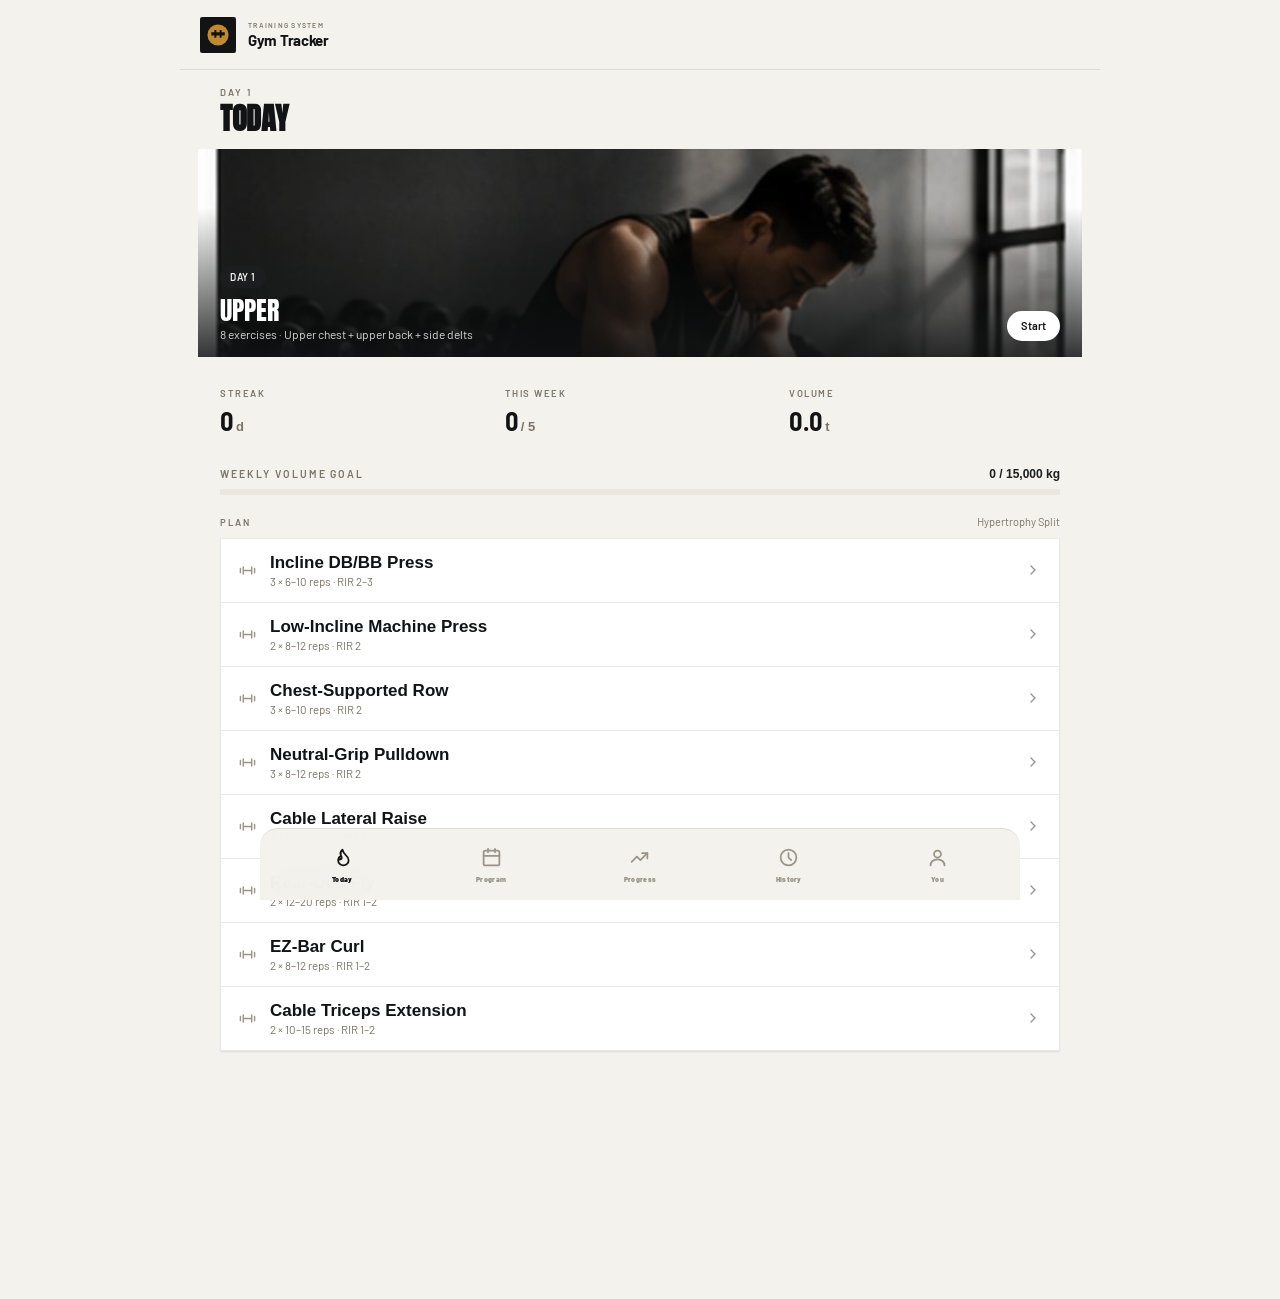
==== commit 78ec2d04: "Adopt the Claude Design mobile-first redesign: light theme, new IA, live session mode Implements the" ====
--- a/index.html
+++ b/index.html
@@ -3,11 +3,11 @@
 <head>
 <meta charset="utf-8">
 <meta name="viewport" content="width=device-width,initial-scale=1,viewport-fit=cover">
-<meta name="theme-color" content="#121314">
+<meta name="theme-color" content="#F4F2ED">
 <meta name="description" content="Offline-first hypertrophy training tracker with progression intelligence.">
 <meta name="apple-mobile-web-app-capable" content="yes">
 <meta name="mobile-web-app-capable" content="yes">
-<meta name="apple-mobile-web-app-status-bar-style" content="black-translucent">
+<meta name="apple-mobile-web-app-status-bar-style" content="default">
 <meta name="apple-mobile-web-app-title" content="Gym Tracker">
 <link rel="manifest" href="manifest.json">
 <link rel="icon" href="icons/icon.svg" type="image/svg+xml">
@@ -17,6 +17,7 @@
 <link rel="stylesheet" href="css/v43.css">
 <link rel="stylesheet" href="css/v5.css">
 <link rel="stylesheet" href="css/justin-theme.css">
+<link rel="stylesheet" href="css/redesign.css">
 <title>Gym Tracker</title>
 </head>
 <body>
@@ -30,11 +31,11 @@
 <section id="settings" class="view"></section>
 </main>
 <nav class="bottom-nav" aria-label="Main navigation">
-<button data-v="workout" class="active"><span><svg viewBox="0 0 24 24" fill="none" stroke="currentColor" stroke-width="2" stroke-linecap="round" stroke-linejoin="round"><path d="M3 11l9-8 9 8"/><path d="M5 10v10h5v-6h4v6h5V10"/></svg></span><small>Today</small></button>
-<button data-v="program"><span><svg viewBox="0 0 24 24" fill="none" stroke="currentColor" stroke-width="2" stroke-linecap="round" stroke-linejoin="round"><rect x="4" y="3" width="16" height="18" rx="2"/><path d="M9 3v3h6V3"/><path d="M8 12h8M8 16h5"/></svg></span><small>Program</small></button>
+<button data-v="workout" class="active"><span><svg viewBox="0 0 24 24" fill="none" stroke="currentColor" stroke-width="2" stroke-linecap="round" stroke-linejoin="round"><path d="M8.5 14.5A2.5 2.5 0 0011 12c0-1.38-.5-2-1-3-1.072-2.143-.224-4.054 2-6 .5 2.5 2 4.9 4 6.5 2 1.6 3 3.5 3 5.5a6 6 0 11-12 0c0-1 .5-2 1-3 1.072-2.143 3-1 3 1z"/></svg></span><small>Today</small></button>
+<button data-v="program"><span><svg viewBox="0 0 24 24" fill="none" stroke="currentColor" stroke-width="2" stroke-linecap="round" stroke-linejoin="round"><rect x="3" y="4" width="18" height="17" rx="2"/><path d="M8 2v4M16 2v4M3 10h18"/></svg></span><small>Program</small></button>
 <button data-v="progress"><span><svg viewBox="0 0 24 24" fill="none" stroke="currentColor" stroke-width="2" stroke-linecap="round" stroke-linejoin="round"><path d="M3 17l6-6 4 4 8-8"/><path d="M15 7h6v6"/></svg></span><small>Progress</small></button>
 <button data-v="history"><span><svg viewBox="0 0 24 24" fill="none" stroke="currentColor" stroke-width="2" stroke-linecap="round" stroke-linejoin="round"><circle cx="12" cy="12" r="9"/><path d="M12 7v5l3 3"/></svg></span><small>History</small></button>
-<button data-v="settings"><span><svg viewBox="0 0 24 24" fill="currentColor"><circle cx="5" cy="12" r="1.7"/><circle cx="12" cy="12" r="1.7"/><circle cx="19" cy="12" r="1.7"/></svg></span><small>More</small></button>
+<button data-v="settings"><span><svg viewBox="0 0 24 24" fill="none" stroke="currentColor" stroke-width="2" stroke-linecap="round" stroke-linejoin="round"><circle cx="12" cy="8" r="4"/><path d="M4 21c0-4 3.5-7 8-7s8 3 8 7"/></svg></span><small>You</small></button>
 </nav>
 </div>
 <div id="modal" class="hidden"><div id="modalbox"><button id="close" class="modal-close" aria-label="Close"><svg viewBox="0 0 24 24" fill="none" stroke="currentColor" stroke-width="2" stroke-linecap="round"><path d="M6 6l12 12M18 6L6 18"/></svg></button><div id="modalbody"></div></div></div>
@@ -42,5 +43,6 @@
 <script src="js/vendor/supabase.min.js"></script>
 <script src="js/app.js"></script>
 <script src="js/v43.js"></script>
+<script src="js/redesign.js"></script>
 <script src="js/sync.js"></script>
 </body></html>
--- a/css/redesign.css
+++ b/css/redesign.css
@@ -0,0 +1,217 @@
+@import url("https://fonts.googleapis.com/css2?family=Anton&family=Barlow:wght@400;500;600;700&family=Barlow+Semi+Condensed:wght@500;600;700&display=swap");
+
+:root{
+  --ink-800:#1C1D1F;--ink-900:#121314;
+  --stone-500:#7B7568;--stone-400:#9A9488;--stone-300:#BDB8AE;--stone-100:#EAE7E0;
+  --paper:#F4F2ED;--white:#FFFFFF;
+  --success:#5A6B4D;--success-bg:#E4E8DD;
+  --warning:#C08A2E;--warning-bg:#F3E8D2;
+  --danger:#9E4131;--danger-bg:#F2DFDA;
+  --border-hairline:rgba(28,29,31,.1);
+  --radius-panel:0;--radius-card:2px;--radius-xs:2px;--radius-pill:999px;
+  --shadow-card:0 1px 2px rgba(28,29,31,.07),0 1px 1px rgba(28,29,31,.04);
+  --shadow-raised:0 10px 28px rgba(28,29,31,.14),0 2px 6px rgba(28,29,31,.08);
+  --shadow-overlay:0 24px 64px rgba(28,29,31,.24);
+  --ease-entrance:cubic-bezier(.2,.8,.24,1);
+  --scrim-bottom:linear-gradient(180deg,rgba(18,19,20,0) 28%,rgba(18,19,20,.86) 100%);
+  --surface-page:var(--paper);--surface-sunken:var(--stone-100);--surface-glass:rgba(244,242,237,.88);
+  --text-strong:var(--ink-900);--text-default:var(--ink-800);--text-subtle:var(--stone-500);--text-muted:var(--stone-400);--text-inverse:var(--paper);
+  --data-1:var(--ink-800);--data-3:var(--stone-300);
+  --bg:var(--paper);--panel:var(--white);--panel2:var(--stone-100);--line:var(--border-hairline);
+  --text:var(--ink-900);--muted:var(--stone-500);--soft:var(--stone-400);
+  --accent:var(--ink-800);--accent2:var(--ink-900);--accent-dim:var(--stone-500);
+  --nav:rgba(244,242,237,.92);--shadow:var(--shadow-card);
+}
+@media(prefers-color-scheme:dark){:root{--bg:var(--paper)}}
+
+html,body{background:var(--paper)!important}
+body{color:var(--ink-900)!important;font-family:"Barlow","Helvetica Neue",Arial,sans-serif!important;letter-spacing:0!important}
+body:before{display:none!important}
+*{scrollbar-color:var(--stone-300) transparent}
+
+.topbar{background:rgba(244,242,237,.9)!important;border-bottom:1px solid var(--border-hairline)!important;box-shadow:none!important}
+.topbar.scrolled{background:rgba(244,242,237,.97)!important;box-shadow:0 1px 0 var(--border-hairline)!important}
+.brand small{color:var(--stone-500)!important}
+.brand h1{color:var(--ink-900)!important}
+.brand-mark{border-radius:var(--radius-xs)!important;box-shadow:none!important}
+.icon-btn{background:var(--white)!important;border:1px solid var(--border-hairline)!important;color:var(--ink-900)!important;border-radius:var(--radius-pill)!important}
+.bottom-nav{background:rgba(244,242,237,.95)!important;border-top:1px solid var(--border-hairline)!important;backdrop-filter:blur(16px)}
+.bottom-nav button{color:var(--stone-400)!important}
+.bottom-nav button.active{background:transparent!important;color:var(--ink-900)!important}
+.bottom-nav button.active span{color:var(--ink-900)!important}
+#modal{background:rgba(28,29,31,.4)!important}
+#modalbox{background:var(--white)!important;border:1px solid var(--border-hairline)!important;box-shadow:var(--shadow-overlay)!important;color:var(--ink-900)}
+.modal-close{background:var(--stone-100)!important;color:var(--ink-800)!important}
+#toast{background:var(--ink-900)!important;color:var(--paper)!important}
+
+.rd-view{padding:0 0 90px}
+.rd-header{display:flex;align-items:flex-end;justify-content:space-between;padding:16px 22px 16px}
+.rd-eyebrow{font-size:9.5px;font-weight:600;letter-spacing:.22em;text-transform:uppercase;color:var(--stone-500);margin-bottom:7px}
+.rd-h1{font-family:"Anton",sans-serif;text-transform:uppercase;font-size:30px;line-height:.92;letter-spacing:-.01em;color:var(--ink-900);margin:0}
+.rd-h2{font-family:"Anton",sans-serif;text-transform:uppercase;font-size:22px;line-height:.95;letter-spacing:-.01em;color:var(--ink-900);margin:8px 0 0}
+.rd-fade{animation:rdFadeUp .5s var(--ease-entrance) both}
+@keyframes rdFadeUp{from{opacity:0;transform:translateY(10px)}to{opacity:1;transform:translateY(0)}}
+@keyframes rdScaleIn{from{opacity:0;transform:scale(.7)}65%{transform:scale(1.05)}to{opacity:1;transform:scale(1)}}
+@keyframes rdToastIn{from{opacity:0;transform:translate(-50%,12px)}to{opacity:1;transform:translate(-50%,0)}}
+@media(prefers-reduced-motion:reduce){.rd-fade,.rd-row-anim{animation:none!important}}
+
+.rd-rest-card{margin:0 22px 20px;padding:24px;background:var(--ink-800);border-radius:var(--radius-panel)}
+.rd-rest-card .rd-eyebrow{color:var(--stone-400)}
+.rd-rest-card .rd-h2{color:var(--paper)}
+.rd-rest-card p{font-size:13px;color:var(--stone-300);margin:8px 0 0;line-height:1.5}
+
+.rd-hero{position:relative;height:208px;margin:0 0 20px;background-size:cover;background-repeat:no-repeat;overflow:hidden}
+.rd-hero:before{content:'';position:absolute;inset:0;background:var(--scrim-bottom)}
+.rd-hero-content{position:absolute;left:22px;right:22px;bottom:16px;display:flex;align-items:flex-end;justify-content:space-between;gap:12px;z-index:1}
+.rd-hero-h{font-family:"Anton",sans-serif;text-transform:uppercase;font-size:26px;line-height:.95;color:var(--white);margin-top:10px}
+.rd-hero-meta{font-size:12px;color:rgba(255,255,255,.82);margin-top:4px}
+.rd-you-hero{position:relative;height:168px;background-size:cover;background-repeat:no-repeat;overflow:hidden}
+.rd-you-hero:before{content:'';position:absolute;inset:0;background:var(--scrim-bottom)}
+.rd-you-hero-content{position:absolute;left:22px;bottom:16px;z-index:1}
+
+.rd-badge{display:inline-flex;align-items:center;padding:0 10px;height:22px;border-radius:var(--radius-pill);font-size:10px;font-weight:600;letter-spacing:.06em;text-transform:uppercase}
+.rd-badge-ink{background:var(--ink-800);color:var(--paper)}
+.rd-badge-success{background:var(--success-bg);color:var(--success)}
+.rd-badge-warning{background:var(--warning-bg);color:var(--warning)}
+
+.rd-stat-grid{display:grid;grid-template-columns:1fr 1fr 1fr;gap:14px}
+.rd-stat-tile{min-height:70px;display:flex;flex-direction:column;justify-content:center;gap:6px}
+.rd-stat-tile .lbl{font-size:9.5px;font-weight:600;letter-spacing:.16em;text-transform:uppercase;color:var(--stone-500)}
+.rd-stat-tile .val{font-family:"Barlow Semi Condensed",sans-serif;font-size:26px;font-weight:700;color:var(--ink-900);font-variant-numeric:tabular-nums}
+.rd-stat-tile .val small{font-size:13px;font-weight:600;color:var(--stone-500);margin-left:2px}
+.rd-stat-tile .delta{font-size:11px;font-weight:600}
+.rd-stat-tile .delta.up{color:var(--success)}.rd-stat-tile .delta.down{color:var(--danger)}
+
+.rd-progress{}
+.rd-progress-row{display:flex;justify-content:space-between;align-items:baseline;margin-bottom:8px}
+.rd-progress-label{font-size:10.5px;font-weight:600;letter-spacing:.18em;text-transform:uppercase;color:var(--stone-500)}
+.rd-progress-caption{font-family:"Barlow Semi Condensed",sans-serif;font-size:12px;font-weight:600;color:var(--ink-800)}
+.rd-progress-track{height:6px;background:var(--stone-100);border-radius:var(--radius-panel);overflow:hidden}
+.rd-progress-fill{height:100%;background:var(--ink-800);border-radius:inherit;transition:width .6s var(--ease-entrance)}
+
+.rd-card{background:var(--white);border:1px solid var(--border-hairline);border-radius:var(--radius-card);box-shadow:var(--shadow-card);padding:18px}
+.rd-card.pad-0{padding:0}
+.rd-card.sunken{background:var(--stone-100);border-color:transparent;box-shadow:none}
+.rd-card.interactive{cursor:pointer;transition:transform .15s var(--ease-entrance),box-shadow .15s}
+.rd-card.interactive:active{transform:scale(.985)}
+
+.rd-row{display:flex;align-items:center;gap:14px;padding:14px 18px;cursor:pointer;background:none;border:0;width:100%;text-align:left;color:inherit;font:inherit}
+.rd-row+.rd-row{border-top:1px solid var(--border-hairline)}
+.rd-row .icon{color:var(--stone-400);flex:0 0 auto}
+.rd-row .num{font-family:"Barlow Semi Condensed",sans-serif;font-size:12px;font-weight:700;color:var(--stone-400);width:20px;flex:0 0 auto}
+.rd-row .body{flex:1;min-width:0}
+.rd-row .name{font-family:"Barlow Semi Condensed",sans-serif;font-size:17px;font-weight:600;color:var(--ink-900);white-space:nowrap;overflow:hidden;text-overflow:ellipsis}
+.rd-row .meta{font-size:11.5px;color:var(--stone-500);margin-top:1px}
+.rd-row .chev{color:var(--stone-400);flex:0 0 auto}
+
+.rd-chip-row{display:flex;gap:8px;overflow-x:auto;padding-bottom:4px}
+.rd-tag{display:inline-flex;align-items:center;height:30px;padding:0 14px;border-radius:var(--radius-pill);font-size:12px;font-weight:600;background:var(--stone-100);color:var(--ink-800);border:0;white-space:nowrap;flex:0 0 auto;cursor:pointer}
+.rd-tag.selected{background:var(--ink-800);color:var(--paper)}
+.rd-day-chip{flex:0 0 auto;display:flex;flex-direction:column;align-items:center;justify-content:center;gap:2px;min-width:56px;height:56px;border-radius:var(--radius-card);cursor:pointer;transition:background .15s;background:var(--stone-100);color:var(--stone-500)}
+.rd-day-chip.active{background:var(--ink-800);color:var(--paper)}
+.rd-day-chip b{font-family:"Barlow Semi Condensed",sans-serif;font-size:14px;font-weight:700}
+.rd-day-chip span{font-size:8.5px;font-weight:600;letter-spacing:.1em;text-transform:uppercase;margin-top:2px}
+
+.rd-btn{display:inline-flex;align-items:center;justify-content:center;gap:6px;height:34px;padding:0 16px;border-radius:var(--radius-pill);font-size:12px;font-weight:600;border:1px solid transparent;cursor:pointer;transition:transform .12s,opacity .12s}
+.rd-btn:active{transform:scale(.97)}
+.rd-btn.lg{height:54px;padding:0 22px;font-size:14px}
+.rd-btn.sm{height:30px;padding:0 13px;font-size:11px}
+.rd-btn.primary{background:var(--ink-800);color:var(--paper)}
+.rd-btn.outline{background:transparent;color:var(--ink-800);border-color:var(--border-hairline)}
+.rd-btn.ghost{background:transparent;color:var(--ink-800)}
+.rd-btn.onImage{background:var(--white);color:var(--ink-900)}
+.rd-btn.onDark{background:transparent;color:var(--paper);border-color:rgba(244,242,237,.3)}
+.rd-btn.full{width:100%}
+.rd-btn.danger-txt{color:var(--danger)}
+.rd-iconbtn{display:inline-flex;align-items:center;justify-content:center;width:40px;height:40px;border-radius:var(--radius-pill);background:transparent;border:0;color:var(--ink-800);cursor:pointer}
+.rd-iconbtn.sm{width:36px;height:36px}
+.rd-iconbtn.onDark{color:var(--paper)}
+.rd-iconbtn:active{transform:scale(.92)}
+
+.rd-tabs{display:flex;gap:2px;border-bottom:1px solid var(--border-hairline)}
+.rd-tab{flex:1;text-align:center;padding:9px 4px;font-size:12px;font-weight:600;color:var(--stone-500);background:none;border:0;border-bottom:2px solid transparent;margin-bottom:-1px;cursor:pointer}
+.rd-tab.active{color:var(--ink-900);border-bottom-color:var(--ink-900)}
+
+.rd-chart{display:flex;align-items:flex-end;gap:8px;height:132px}
+.rd-chart-col{flex:1;display:flex;flex-direction:column;align-items:center;gap:8px}
+.rd-chart-bar{width:100%;border-radius:1px}
+.rd-chart-label{font-size:9px;letter-spacing:.14em;text-transform:uppercase;color:var(--stone-500)}
+
+.rd-field{display:flex;flex-direction:column;gap:6px}
+.rd-field label{font-size:10.5px;font-weight:600;letter-spacing:.14em;text-transform:uppercase;color:var(--stone-500)}
+.rd-input,.rd-select{height:46px;border-radius:var(--radius-card);border:1px solid var(--border-hairline);background:var(--white);color:var(--ink-900);padding:0 14px;font-size:14px;font-family:inherit;outline:none;width:100%}
+.rd-input:focus,.rd-select:focus{border-color:var(--ink-800);box-shadow:0 0 0 2px rgba(28,29,31,.08)}
+.rd-input::placeholder{color:var(--stone-400)}
+.rd-input-suffix{position:relative}
+.rd-input-suffix .rd-input{padding-right:38px}
+.rd-input-suffix span{position:absolute;right:14px;top:50%;transform:translateY(-50%);font-size:12px;color:var(--stone-400)}
+
+.rd-switch-row{display:flex;align-items:center;justify-content:space-between;gap:12px}
+.rd-switch-row span{font-size:13px;color:var(--ink-900)}
+.rd-switch{position:relative;display:inline-block;width:42px;height:24px;flex:0 0 auto}
+.rd-switch input{opacity:0;width:0;height:0}
+.rd-switch .track{position:absolute;inset:0;background:var(--stone-300);border-radius:var(--radius-pill);transition:background .15s;cursor:pointer}
+.rd-switch .track:before{content:'';position:absolute;left:3px;top:3px;width:18px;height:18px;background:var(--white);border-radius:50%;transition:transform .15s}
+.rd-switch input:checked+.track{background:var(--ink-800)}
+.rd-switch input:checked+.track:before{transform:translateX(18px)}
+.rd-check-row{display:flex;align-items:center;gap:10px;font-size:13px;color:var(--ink-900)}
+.rd-check-row input{width:18px;height:18px;accent-color:var(--ink-800)}
+.rd-segmented{display:inline-flex;background:var(--stone-100);border-radius:var(--radius-pill);padding:3px;gap:2px}
+.rd-segmented button{border:0;background:none;padding:0 14px;height:32px;border-radius:var(--radius-pill);font-size:12px;font-weight:600;color:var(--stone-500);cursor:pointer}
+.rd-segmented button.active{background:var(--white);color:var(--ink-900);box-shadow:var(--shadow-card)}
+
+.rd-history-card{display:flex;align-items:center;gap:14px}
+.rd-history-date{display:flex;flex-direction:column;align-items:center;justify-content:center;min-width:44px}
+.rd-history-date span{font-size:9px;letter-spacing:.1em;text-transform:uppercase;color:var(--stone-500)}
+.rd-history-date b{font-family:"Barlow Semi Condensed",sans-serif;font-size:16px;color:var(--ink-900)}
+
+.rd-dialog-backdrop{position:fixed;inset:0;background:rgba(28,29,31,.4);z-index:80;display:flex;align-items:center;justify-content:center;padding:20px;opacity:0;pointer-events:none;transition:opacity .2s}
+.rd-dialog-backdrop.open{opacity:1;pointer-events:auto}
+.rd-dialog{width:100%;max-width:360px;max-height:86vh;overflow-y:auto;background:var(--white);border-radius:var(--radius-card);box-shadow:var(--shadow-overlay);padding:22px;transform:scale(.96);transition:transform .2s var(--ease-entrance)}
+.rd-dialog-backdrop.open .rd-dialog{transform:scale(1)}
+.rd-dialog.wide{max-width:440px}
+.rd-dialog-title{font-family:"Anton",sans-serif;text-transform:uppercase;font-size:20px;color:var(--ink-900);margin:0 0 14px}
+.rd-dialog-body{font-size:14px;color:var(--ink-800);line-height:1.6}
+.rd-dialog-footer{display:flex;justify-content:flex-end;gap:8px;margin-top:20px}
+
+.rd-toast-wrap{position:fixed;left:50%;transform:translateX(-50%);z-index:100;bottom:84px}
+.rd-toast-wrap.session{bottom:148px}
+.rd-toast{display:inline-flex;align-items:center;gap:8px;padding:10px 16px;border-radius:var(--radius-pill);background:var(--ink-900);color:var(--paper);font-size:12px;font-weight:600;box-shadow:var(--shadow-raised);animation:rdToastIn .25s var(--ease-entrance) both}
+
+.rd-session{position:fixed;inset:0;background:var(--paper);z-index:70;display:flex;flex-direction:column}
+.rd-session-head{background:var(--ink-800);flex:0 0 auto;padding-bottom:20px}
+.rd-session-topbar{display:flex;align-items:center;justify-content:space-between;padding:calc(10px + env(safe-area-inset-top)) 10px 0}
+.rd-session-daylabel{font-family:"Barlow Semi Condensed",sans-serif;font-size:13px;font-weight:600;letter-spacing:.08em;color:var(--stone-300);text-transform:uppercase}
+.rd-session-info{padding:16px 22px 0}
+.rd-session-exof{font-size:9.5px;font-weight:600;letter-spacing:.22em;text-transform:uppercase;color:var(--stone-400)}
+.rd-session-exname{font-family:"Anton",sans-serif;text-transform:uppercase;font-size:32px;line-height:.92;color:var(--paper);margin-top:10px}
+.rd-session-target{display:flex;justify-content:space-between;margin-top:8px}
+.rd-session-target span:first-child{font-size:10px;letter-spacing:.2em;text-transform:uppercase;color:var(--stone-400)}
+.rd-session-target span:last-child{font-family:"Barlow Semi Condensed",sans-serif;font-size:12px;color:var(--stone-300)}
+.rd-session-body{flex:1;overflow-y:auto;padding:20px 22px 0}
+.rd-session-last{font-size:11.5px;color:var(--stone-500);margin-bottom:14px}
+.rd-session-empty{padding:20px 0;color:var(--stone-500);font-size:13px;text-align:center}
+.rd-session-bottom{flex:0 0 auto;padding:14px 22px calc(18px + env(safe-area-inset-bottom));background:var(--surface-glass);backdrop-filter:blur(18px);-webkit-backdrop-filter:blur(18px);border-top:1px solid var(--border-hairline)}
+.rd-stepper-row{display:flex;justify-content:space-between;gap:12px;margin-bottom:14px}
+.rd-stepper{flex:1;background:var(--white);border:1px solid var(--border-hairline);border-radius:var(--radius-card);padding:8px 10px;display:flex;flex-direction:column;gap:4px}
+.rd-stepper .lbl{font-size:9px;font-weight:600;letter-spacing:.14em;text-transform:uppercase;color:var(--stone-500)}
+.rd-stepper-ctrl{display:flex;align-items:center;justify-content:space-between}
+.rd-stepper-ctrl button{width:32px;height:32px;border-radius:var(--radius-pill);border:1px solid var(--border-hairline);background:var(--white);font-size:16px;font-weight:700;color:var(--ink-900);cursor:pointer;display:flex;align-items:center;justify-content:center}
+.rd-stepper-ctrl button:active{transform:scale(.9)}
+.rd-stepper-val{font-family:"Barlow Semi Condensed",sans-serif;font-size:18px;font-weight:700;color:var(--ink-900);font-variant-numeric:tabular-nums}
+.rd-session-actions{display:flex;gap:10px}
+.rd-session-actions .rd-btn{flex:1}
+
+.rd-set-row{display:flex;align-items:center;gap:12px;padding:12px 0;border-bottom:1px solid var(--border-hairline)}
+.rd-set-row .idx{font-family:"Barlow Semi Condensed",sans-serif;font-size:12px;font-weight:700;color:var(--stone-400);width:20px}
+.rd-set-row .vals{flex:1;font-family:"Barlow Semi Condensed",sans-serif;font-size:15px;font-weight:600;color:var(--ink-900)}
+.rd-set-row .check{color:var(--success)}
+
+.rd-builder-day{border:1px solid var(--border-hairline);border-radius:var(--radius-card);padding:14px;display:flex;flex-direction:column;gap:12px}
+.rd-builder-ex{display:flex;flex-direction:column;gap:8px;padding:10px;background:var(--stone-100);border-radius:var(--radius-xs)}
+.rd-builder-row{display:flex;gap:8px;align-items:flex-end}
+.rd-builder-row>.rd-field{flex:1;min-width:0}
+
+@media(min-width:640px){
+  .rd-main-wide{max-width:480px;margin:0 auto}
+}
